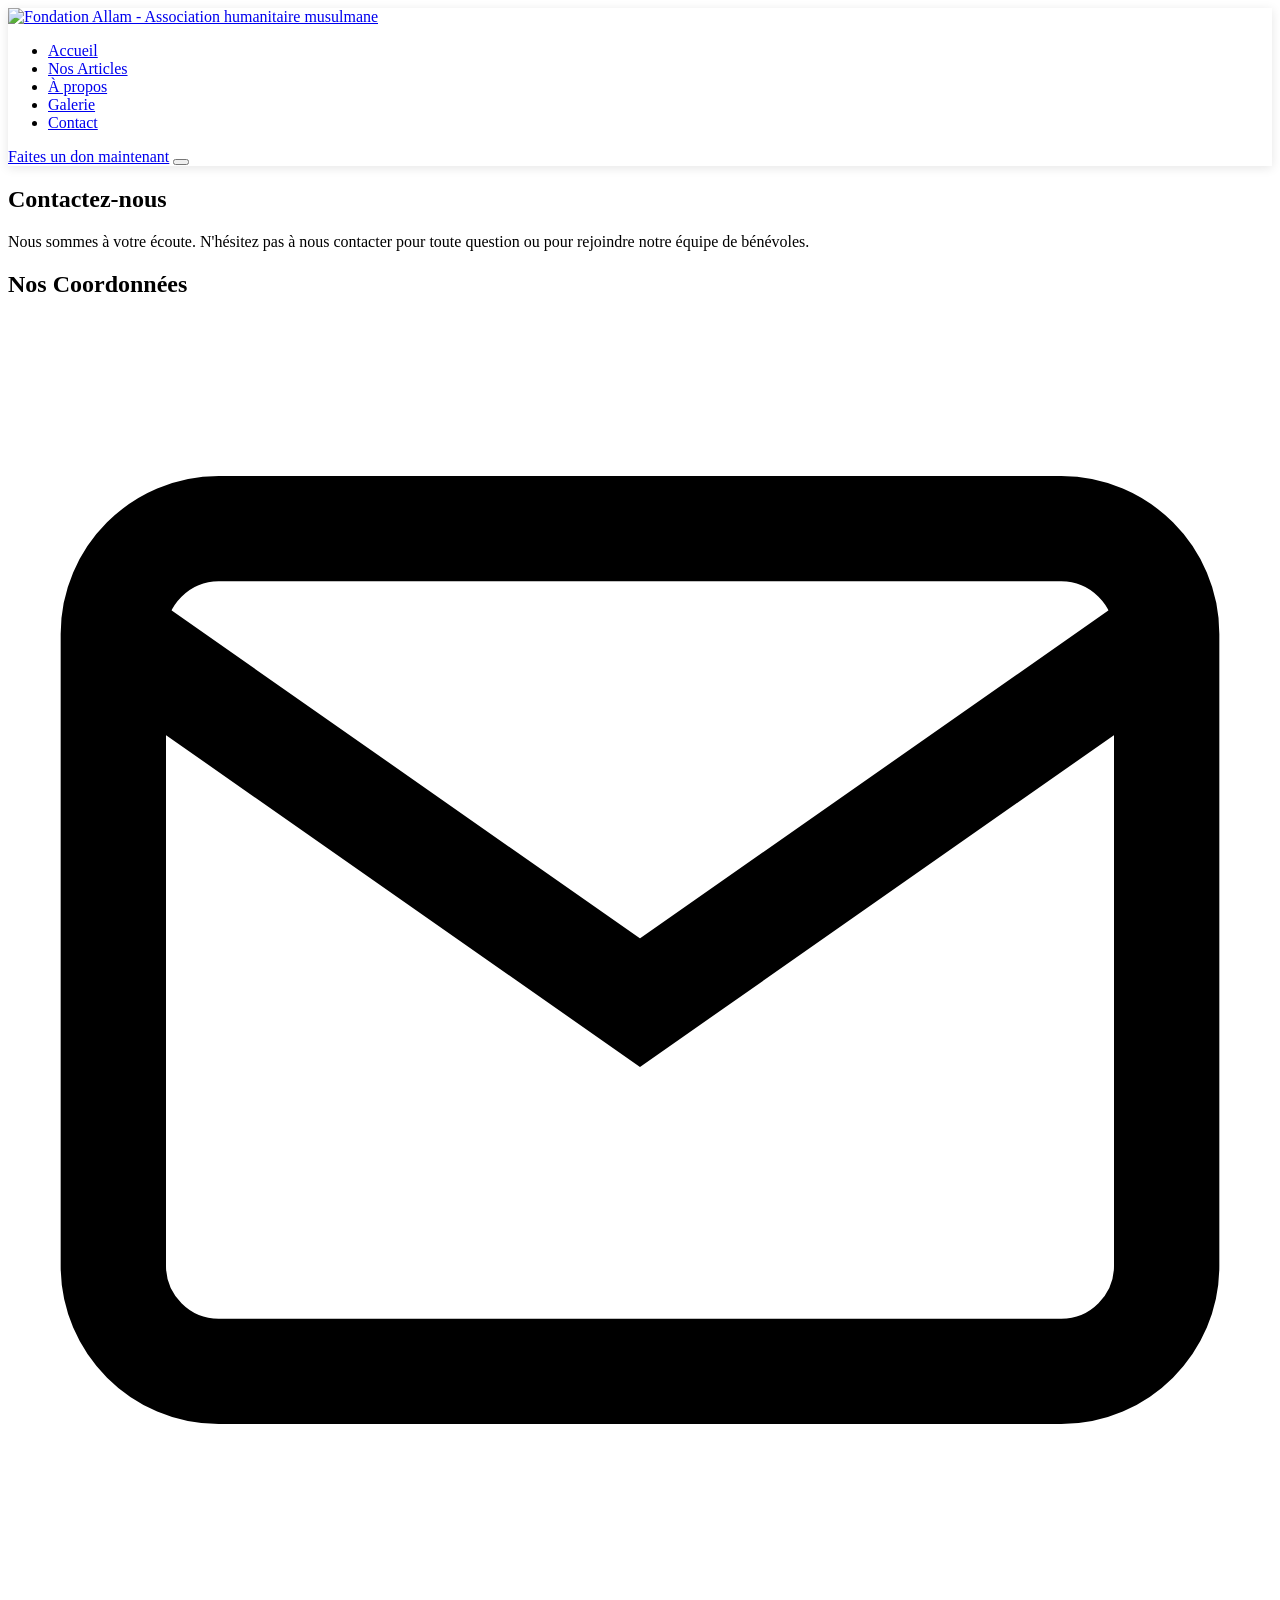
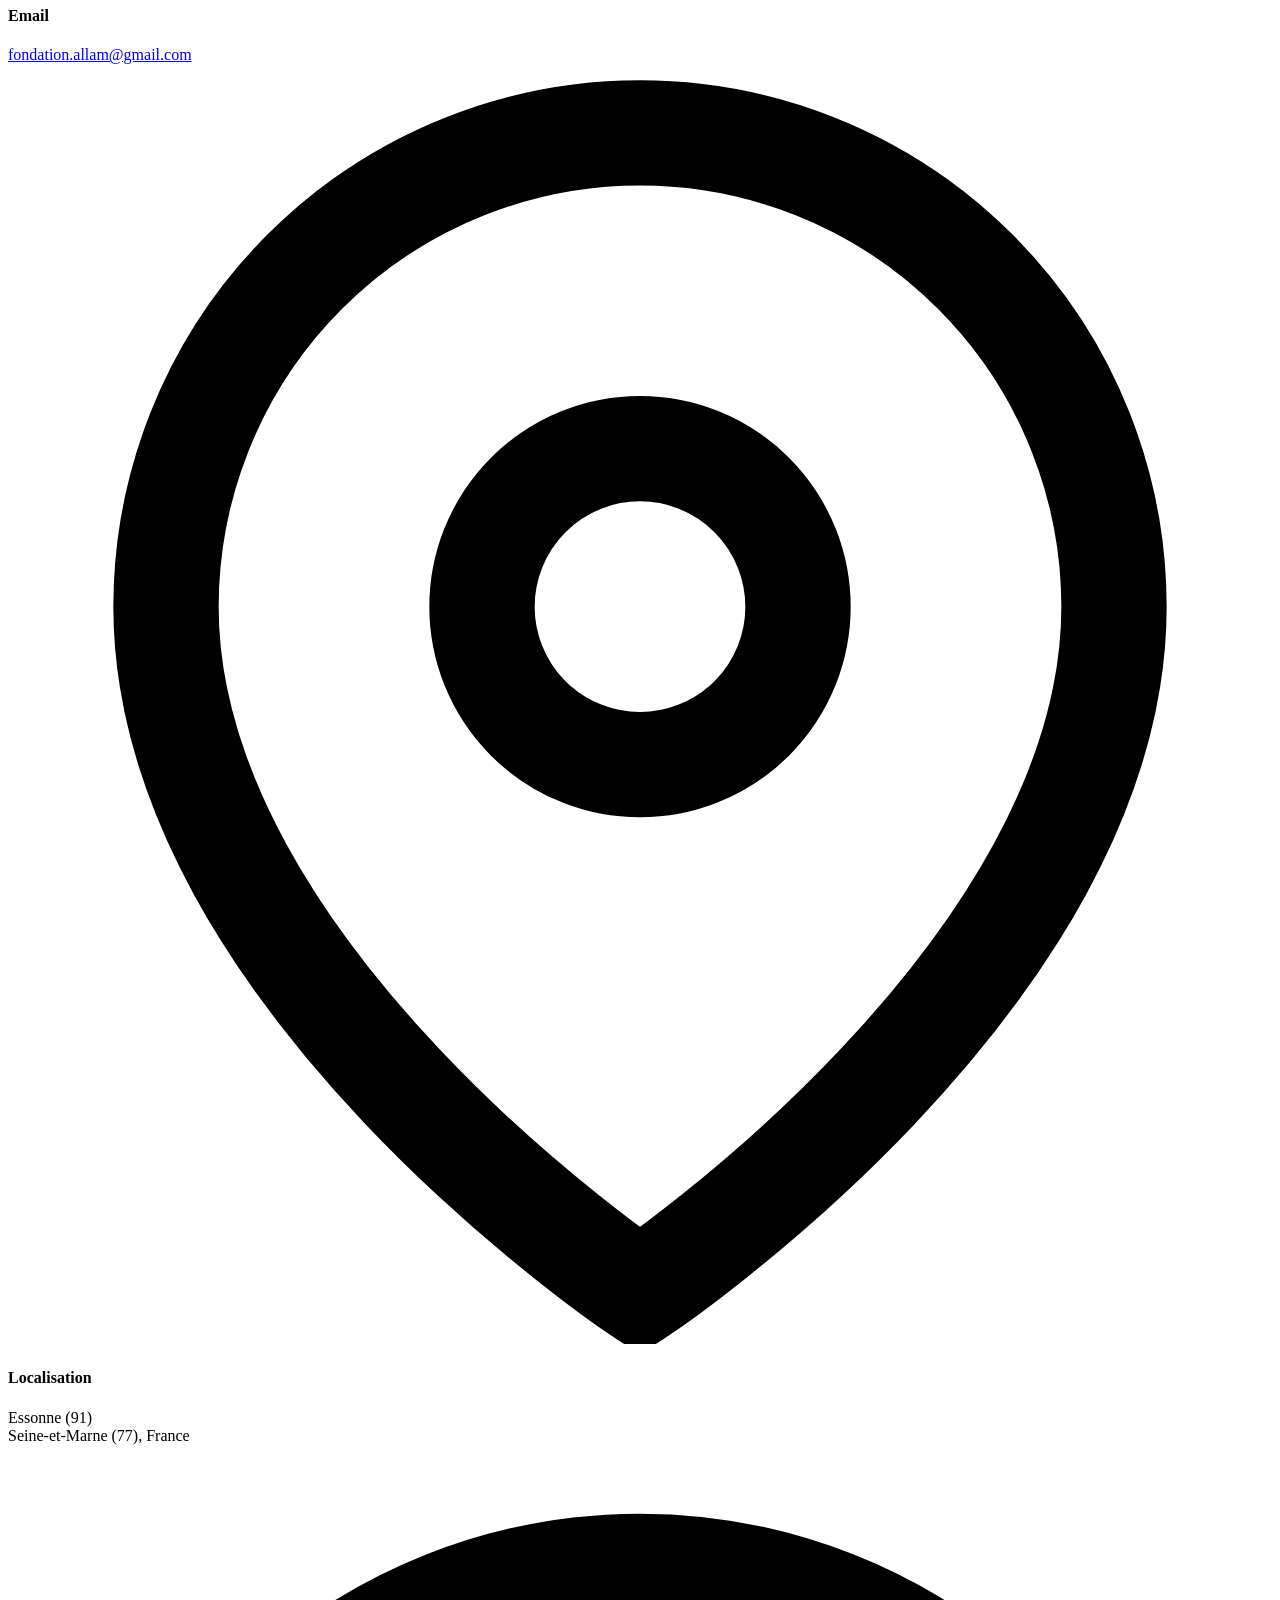
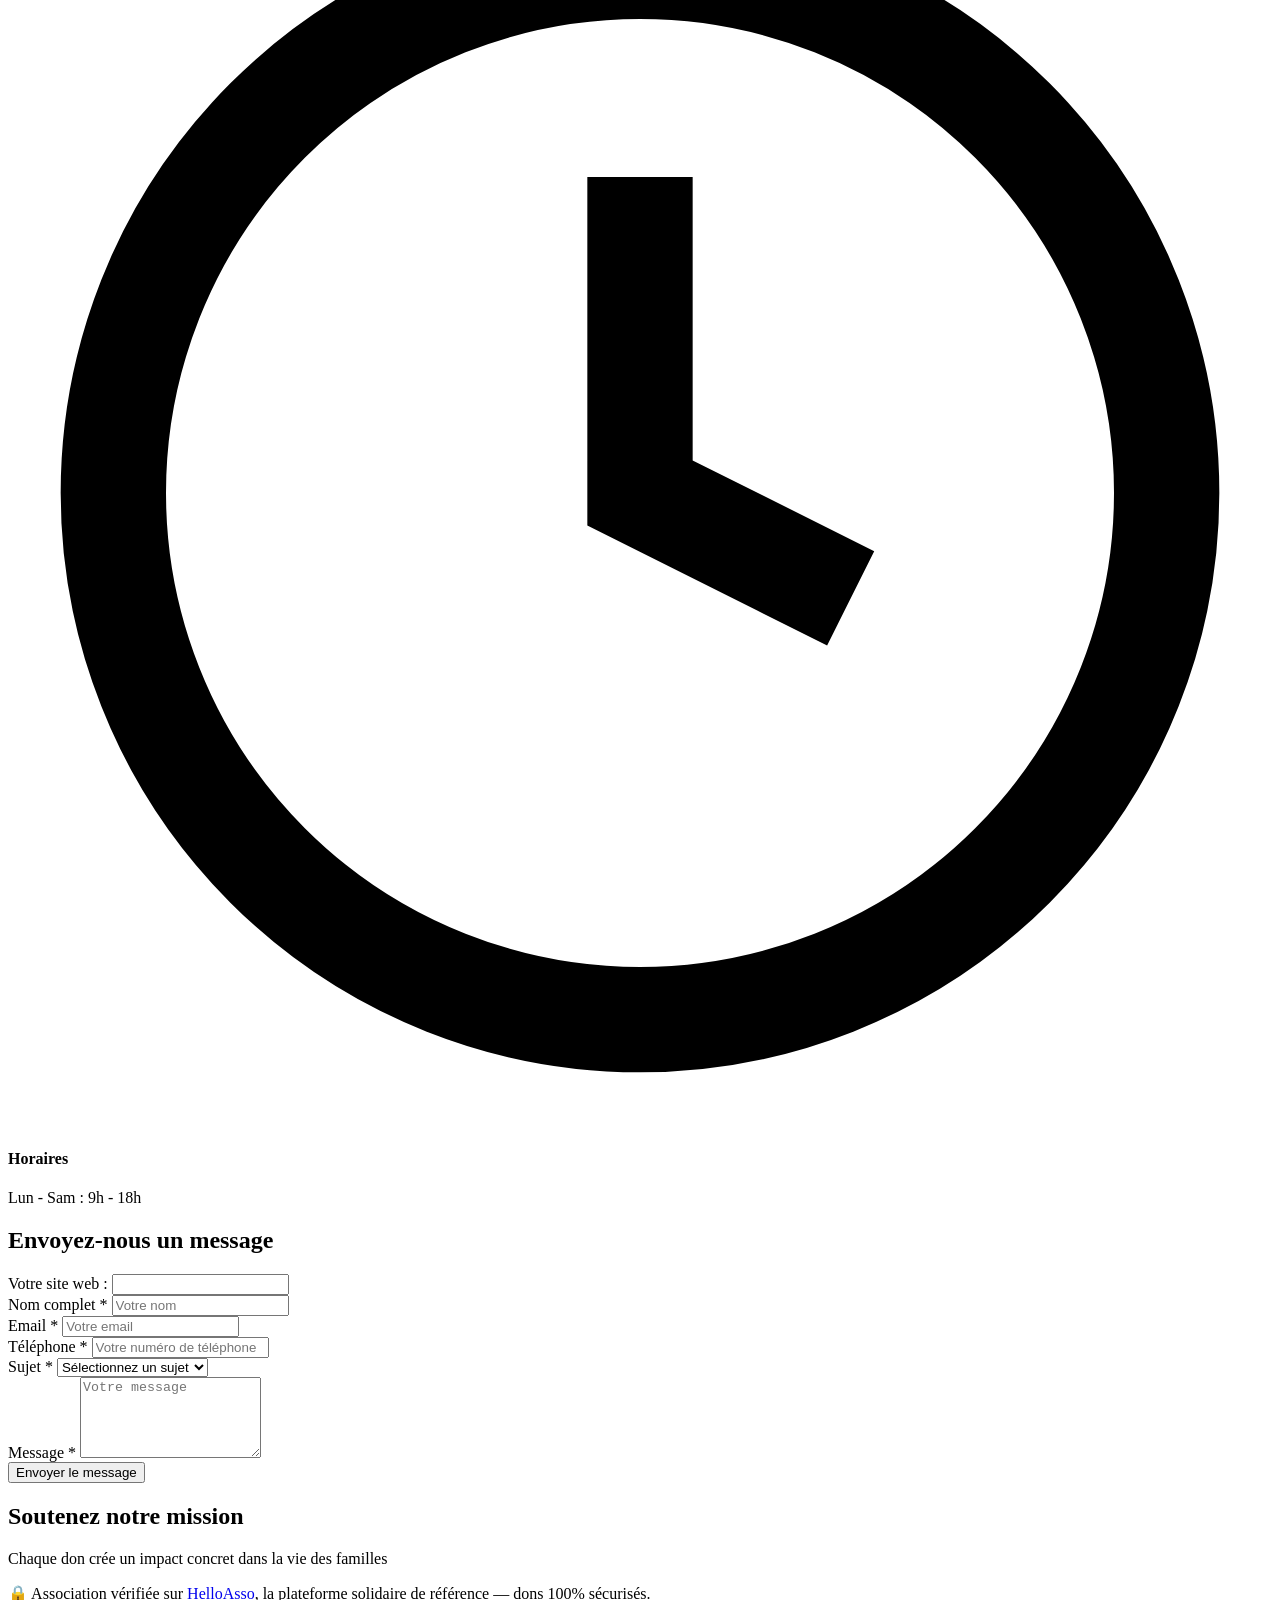
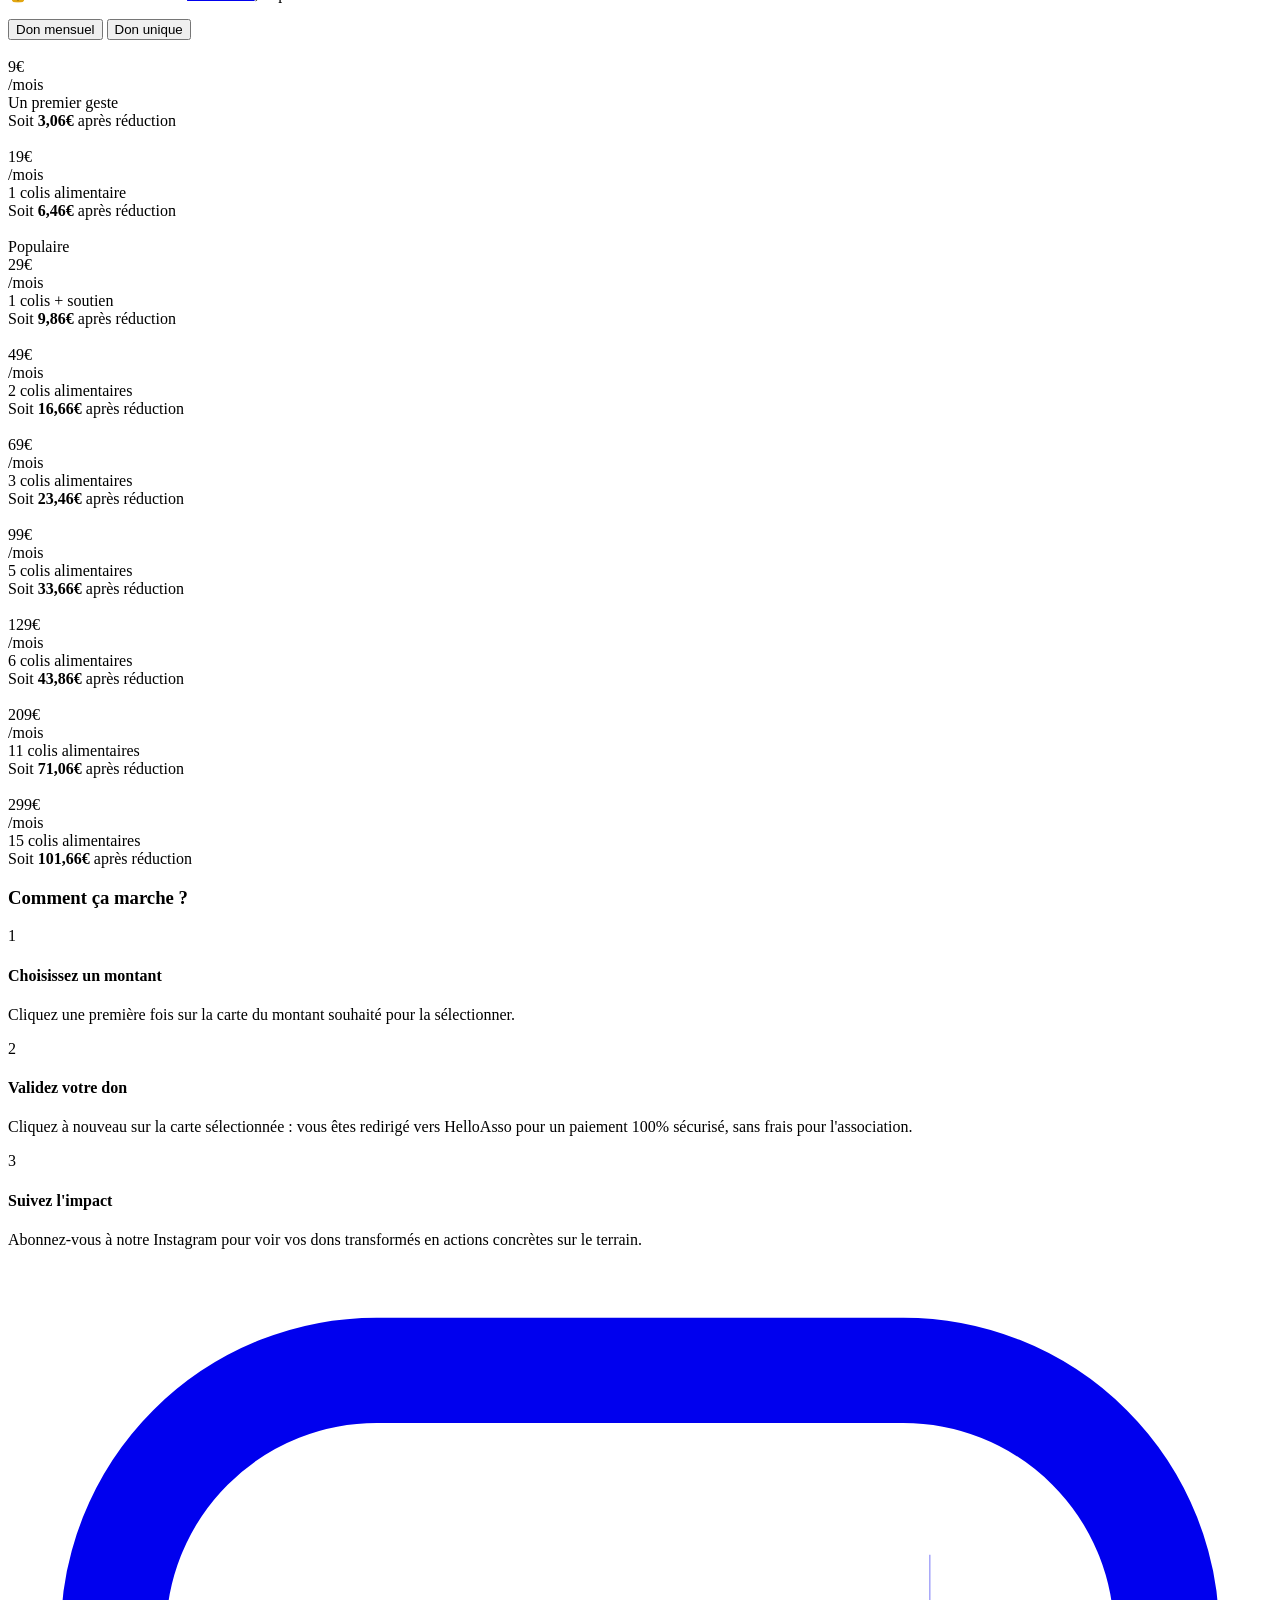
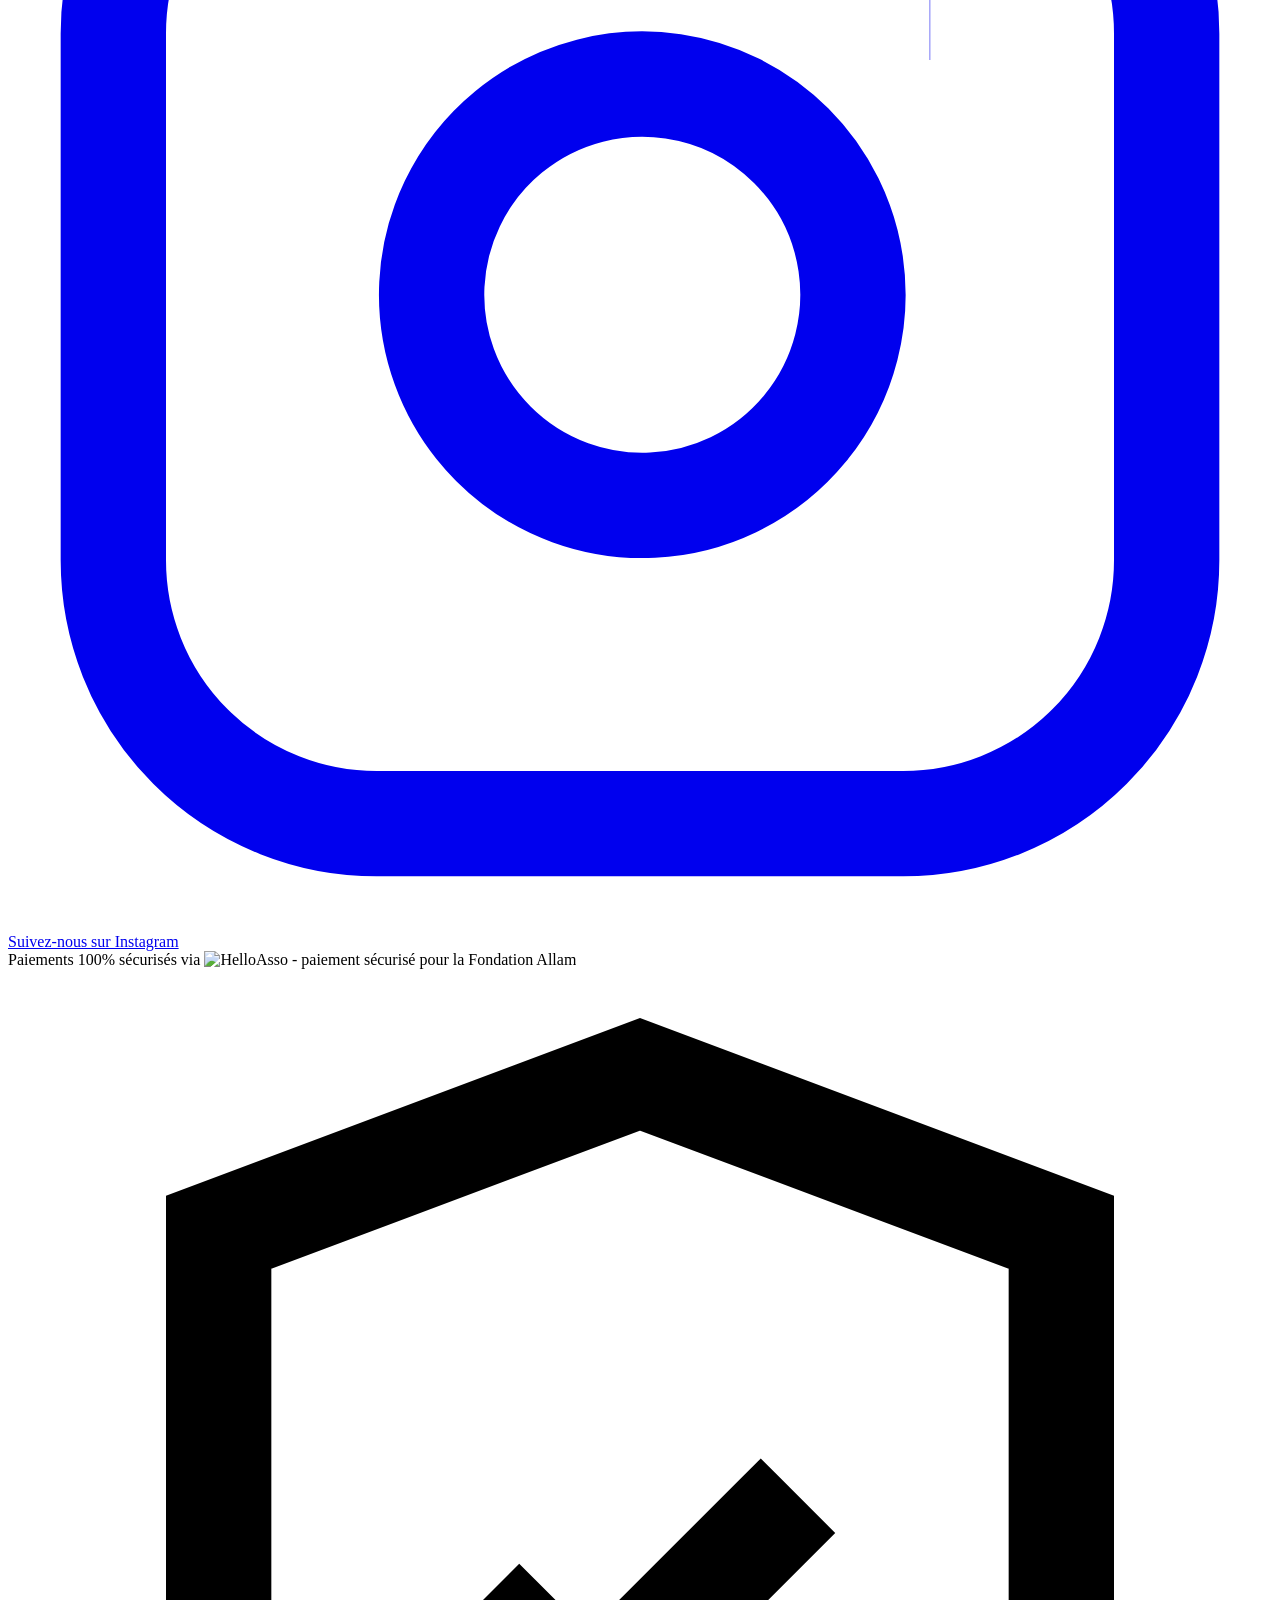
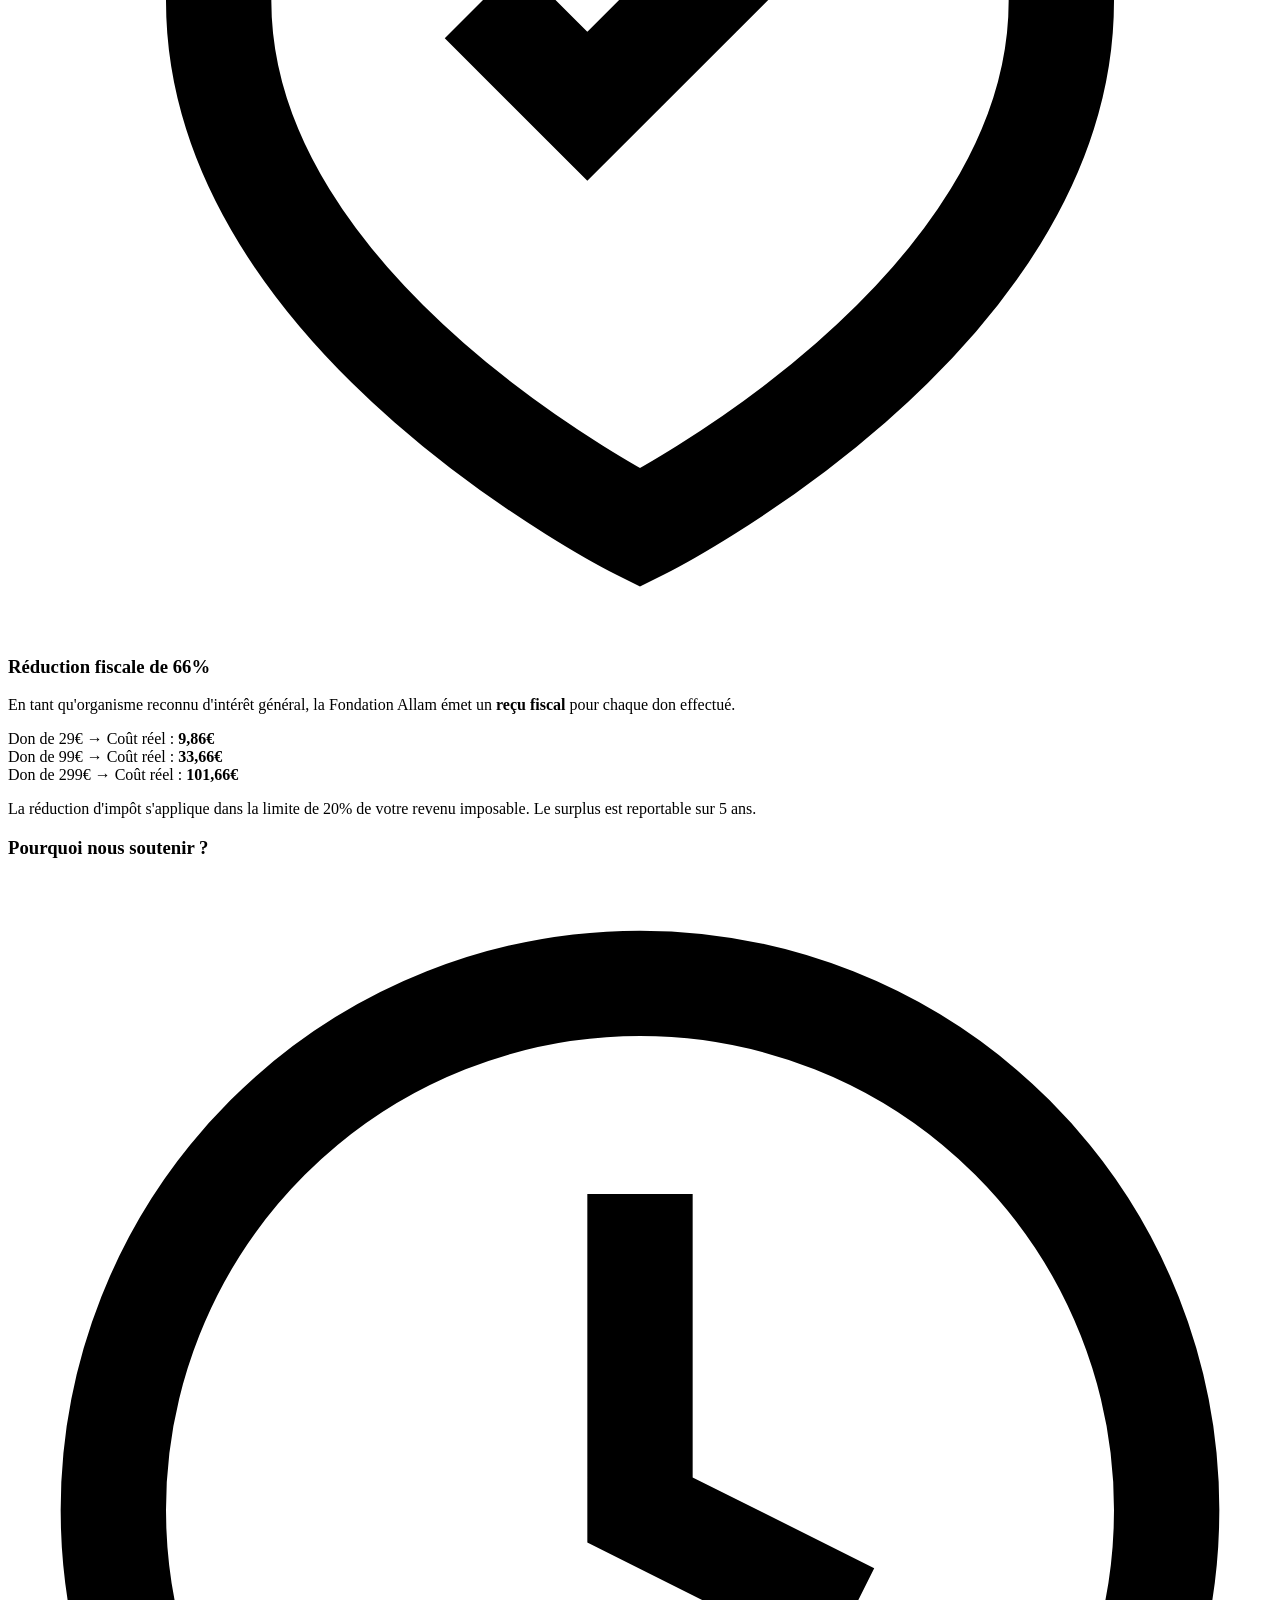
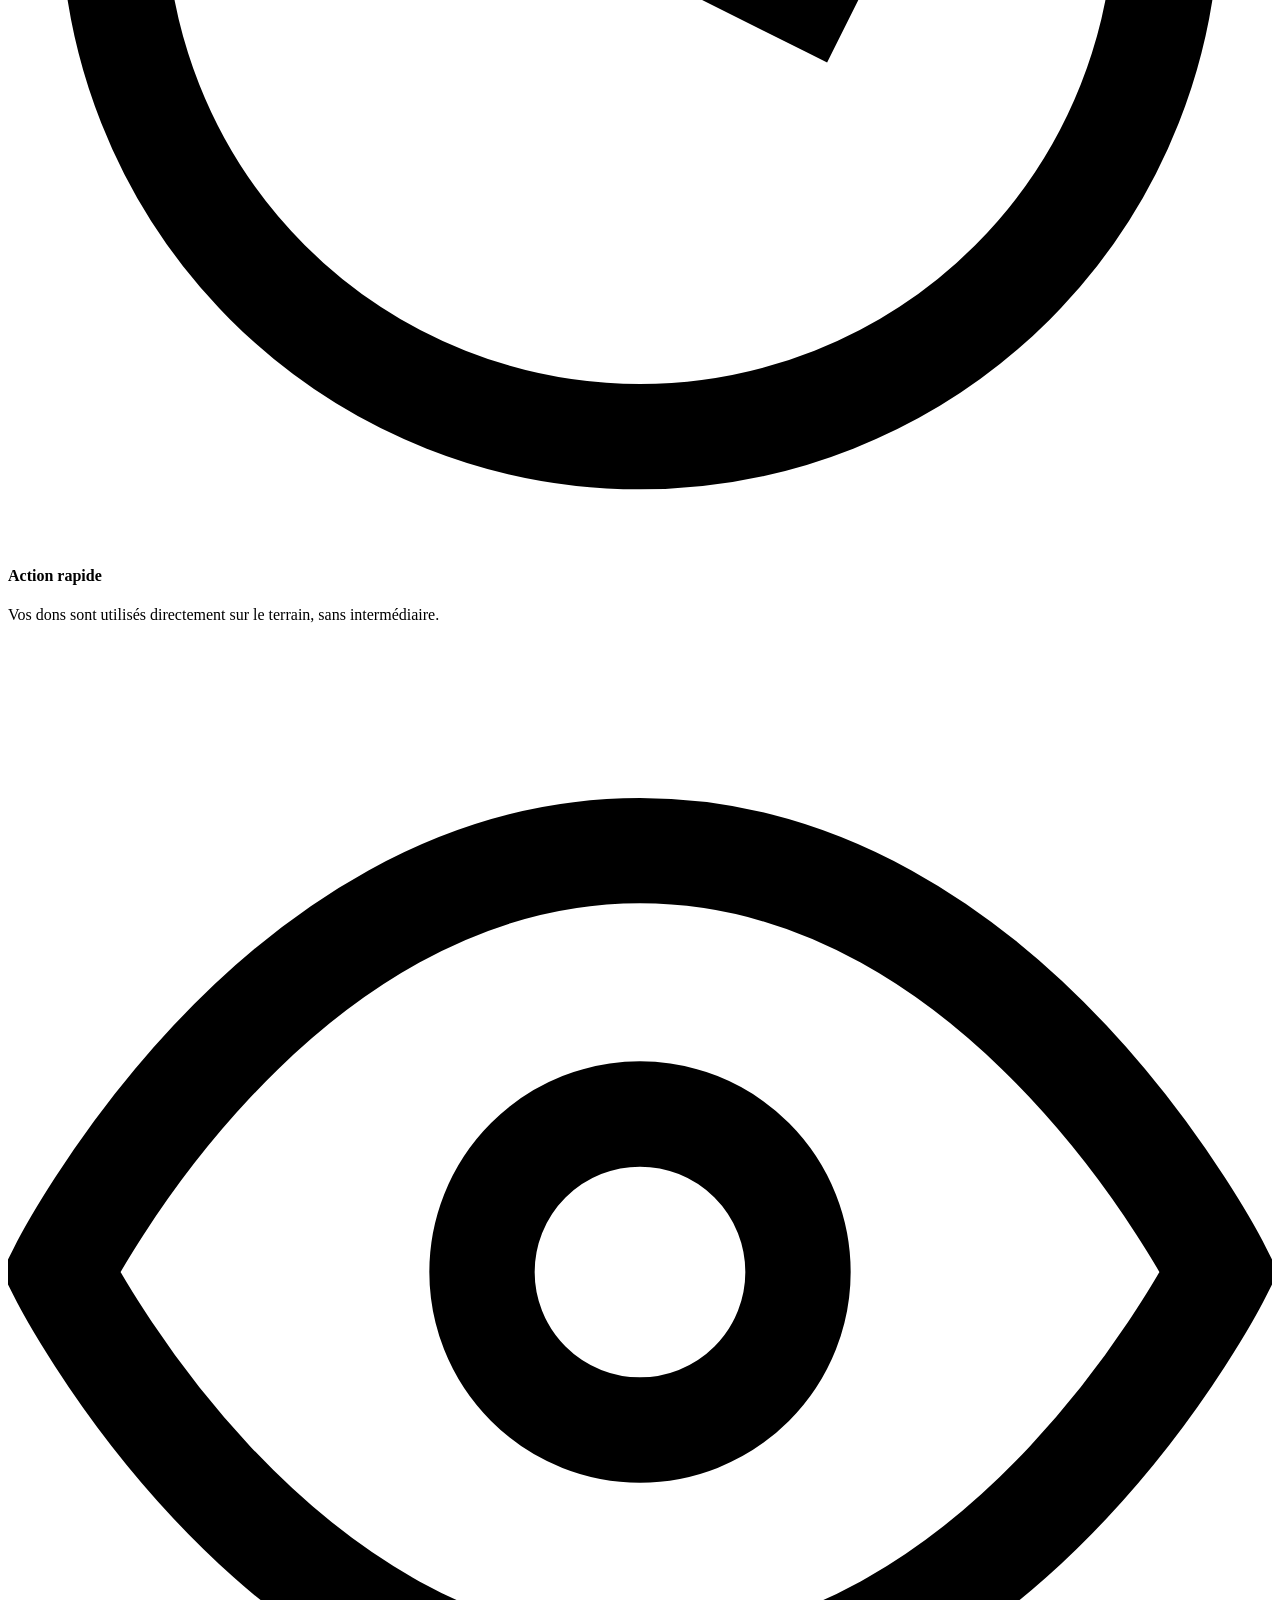
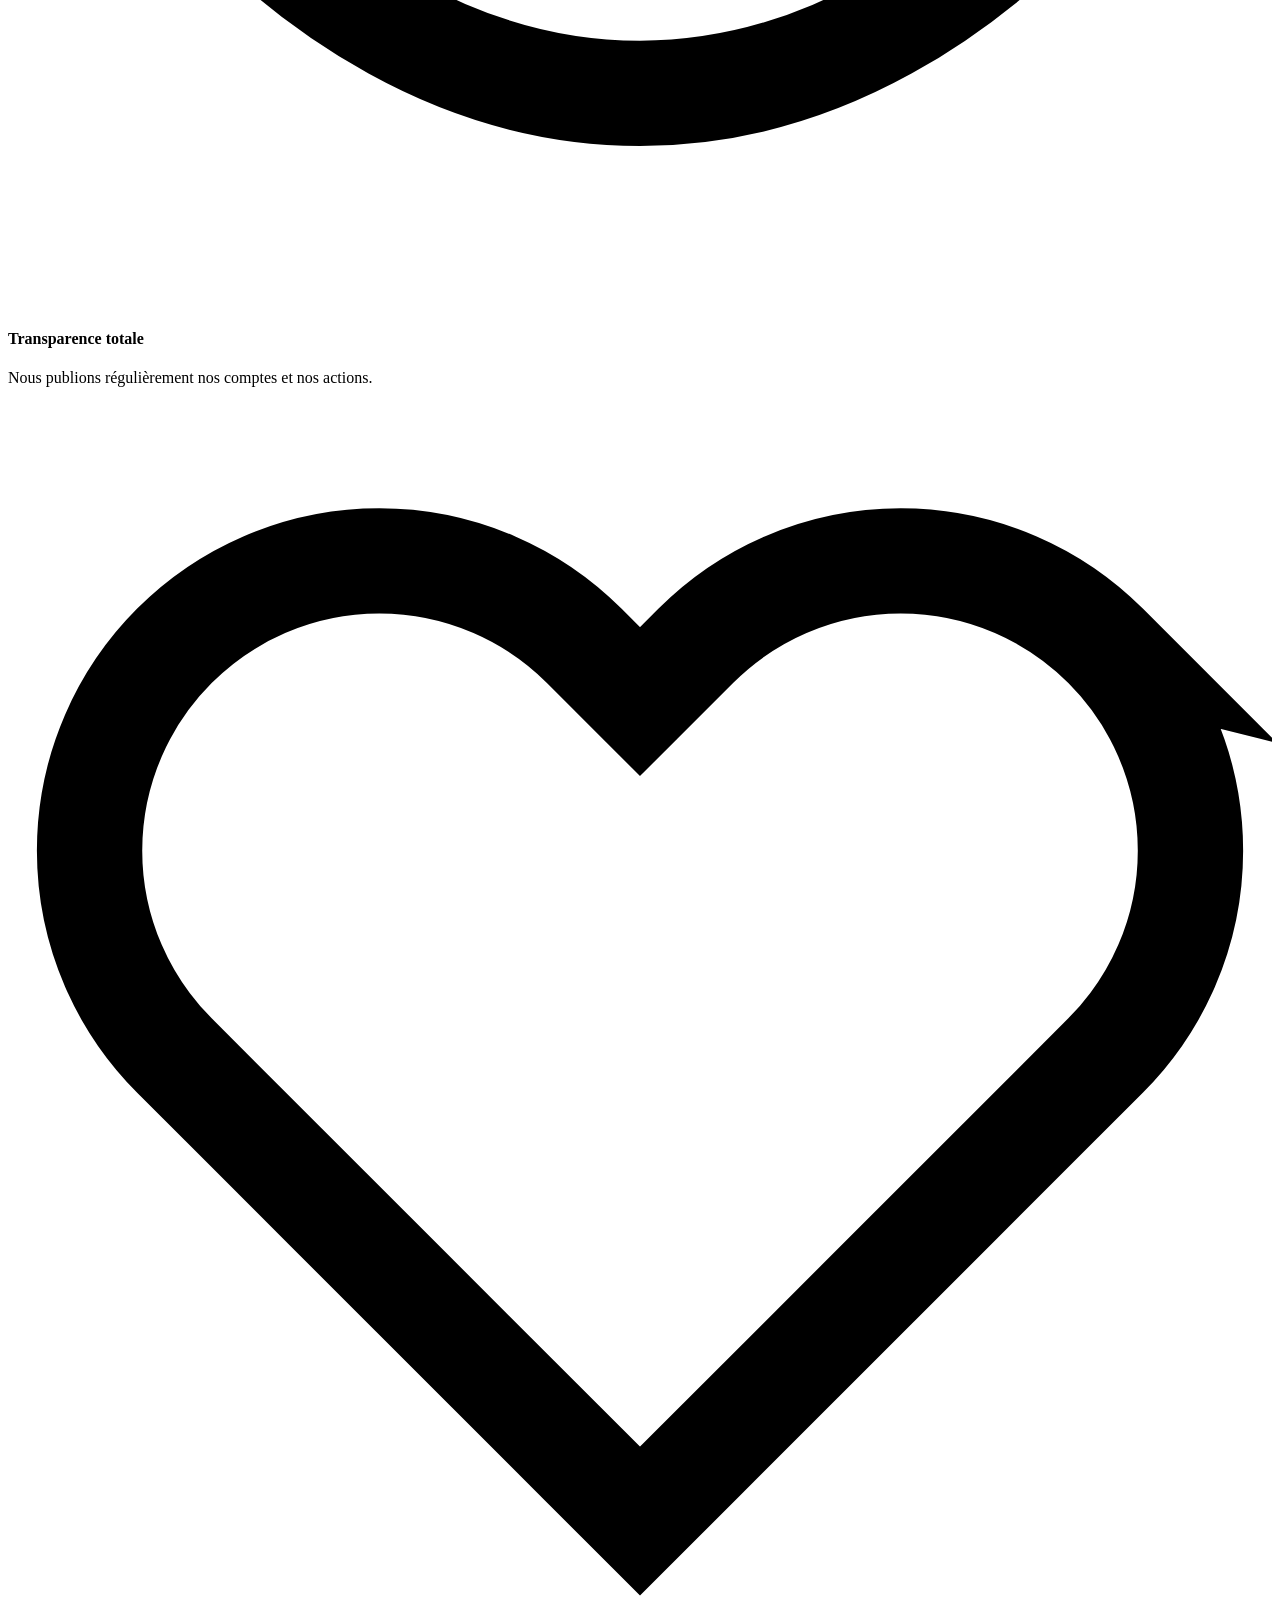
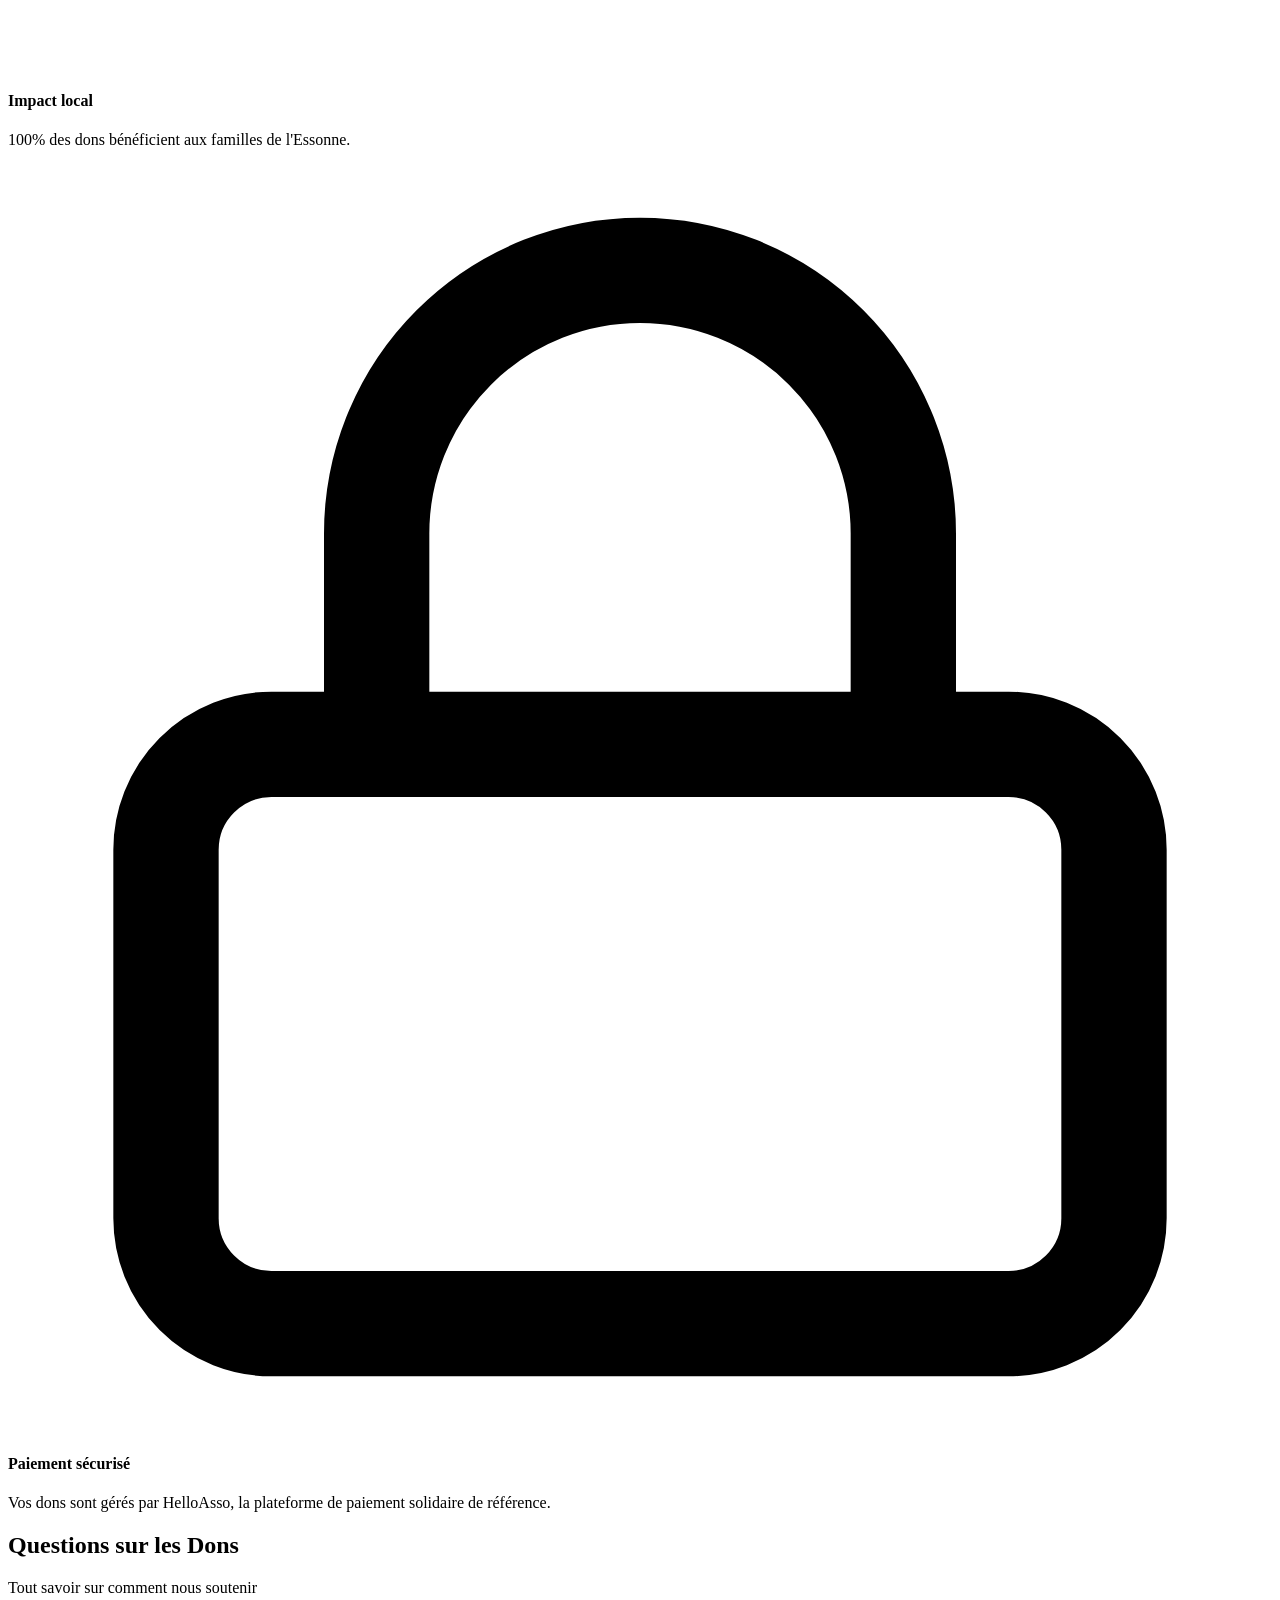
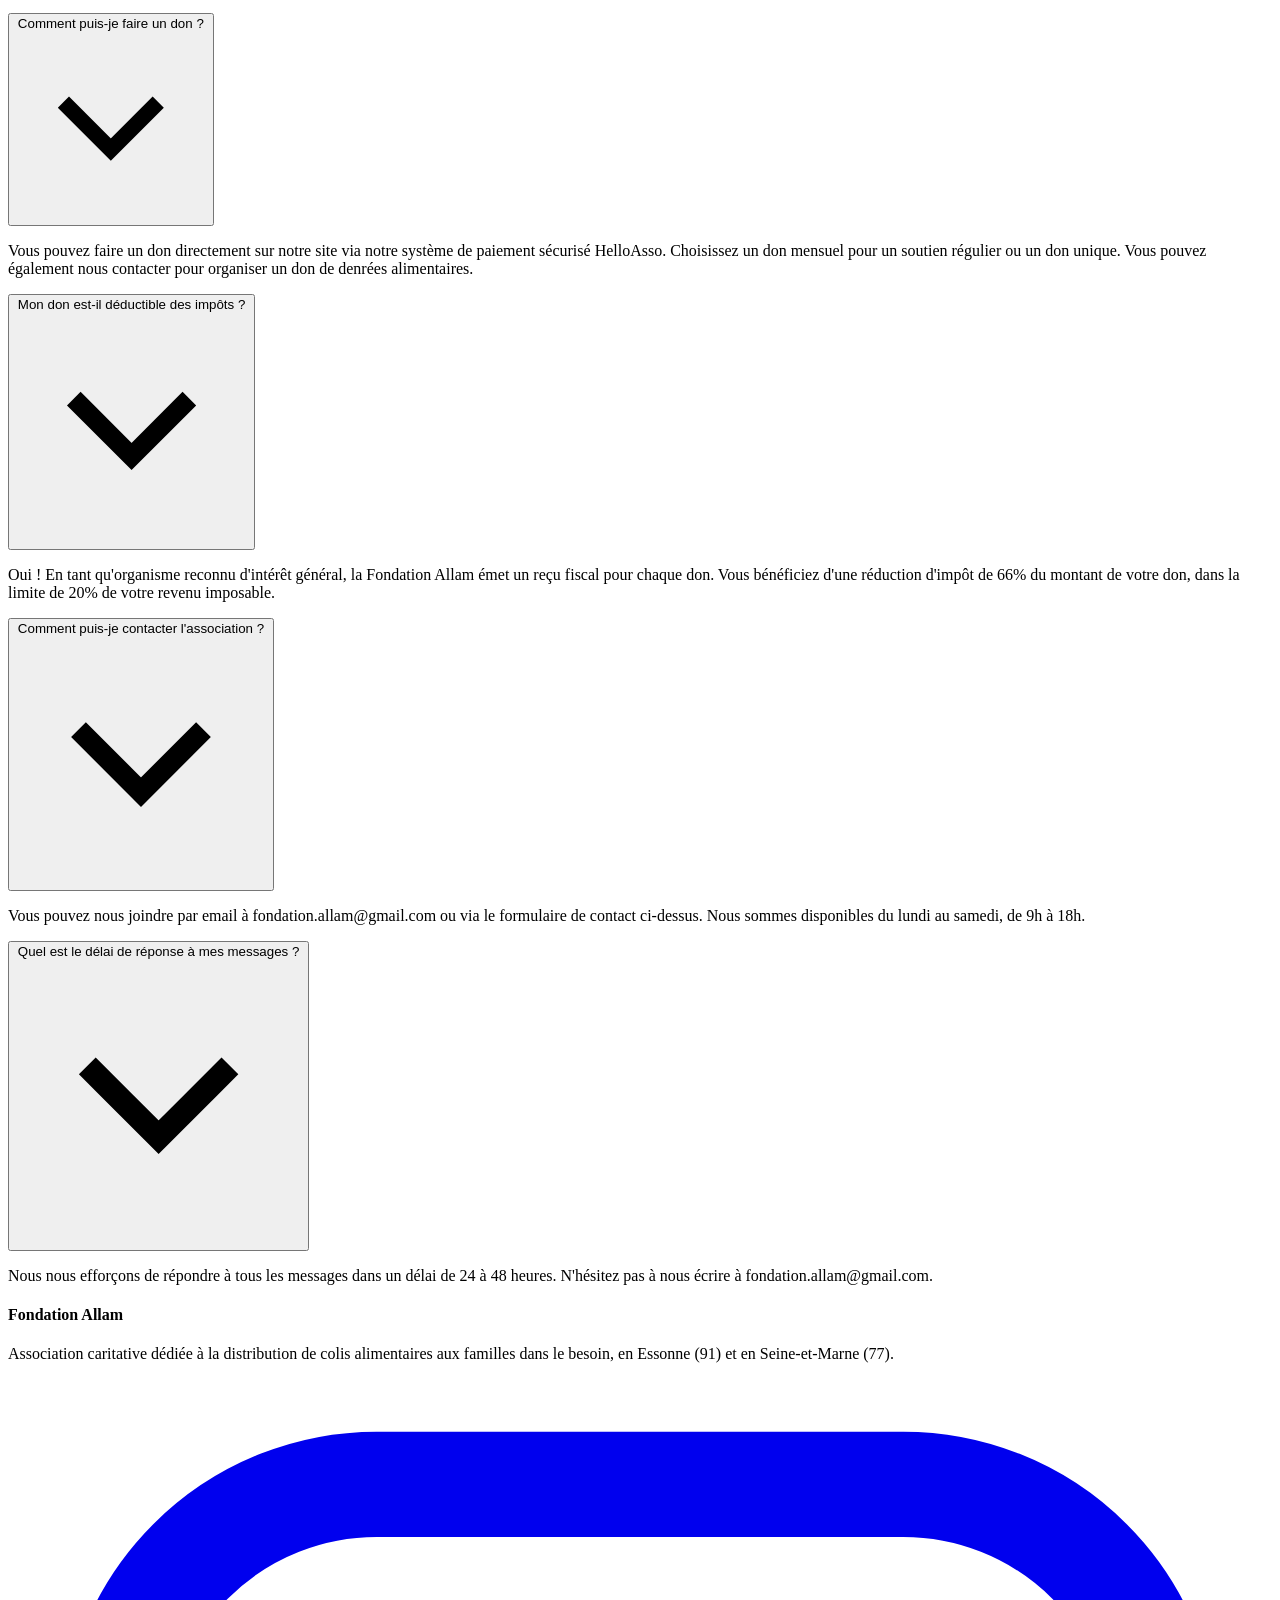
==== contact-don-alimentaire.html @ 7e1ec174 "Nos Articles: grille d'articles solidaires + formulaire de reservation - Page Entraide transformee e" ====
<!DOCTYPE html>
<html lang="fr-FR">
<head>
<meta charset="UTF-8">
    <meta name="viewport" content="width=device-width, initial-scale=1.0">
    <link rel="canonical" href="https://fondation-allam.fr/contact-don-alimentaire.html"/>
    <meta property="og:type" content="website">
    <meta property="og:url" content="https://fondation-allam.fr/contact-don-alimentaire.html">
    <meta property="og:title" content="Contact &amp; Don - Fondation Allam">
    <meta property="og:description" content="Contactez la Fondation Allam ou faites un don pour soutenir nos actions de distribution alimentaire en Essonne.">
    <meta property="og:image" content="https://fondation-allam.fr/colis_alimentaire_91.webp">
    <link rel="icon" href="favicon.ico" sizes="any">
    <link rel="icon" type="image/png" sizes="32x32" href="favicon-32x32.png">
    <link rel="icon" type="image/png" sizes="96x96" href="favicon-96x96.png">
    <link rel="apple-touch-icon" sizes="96x96" href="favicon-96x96.png">
    <meta name="msapplication-TileColor" content="#ffffff">

    <title>Contact & Don - Fondation Allam</title>
<meta name='robots' content='max-image-preview:large' />
<meta name="description" content="Contactez la Fondation Allam ou faites un don pour soutenir nos actions de distribution alimentaire en Essonne.">
<link rel='dns-prefetch' href='//fonts.googleapis.com' />
<link href='https://fonts.gstatic.com' crossorigin='anonymous' rel='preconnect' />


<script type="application/ld+json">{"@context":"https://schema.org","@type":"NGO","name":"Fondation Allam","url":"https://fondation-allam.fr/","logo":"https://fondation-allam.fr/fondation-allam.png","description":"Association caritative dédiée à la distribution de colis alimentaires aux familles dans le besoin en Essonne.","email":"fondation.allam@gmail.com","address":{"@type":"PostalAddress","addressRegion":"Île-de-France","postalCode":"91, 77","addressCountry":"FR"},"sameAs":[]}</script>
<link rel='stylesheet' id='fondation-allam-fonts-css' href='https://fonts.googleapis.com/css2?family=Allura&family=Onest:wght@300;400;500;600;700;800&family=Playfair+Display:ital,wght@1,500&display=swap' media='all' />
<link rel='stylesheet' id='fondation-allam-style-css' href='style.css' media='all' />
</head>
<body>
<header class="header">
    <div class="container">
        <a href="index.html" class="logo" title="Fondation Allam - ONG humanitaire fiable">
            <img loading="lazy" src="fondation_allam.png" alt="Fondation Allam - Association humanitaire musulmane" title="Fondation Allam" class="logo-img">
        </a>
        <nav class="nav" id="nav">
            <ul class="nav-list">
                <li><a href="index.html" class="nav-link" title="Accueil - Association musulmane humanitaire">Accueil</a></li>
                <li><a href="don-gratuit.html" class="nav-link" title="Entraide solidaire">Nos Articles</a></li>
                <li><a href="ong-musulmane-fiable.html" class="nav-link" title="À propos de notre ONG musulmane fiable">À propos</a></li>
                <li><a href="distribution-colis-alimentaire.html" class="nav-link" title="Galerie distributions colis alimentaires">Galerie</a></li>
                <li><a href="contact-don-alimentaire.html" class="nav-link active" title="Contact association humanitaire musulmane">Contact</a></li>
            </ul>
        </nav>
        <a href="index.html#don" class="btn btn-primary header-cta" title="Faire un don alimentaire - Don nourriture">Faites un don maintenant</a>
        <button class="mobile-menu-btn" id="mobileMenuBtn" aria-label="Menu">
            <span></span>
            <span></span>
            <span></span>
        </button>
    </div>
</header>

<section class="page-hero">
    <div class="container">
        <h1 class="page-title">Contactez-nous</h1>
        <p class="page-description">Nous sommes à votre écoute. N'hésitez pas à nous contacter pour toute question ou pour rejoindre notre équipe de bénévoles.</p>
    </div>
</section>

<section class="contact-page">
    <div class="container">
        <div class="contact-page-grid">
            <div class="contact-info-card">
                <h2>Nos Coordonnées</h2>
                <div class="contact-info-list">
                    <div class="contact-info-item">
                        <div class="contact-info-icon">
                            <svg viewBox="0 0 24 24" fill="none" stroke="currentColor" stroke-width="2">
                                <path d="M4 4h16c1.1 0 2 .9 2 2v12c0 1.1-.9 2-2 2H4c-1.1 0-2-.9-2-2V6c0-1.1.9-2 2-2z"></path>
                                <polyline points="22,6 12,13 2,6"></polyline>
                            </svg>
                        </div>
                        <div>
                            <h4>Email</h4>
                            <p><a href="mailto:fondation.allam@gmail.com">fondation.allam@gmail.com</a></p>
                        </div>
                    </div>
                    <div class="contact-info-item">
                        <div class="contact-info-icon">
                            <svg viewBox="0 0 24 24" fill="none" stroke="currentColor" stroke-width="2">
                                <path d="M21 10c0 7-9 13-9 13s-9-6-9-13a9 9 0 0 1 18 0z"></path>
                                <circle cx="12" cy="10" r="3"></circle>
                            </svg>
                        </div>
                        <div>
                            <h4>Localisation</h4>
                            <p>Essonne (91)<br>Seine-et-Marne (77), France</p>
                        </div>
                    </div>
                    <div class="contact-info-item">
                        <div class="contact-info-icon">
                            <svg viewBox="0 0 24 24" fill="none" stroke="currentColor" stroke-width="2">
                                <circle cx="12" cy="12" r="10"></circle>
                                <polyline points="12 6 12 12 16 14"></polyline>
                            </svg>
                        </div>
                        <div>
                            <h4>Horaires</h4>
                            <p>Lun - Sam : 9h - 18h</p>
                        </div>
                    </div>
                </div>
            </div>

            <div class="contact-form-card">
                <h2>Envoyez-nous un message</h2>
                <form class="contact-form" id="contactForm" onsubmit="return submitToWebPrime(event)">
                    <div class="hp-wrap">
                        <label for="website">Votre site web :</label>
                        <input type="text" id="website" name="_honey" autocomplete="off">
                    </div>
                    <input type="hidden" name="_captcha" value="false">
                    <div class="form-row">
                        <div class="form-group">
                            <label for="name">Nom complet *</label>
                            <input type="text" id="name" name="nom" placeholder="Votre nom" required>
                        </div>
                        <div class="form-group">
                            <label for="email">Email *</label>
                            <input type="email" id="email" name="email" placeholder="Votre email" required>
                        </div>
                    </div>
                    <div class="form-group">
                        <label for="phone">Téléphone *</label>
                        <input type="tel" id="phone" name="tel" placeholder="Votre numéro de téléphone" pattern="^((\+33|0)[1679])[0-9]{8}$" maxlength="12" required>
                    </div>
                    <div class="form-group">
                        <label for="subject">Sujet *</label>
                        <select id="subject" name="services" required>
                            <option value="">Sélectionnez un sujet</option>
                            <option value="DON">Question sur les dons</option>
                            <option value="AIDE">Demande d'aide</option>
                            <option value="PARTENARIAT">Partenariat</option>
                            <option value="AUTRE">Autre</option>
                        </select>
                    </div>
                    <div class="form-group">
                        <label for="message">Message *</label>
                        <textarea id="message" name="commentaires" placeholder="Votre message" rows="5" required></textarea>
                    </div>
                    <button type="submit" class="btn btn-primary btn-large">Envoyer le message</button>
                </form>
            </div>
        </div>
    </div>
</section>

<section class="donation" id="don">
    <div class="container">
        <div class="donation-header">
            <h2 class="section-title">Soutenez notre mission</h2>
            <p class="section-subtitle">Chaque don crée un impact concret dans la vie des familles</p>
            <p class="helloasso-trust">🔒 Association vérifiée sur <a href="https://www.helloasso.com/associations/fondation-allam" target="_blank" rel="noopener">HelloAsso</a>, la plateforme solidaire de référence — dons 100% sécurisés.</p>
        </div>

        <div class="donation-type-toggle">
            <button class="donation-type-btn active" data-type="monthly">Don mensuel</button>
            <button class="donation-type-btn" data-type="once">Don unique</button>
        </div>

        <div class="donation-amounts nine-cards monthly">
            <div class="amount-card" data-amount="9"><img class="card-ha-ico" src="icone-hello.png" alt="" aria-hidden="true"><div class="amount-value">9<span>€</span></div><div class="amount-period">/mois</div><div class="amount-impact">Un premier geste</div><div class="amount-after-tax">Soit <strong>3,06€</strong> après réduction</div></div><div class="amount-card" data-amount="19"><img class="card-ha-ico" src="icone-hello.png" alt="" aria-hidden="true"><div class="amount-value">19<span>€</span></div><div class="amount-period">/mois</div><div class="amount-impact">1 colis alimentaire</div><div class="amount-after-tax">Soit <strong>6,46€</strong> après réduction</div></div><div class="amount-card popular" data-amount="29"><img class="card-ha-ico" src="icone-hello.png" alt="" aria-hidden="true"><div class="popular-badge">Populaire</div><div class="amount-value">29<span>€</span></div><div class="amount-period">/mois</div><div class="amount-impact">1 colis + soutien</div><div class="amount-after-tax">Soit <strong>9,86€</strong> après réduction</div></div><div class="amount-card" data-amount="49"><img class="card-ha-ico" src="icone-hello.png" alt="" aria-hidden="true"><div class="amount-value">49<span>€</span></div><div class="amount-period">/mois</div><div class="amount-impact">2 colis alimentaires</div><div class="amount-after-tax">Soit <strong>16,66€</strong> après réduction</div></div><div class="amount-card" data-amount="69"><img class="card-ha-ico" src="icone-hello.png" alt="" aria-hidden="true"><div class="amount-value">69<span>€</span></div><div class="amount-period">/mois</div><div class="amount-impact">3 colis alimentaires</div><div class="amount-after-tax">Soit <strong>23,46€</strong> après réduction</div></div><div class="amount-card" data-amount="99"><img class="card-ha-ico" src="icone-hello.png" alt="" aria-hidden="true"><div class="amount-value">99<span>€</span></div><div class="amount-period">/mois</div><div class="amount-impact">5 colis alimentaires</div><div class="amount-after-tax">Soit <strong>33,66€</strong> après réduction</div></div><div class="amount-card" data-amount="129"><img class="card-ha-ico" src="icone-hello.png" alt="" aria-hidden="true"><div class="amount-value">129<span>€</span></div><div class="amount-period">/mois</div><div class="amount-impact">6 colis alimentaires</div><div class="amount-after-tax">Soit <strong>43,86€</strong> après réduction</div></div><div class="amount-card" data-amount="209"><img class="card-ha-ico" src="icone-hello.png" alt="" aria-hidden="true"><div class="amount-value">209<span>€</span></div><div class="amount-period">/mois</div><div class="amount-impact">11 colis alimentaires</div><div class="amount-after-tax">Soit <strong>71,06€</strong> après réduction</div></div><div class="amount-card" data-amount="299"><img class="card-ha-ico" src="icone-hello.png" alt="" aria-hidden="true"><div class="amount-value">299<span>€</span></div><div class="amount-period">/mois</div><div class="amount-impact">15 colis alimentaires</div><div class="amount-after-tax">Soit <strong>101,66€</strong> après réduction</div></div>        </div>

        <div class="donation-amounts once donation-free" style="display:none">
            <div class="free-donation-card">
                <div class="free-donation-icon">
                    <svg viewBox="0 0 24 24" fill="none" stroke="currentColor" stroke-width="2" aria-hidden="true"><path d="M20.84 4.61a5.5 5.5 0 0 0-7.78 0L12 5.67l-1.06-1.06a5.5 5.5 0 0 0-7.78 7.78l1.06 1.06L12 21.23l7.78-7.78 1.06-1.06a5.5 5.5 0 0 0 0-7.78z"></path></svg>
                </div>
                <h3>Choisissez librement votre montant</h3>
                <p>Faites un don ponctuel du montant de votre choix. Chaque euro compte et part directement sur le terrain, sans frais pour l'association.</p>
                <a href="https://www.helloasso.com/associations/fondation-allam/adhesions/dons-ponctuels" class="btn btn-primary btn-large btn-with-ha" id="freeDonateBtn" target="_blank" rel="noopener"><img src="icone-hello.png" class="btn-ha-ico" alt="" aria-hidden="true">Faire un don libre</a>
            </div>
        </div>

        <div class="how-it-works">
            <h3>Comment ça marche&nbsp;?</h3>
            <div class="how-steps">
                <div class="how-step">
                    <div class="how-step-num">1</div>
                    <h4>Choisissez un montant</h4>
                    <p>Cliquez une première fois sur la carte du montant souhaité pour la sélectionner.</p>
                </div>
                <div class="how-step">
                    <div class="how-step-num">2</div>
                    <h4>Validez votre don</h4>
                    <p>Cliquez à nouveau sur la carte sélectionnée : vous êtes redirigé vers HelloAsso pour un paiement 100% sécurisé, sans frais pour l'association.</p>
                </div>
                <div class="how-step">
                    <div class="how-step-num">3</div>
                    <h4>Suivez l'impact</h4>
                    <p>Abonnez-vous à notre Instagram pour voir vos dons transformés en actions concrètes sur le terrain.</p>
                </div>
            </div>
            <a href="https://www.instagram.com/fondation.allam?igsh=MTRocjRneWFseTM1cg%3D%3D&utm_source=qr" class="btn btn-primary btn-large how-insta-btn" target="_blank" rel="noopener">
                <svg viewBox="0 0 24 24" fill="none" stroke="currentColor" stroke-width="2" aria-hidden="true">
                    <rect x="2" y="2" width="20" height="20" rx="5" ry="5"></rect>
                    <path d="M16 11.37A4 4 0 1 1 12.63 8 4 4 0 0 1 16 11.37z"></path>
                    <line x1="17.5" y1="6.5" x2="17.51" y2="6.5"></line>
                </svg>
                Suivez-nous sur Instagram
            </a>
            <div class="helloasso-secure">
                <span>Paiements 100% sécurisés via</span>
                <img loading="lazy" src="helloasso.png" alt="HelloAsso - paiement sécurisé pour la Fondation Allam" width="150" height="79">
            </div>
        </div>

        <div class="tax-benefits">
            <div class="tax-benefits-header">
                <svg viewBox="0 0 24 24" fill="none" stroke="currentColor" stroke-width="2">
                    <path d="M12 22s8-4 8-10V5l-8-3-8 3v7c0 6 8 10 8 10z"></path>
                    <polyline points="9 12 11 14 15 10"></polyline>
                </svg>
                <h3>Réduction fiscale de 66%</h3>
            </div>
            <p>En tant qu'organisme reconnu d'intérêt général, la Fondation Allam émet un <strong>reçu fiscal</strong> pour chaque don effectué.</p>
            <div class="tax-examples">
                <div class="tax-example">
                    <span class="tax-don">Don de 29€</span>
                    <span class="tax-arrow">&rarr;</span>
                    <span class="tax-result">Coût réel : <strong>9,86€</strong></span>
                </div>
                <div class="tax-example">
                    <span class="tax-don">Don de 99€</span>
                    <span class="tax-arrow">&rarr;</span>
                    <span class="tax-result">Coût réel : <strong>33,66€</strong></span>
                </div>
                <div class="tax-example">
                    <span class="tax-don">Don de 299€</span>
                    <span class="tax-arrow">&rarr;</span>
                    <span class="tax-result">Coût réel : <strong>101,66€</strong></span>
                </div>
            </div>
            <p class="tax-note">La réduction d'impôt s'applique dans la limite de 20% de votre revenu imposable. Le surplus est reportable sur 5 ans.</p>
        </div>

        <div class="why-donate">
            <h3>Pourquoi nous soutenir ?</h3>
            <div class="why-donate-grid">
                <div class="why-item">
                    <div class="why-icon">
                        <svg viewBox="0 0 24 24" fill="none" stroke="currentColor" stroke-width="2">
                            <circle cx="12" cy="12" r="10"></circle>
                            <polyline points="12 6 12 12 16 14"></polyline>
                        </svg>
                    </div>
                    <h4>Action rapide</h4>
                    <p>Vos dons sont utilisés directement sur le terrain, sans intermédiaire.</p>
                </div>
                <div class="why-item">
                    <div class="why-icon">
                        <svg viewBox="0 0 24 24" fill="none" stroke="currentColor" stroke-width="2">
                            <path d="M1 12s4-8 11-8 11 8 11 8-4 8-11 8-11-8-11-8z"></path>
                            <circle cx="12" cy="12" r="3"></circle>
                        </svg>
                    </div>
                    <h4>Transparence totale</h4>
                    <p>Nous publions régulièrement nos comptes et nos actions.</p>
                </div>
                <div class="why-item">
                    <div class="why-icon">
                        <svg viewBox="0 0 24 24" fill="none" stroke="currentColor" stroke-width="2">
                            <path d="M20.84 4.61a5.5 5.5 0 0 0-7.78 0L12 5.67l-1.06-1.06a5.5 5.5 0 0 0-7.78 7.78l1.06 1.06L12 21.23l7.78-7.78 1.06-1.06a5.5 5.5 0 0 0 0-7.78z"></path>
                        </svg>
                    </div>
                    <h4>Impact local</h4>
                    <p>100% des dons bénéficient aux familles de l'Essonne.</p>
                </div>
                <div class="why-item">
                    <div class="why-icon">
                        <svg viewBox="0 0 24 24" fill="none" stroke="currentColor" stroke-width="2">
                            <rect x="3" y="11" width="18" height="11" rx="2" ry="2"></rect>
                            <path d="M7 11V7a5 5 0 0 1 10 0v4"></path>
                        </svg>
                    </div>
                    <h4>Paiement sécurisé</h4>
                    <p>Vos dons sont gérés par HelloAsso, la plateforme de paiement solidaire de référence.</p>
                </div>
            </div>
        </div>
    </div>
</section>

<section class="faq" id="faq">
    <div class="container">
        <h2 class="section-title">Questions sur les Dons</h2>
        <p class="section-subtitle">Tout savoir sur comment nous soutenir</p>
        <div class="faq-list">
                            <div class="faq-item">
                    <button class="faq-question">
                        <span>Comment puis-je faire un don ?</span>
                        <svg class="faq-icon" viewBox="0 0 24 24" fill="none" stroke="currentColor" stroke-width="2">
                            <polyline points="6 9 12 15 18 9"></polyline>
                        </svg>
                    </button>
                    <div class="faq-answer">
                        <p>Vous pouvez faire un don directement sur notre site via notre système de paiement sécurisé HelloAsso. Choisissez un don mensuel pour un soutien régulier ou un don unique. Vous pouvez également nous contacter pour organiser un don de denrées alimentaires.</p>
                    </div>
                </div>
                            <div class="faq-item">
                    <button class="faq-question">
                        <span>Mon don est-il déductible des impôts ?</span>
                        <svg class="faq-icon" viewBox="0 0 24 24" fill="none" stroke="currentColor" stroke-width="2">
                            <polyline points="6 9 12 15 18 9"></polyline>
                        </svg>
                    </button>
                    <div class="faq-answer">
                        <p>Oui ! En tant qu&#039;organisme reconnu d&#039;intérêt général, la Fondation Allam émet un reçu fiscal pour chaque don. Vous bénéficiez d&#039;une réduction d&#039;impôt de 66% du montant de votre don, dans la limite de 20% de votre revenu imposable.</p>
                    </div>
                </div>
                            <div class="faq-item">
                    <button class="faq-question">
                        <span>Comment puis-je contacter l&#039;association ?</span>
                        <svg class="faq-icon" viewBox="0 0 24 24" fill="none" stroke="currentColor" stroke-width="2">
                            <polyline points="6 9 12 15 18 9"></polyline>
                        </svg>
                    </button>
                    <div class="faq-answer">
                        <p>Vous pouvez nous joindre par email à fondation.allam@gmail.com ou via le formulaire de contact ci-dessus. Nous sommes disponibles du lundi au samedi, de 9h à 18h.</p>
                    </div>
                </div>
                            <div class="faq-item">
                    <button class="faq-question">
                        <span>Quel est le délai de réponse à mes messages ?</span>
                        <svg class="faq-icon" viewBox="0 0 24 24" fill="none" stroke="currentColor" stroke-width="2">
                            <polyline points="6 9 12 15 18 9"></polyline>
                        </svg>
                    </button>
                    <div class="faq-answer">
                        <p>Nous nous efforçons de répondre à tous les messages dans un délai de 24 à 48 heures. N&#039;hésitez pas à nous écrire à fondation.allam@gmail.com.</p>
                    </div>
                </div>
                    </div>
    </div>
</section>

<footer class="footer">
    <div class="container">
        <div class="footer-grid">
            <div class="footer-about">
                <h4 class="footer-about-title">Fondation Allam</h4>
                <p>Association caritative dédiée à la distribution de colis alimentaires aux familles dans le besoin, en Essonne (91) et en Seine-et-Marne (77).</p>
                <div class="footer-social">
                    <a href="https://www.instagram.com/fondation.allam?igsh=MTRocjRneWFseTM1cg%3D%3D&utm_source=qr" class="footer-social-link" target="_blank" rel="noopener" aria-label="Instagram">
                        <svg viewBox="0 0 24 24" fill="none" stroke="currentColor" stroke-width="2"><rect x="2" y="2" width="20" height="20" rx="5" ry="5"></rect><path d="M16 11.37A4 4 0 1 1 12.63 8 4 4 0 0 1 16 11.37z"></path><line x1="17.5" y1="6.5" x2="17.51" y2="6.5"></line></svg>
                    </a>
                    <a href="mailto:fondation.allam@gmail.com" class="footer-social-link" aria-label="Nous écrire">
                        <svg viewBox="0 0 24 24" fill="none" stroke="currentColor" stroke-width="2"><path d="M4 4h16c1.1 0 2 .9 2 2v12c0 1.1-.9 2-2 2H4c-1.1 0-2-.9-2-2V6c0-1.1.9-2 2-2z"></path><polyline points="22,6 12,13 2,6"></polyline></svg>
                    </a>
                </div>
                <p class="footer-legal">Association loi 1901&nbsp;&middot;&nbsp;RNA&nbsp;W913016559&nbsp;&middot;&nbsp;SIRET&nbsp;105&nbsp;671&nbsp;465&nbsp;00018</p>
            </div>

            <div class="footer-links">
                <h4>Navigation</h4>
                <ul>
                    <li><a href="index.html" title="Accueil association musulmane">Accueil</a></li>
                    <li><a href="ong-musulmane-fiable.html" title="À propos association humanitaire musulmane">À propos</a></li>
                    <li><a href="distribution-colis-alimentaire.html" title="Galerie colis alimentaire distribution">Galerie</a></li>
                    <li><a href="don-gratuit.html" title="Entraide solidaire">Nos Articles</a></li>
                    <li><a href="contact-don-alimentaire.html" title="Contact don alimentaire">Contact</a></li>
                </ul>
            </div>

            <div class="footer-links">
                <h4>Liens utiles</h4>
                <ul>
                    <li><a href="index.html#don">Faire un don</a></li>
                    <li><a href="https://www.helloasso.com/associations/fondation-allam" target="_blank" rel="noopener" title="Soutenir la Fondation Allam sur HelloAsso">Faire un don sur HelloAsso</a></li>
                    <li><a href="mentions-legales.html">Mentions légales</a></li>
                    <li><a href="politique-de-paiement.html">Politique de paiement</a></li>
                </ul>
            </div>

            <div class="footer-contact">
                <h4>Contact</h4>
                <ul class="footer-contact-list">
                    <li>
                        <svg viewBox="0 0 24 24" fill="none" stroke="currentColor" stroke-width="2"><path d="M4 4h16c1.1 0 2 .9 2 2v12c0 1.1-.9 2-2 2H4c-1.1 0-2-.9-2-2V6c0-1.1.9-2 2-2z"></path><polyline points="22,6 12,13 2,6"></polyline></svg>
                        <span><a href="mailto:fondation.allam@gmail.com">fondation.allam@gmail.com</a></span>
                    </li>
<li>
                        <svg viewBox="0 0 24 24" fill="none" stroke="currentColor" stroke-width="2"><path d="M21 10c0 7-9 13-9 13s-9-6-9-13a9 9 0 0 1 18 0z"></path><circle cx="12" cy="10" r="3"></circle></svg>
                        <span>14 place des Terrasses de l'Agora,<br>91000 Évry-Courcouronnes</span>
                    </li>
                </ul>
                <a href="index.html#don" class="footer-don-btn">Faire un don</a>
            </div>
        </div>

        <div class="footer-bottom">
            <p>&copy; 2026 Fondation Allam. Tous droits réservés.</p>
            <p>Site réalisé par <a href="https://webprime.fr" target="_blank" rel="noopener">WebPrime</a></p>
        </div>
    </div>
</footer>

<script>
window.FondationAllamConfig = {
    donRedirectMode: "helloasso",
    helloassoMonthly: "https://www.helloasso.com/associations/fondation-allam/adhesions/dons-mensuel",
    helloassoOnce: "https://www.helloasso.com/associations/fondation-allam/adhesions/dons-ponctuels",
    googleSheetId: "1TOq8ni8kG1_5IfdfG-MNHLuCBNeUZkmdhC4Kqsn0LTo",
    googleSheetName: "Feuille 1",
    formEndpoint: "https://formsubmit.co/ajax/fondation.allam@gmail.com",
    contactPageUrl: "contact-don-alimentaire.html"
};
</script>
<script src="script.js"></script>
    <nav class="bottom-nav">
        <a href="https://www.instagram.com/fondation.allam?igsh=MTRocjRneWFseTM1cg%3D%3D&utm_source=qr" target="_blank" rel="noopener" class="bottom-nav-item" title="Instagram Fondation Allam">
            <span class="bottom-nav-icon"><svg viewBox="0 0 24 24"><rect x="2" y="2" width="20" height="20" rx="5"/><circle cx="12" cy="12" r="4"/><line x1="17.5" y1="6.5" x2="17.51" y2="6.5"/></svg></span>
            <span class="bottom-nav-label">Instagram</span>
        </a>
        <a href="contact-don-alimentaire.html" class="bottom-nav-item" title="Contact">
            <span class="bottom-nav-icon"><svg viewBox="0 0 24 24"><rect x="3" y="5" width="18" height="14" rx="2"/><path d="M3 7l9 6 9-6"/></svg></span>
            <span class="bottom-nav-label">Contact</span>
        </a>
        <a href="don-gratuit.html" class="bottom-nav-item" title="Entraide">
            <span class="bottom-nav-icon"><svg viewBox="0 0 24 24"><circle cx="9" cy="7" r="3"/><path d="M2 21v-1.5A4.5 4.5 0 0 1 6.5 15h5a4.5 4.5 0 0 1 4.5 4.5V21"/><path d="M16 3.5a3.5 3.5 0 0 1 0 7"/><path d="M22 21v-1.5a4.5 4.5 0 0 0-3-4.24"/></svg></span>
            <span class="bottom-nav-label">Nos Articles</span>
        </a>
        <a href="https://www.helloasso.com/associations/fondation-allam" target="_blank" rel="noopener" class="bottom-nav-item bottom-nav-don" title="Faire un don sur HelloAsso">
            <span class="bottom-nav-icon"><svg viewBox="0 0 24 24"><path d="M12 21c-3-2.5-7-5.5-7-10a3.5 3.5 0 0 1 7-1 3.5 3.5 0 0 1 7 1c0 4.5-4 7.5-7 10z"/></svg></span>
            <span class="bottom-nav-label">Don</span>
        </a>
    </nav>
</body>
</html>
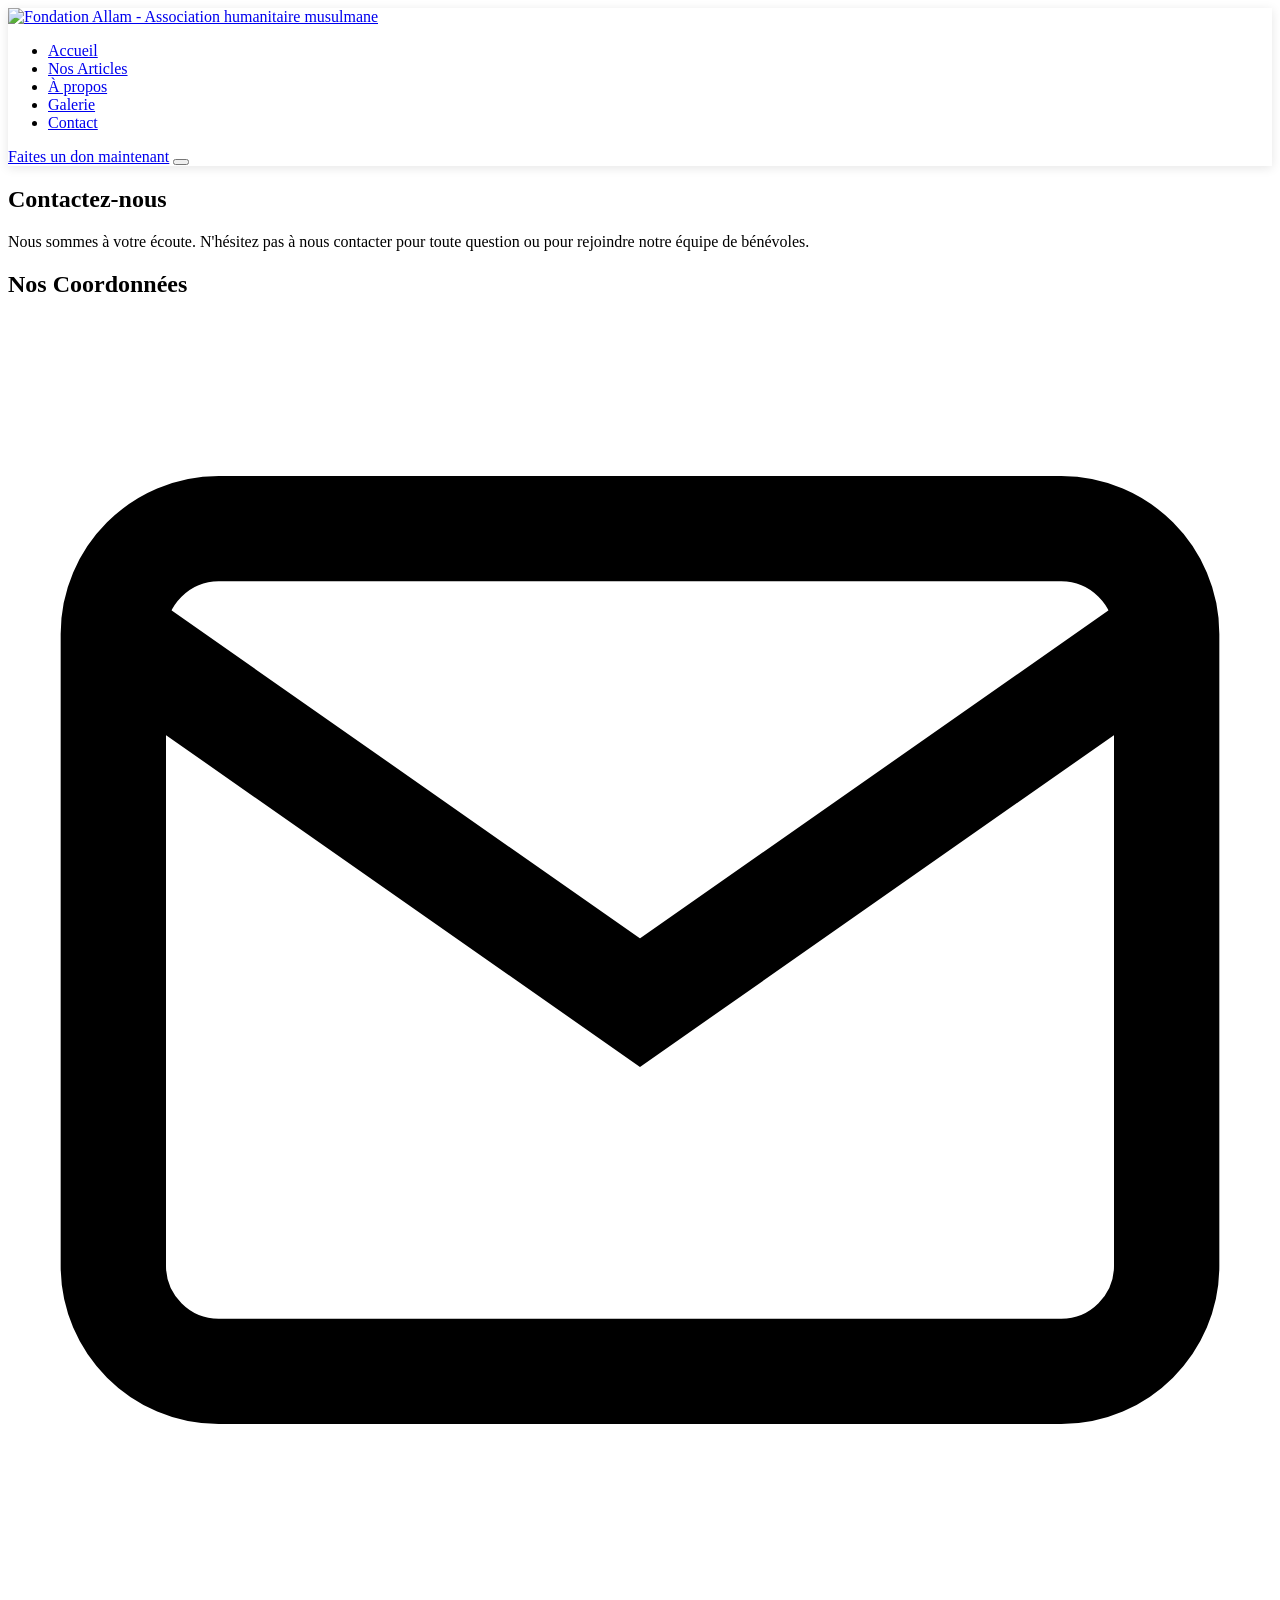
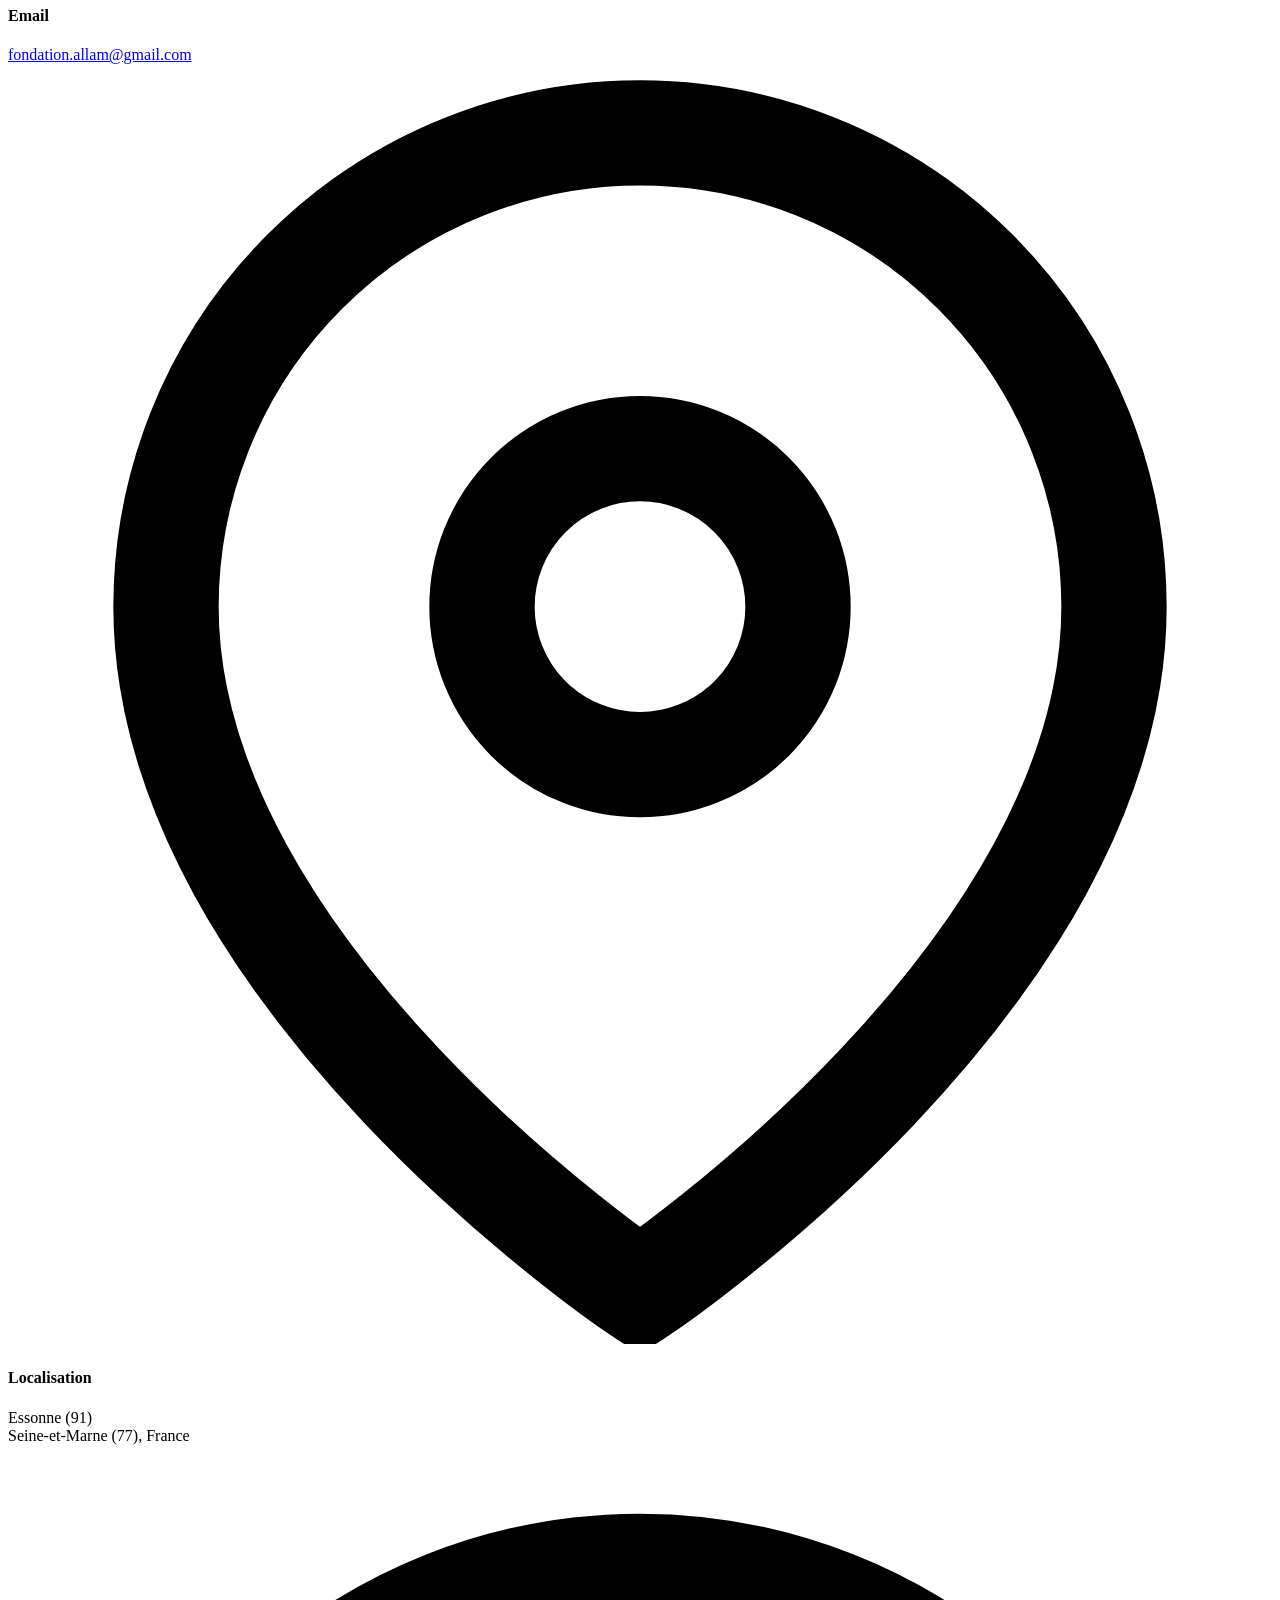
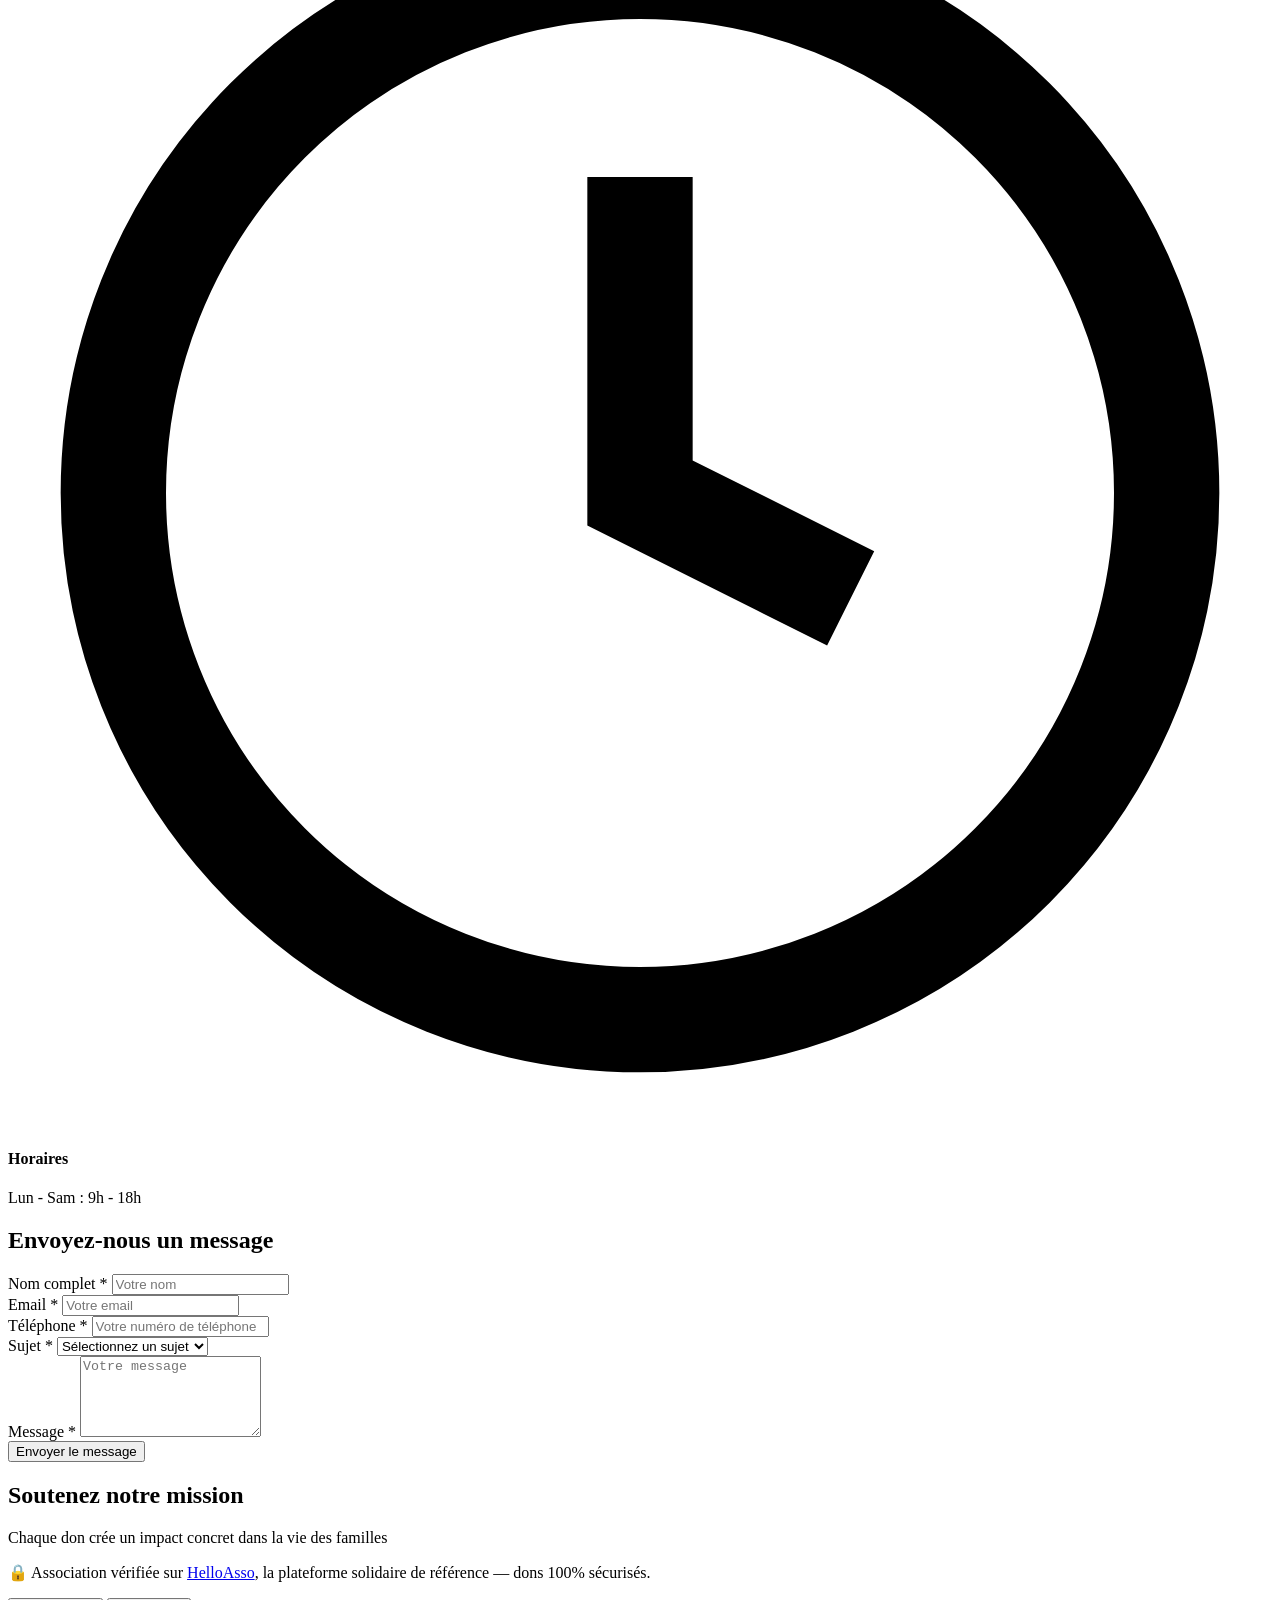
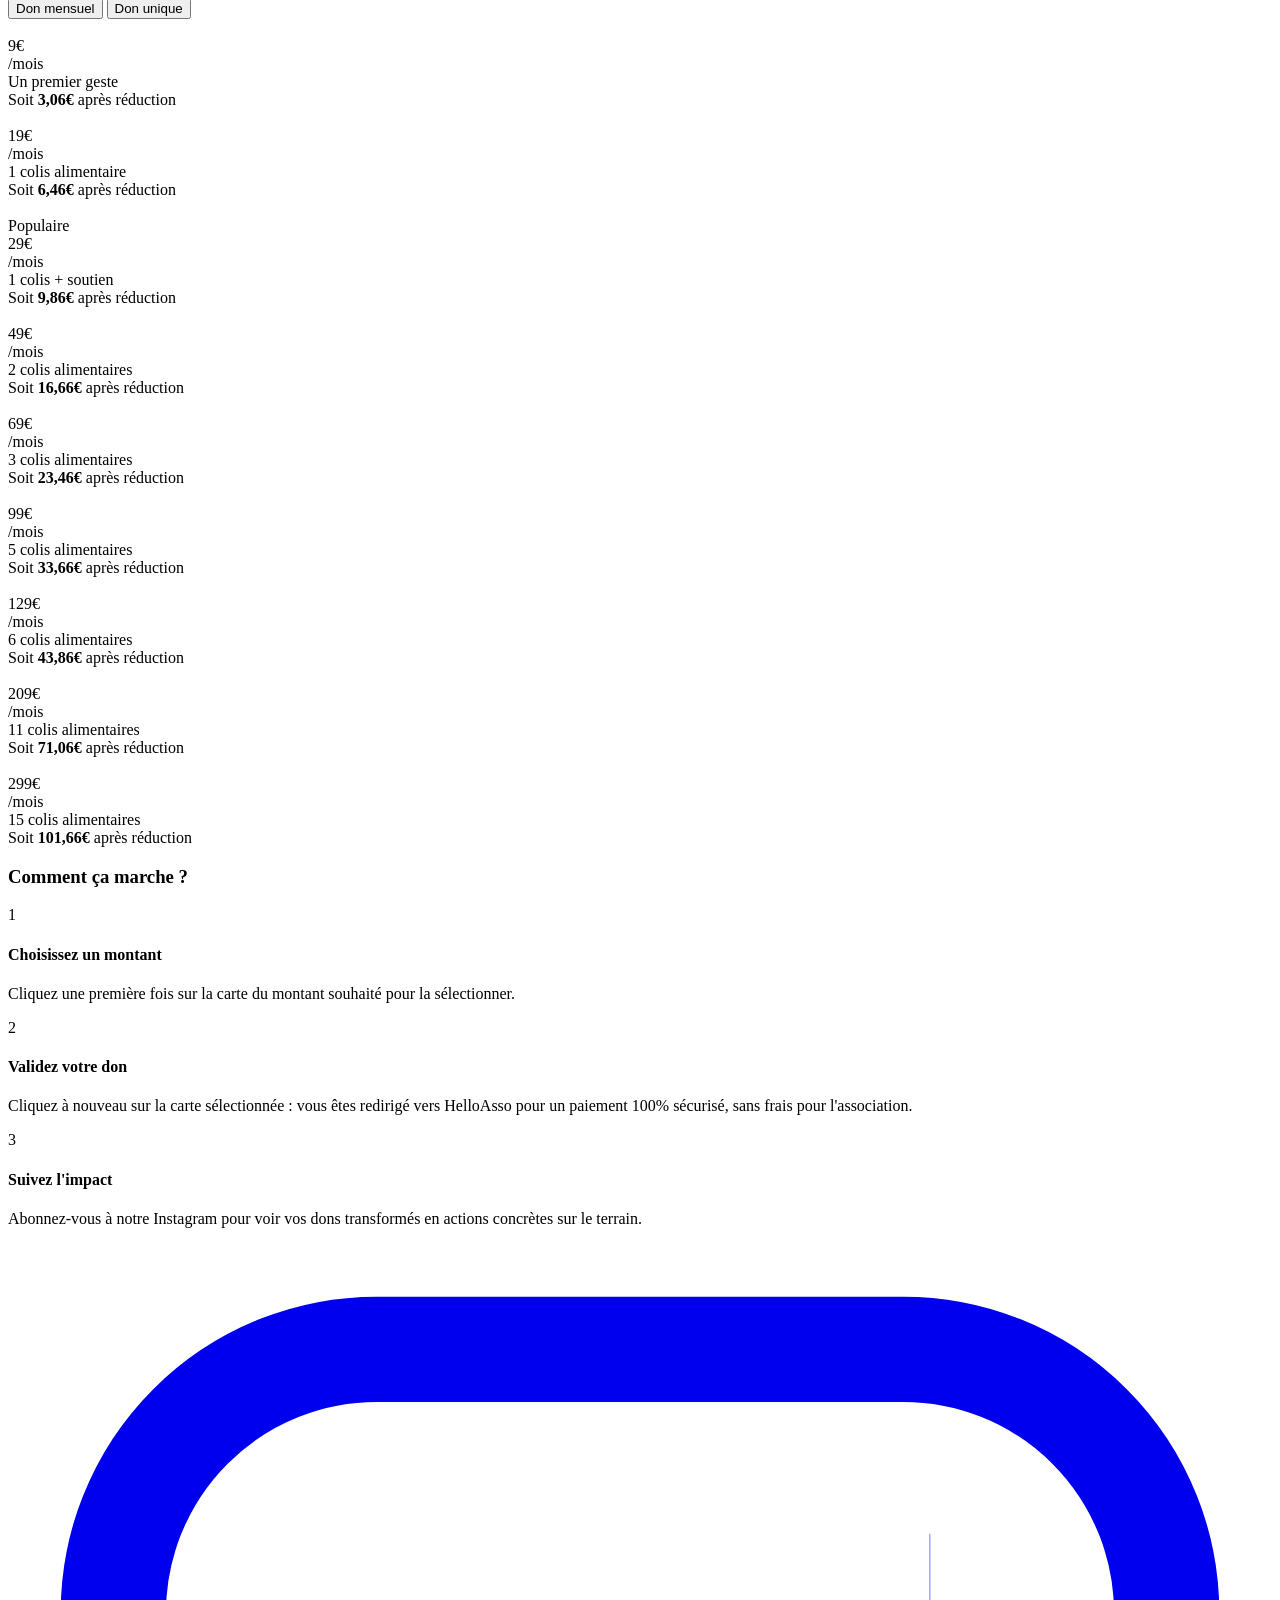
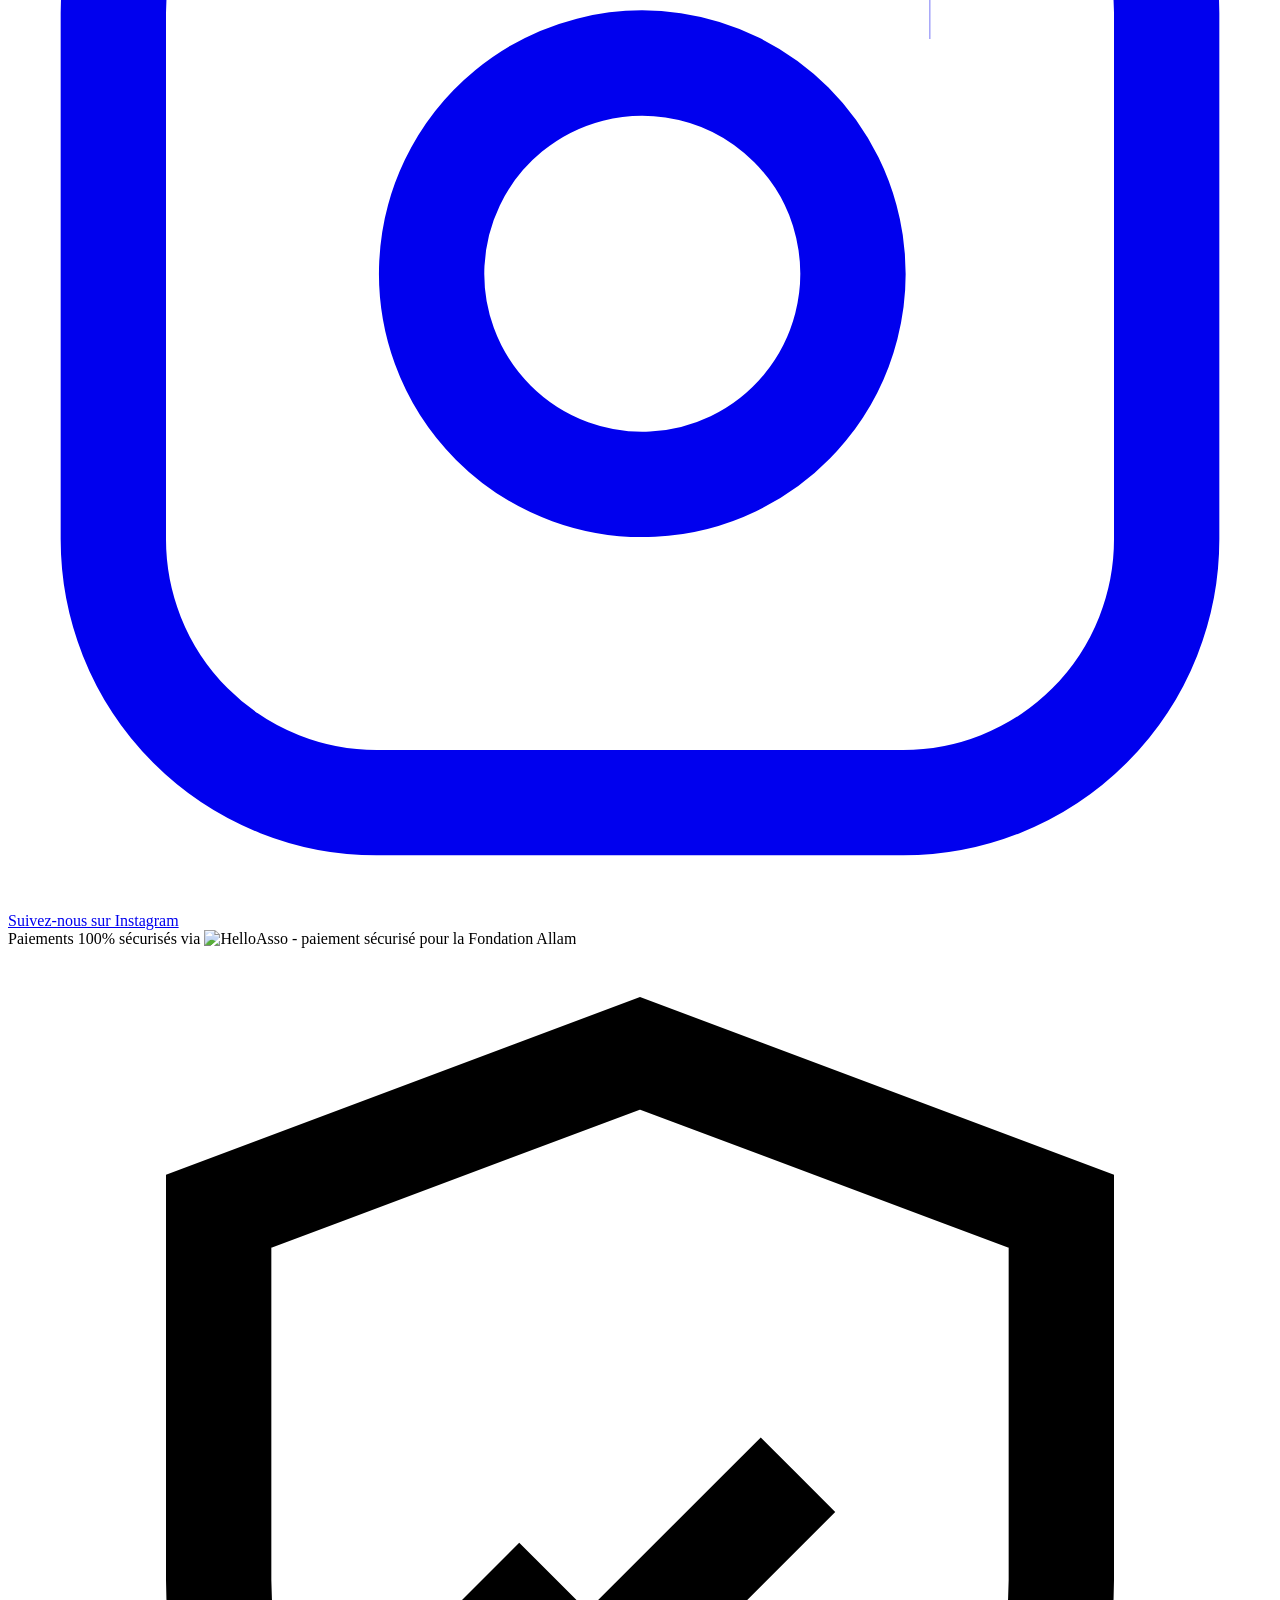
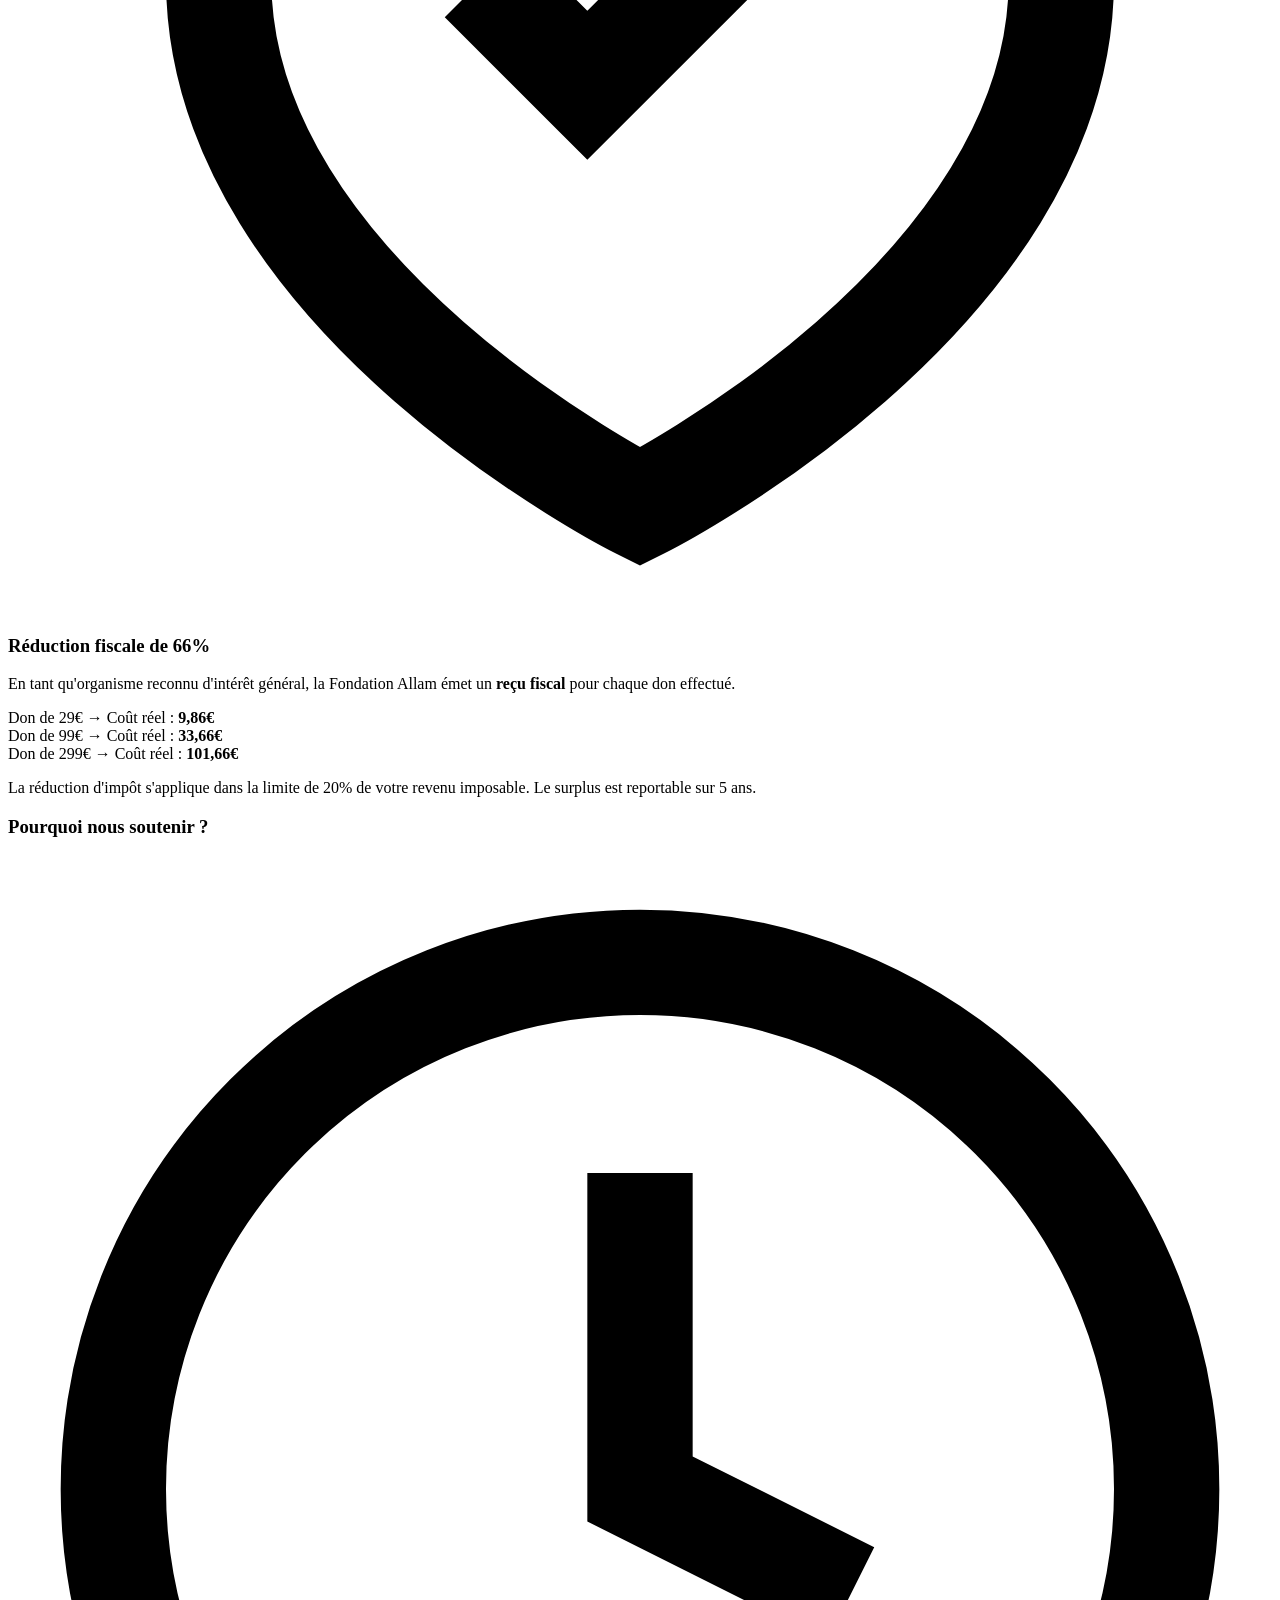
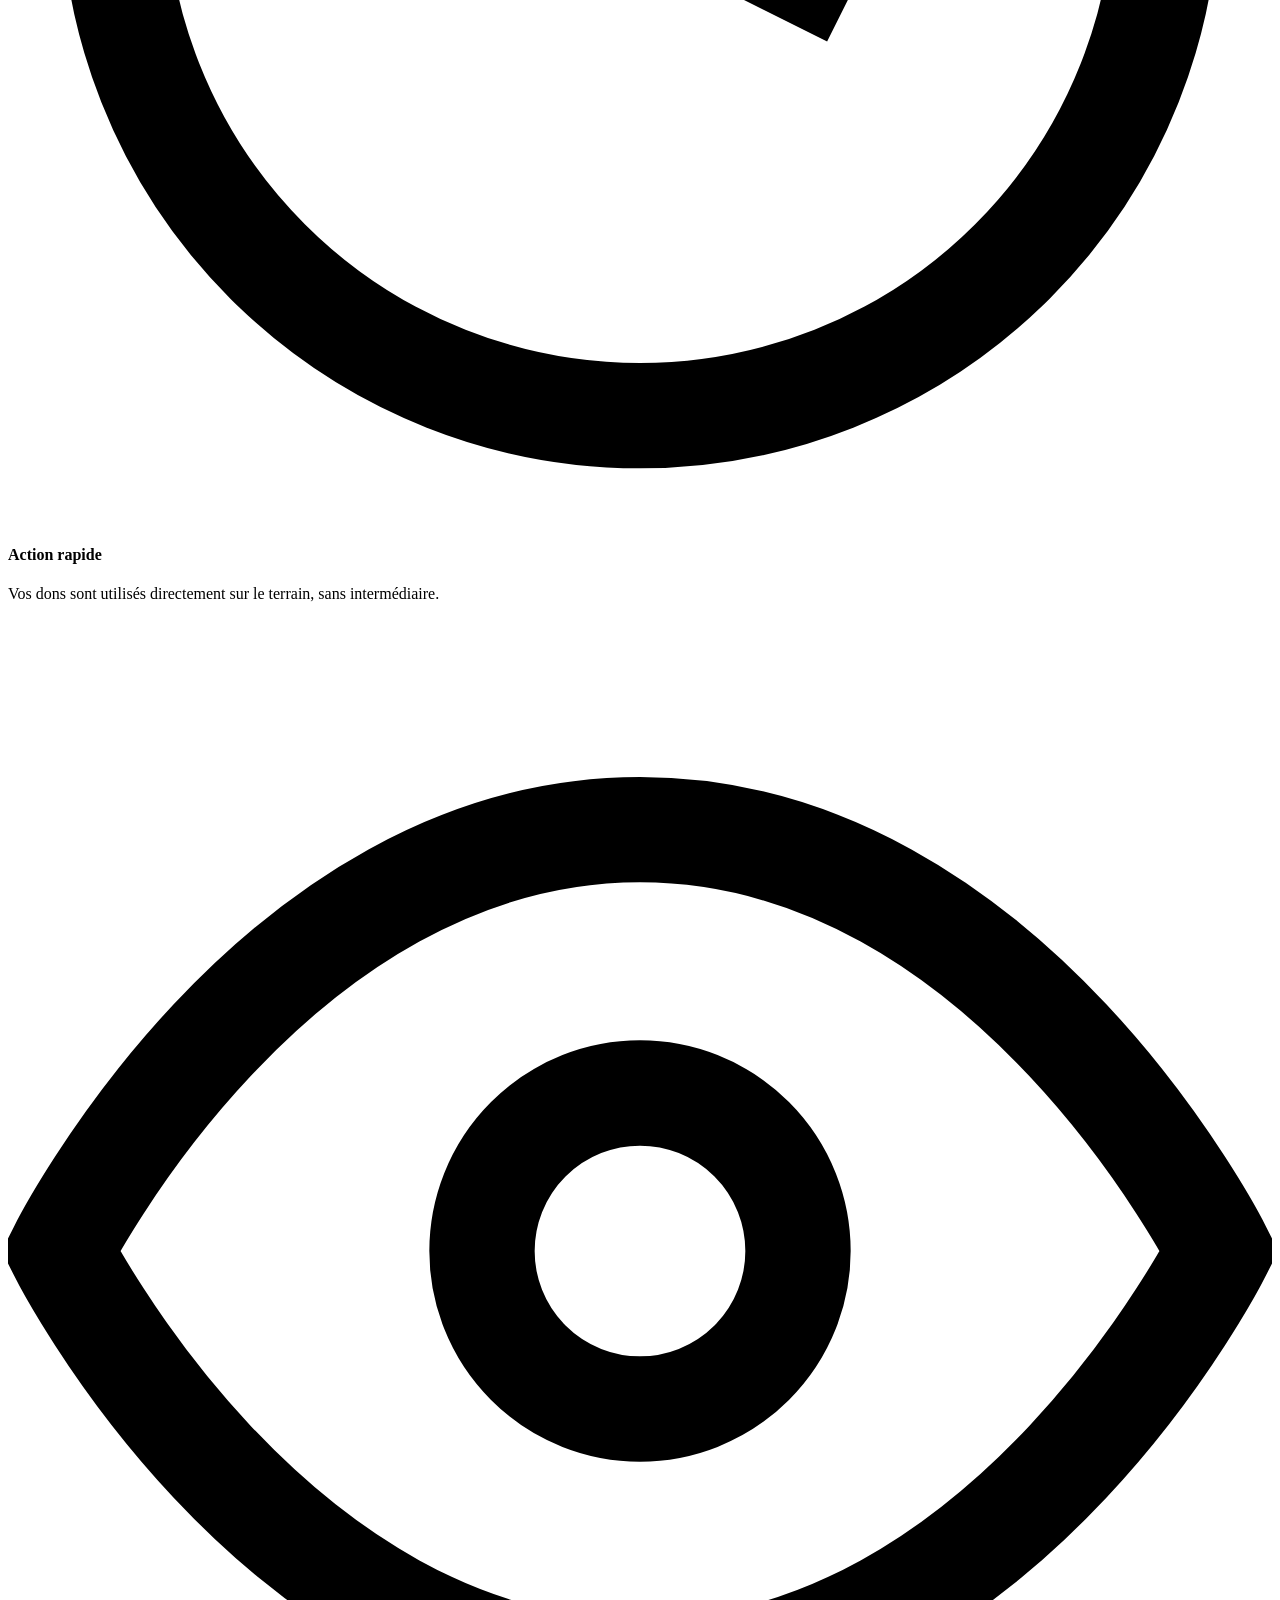
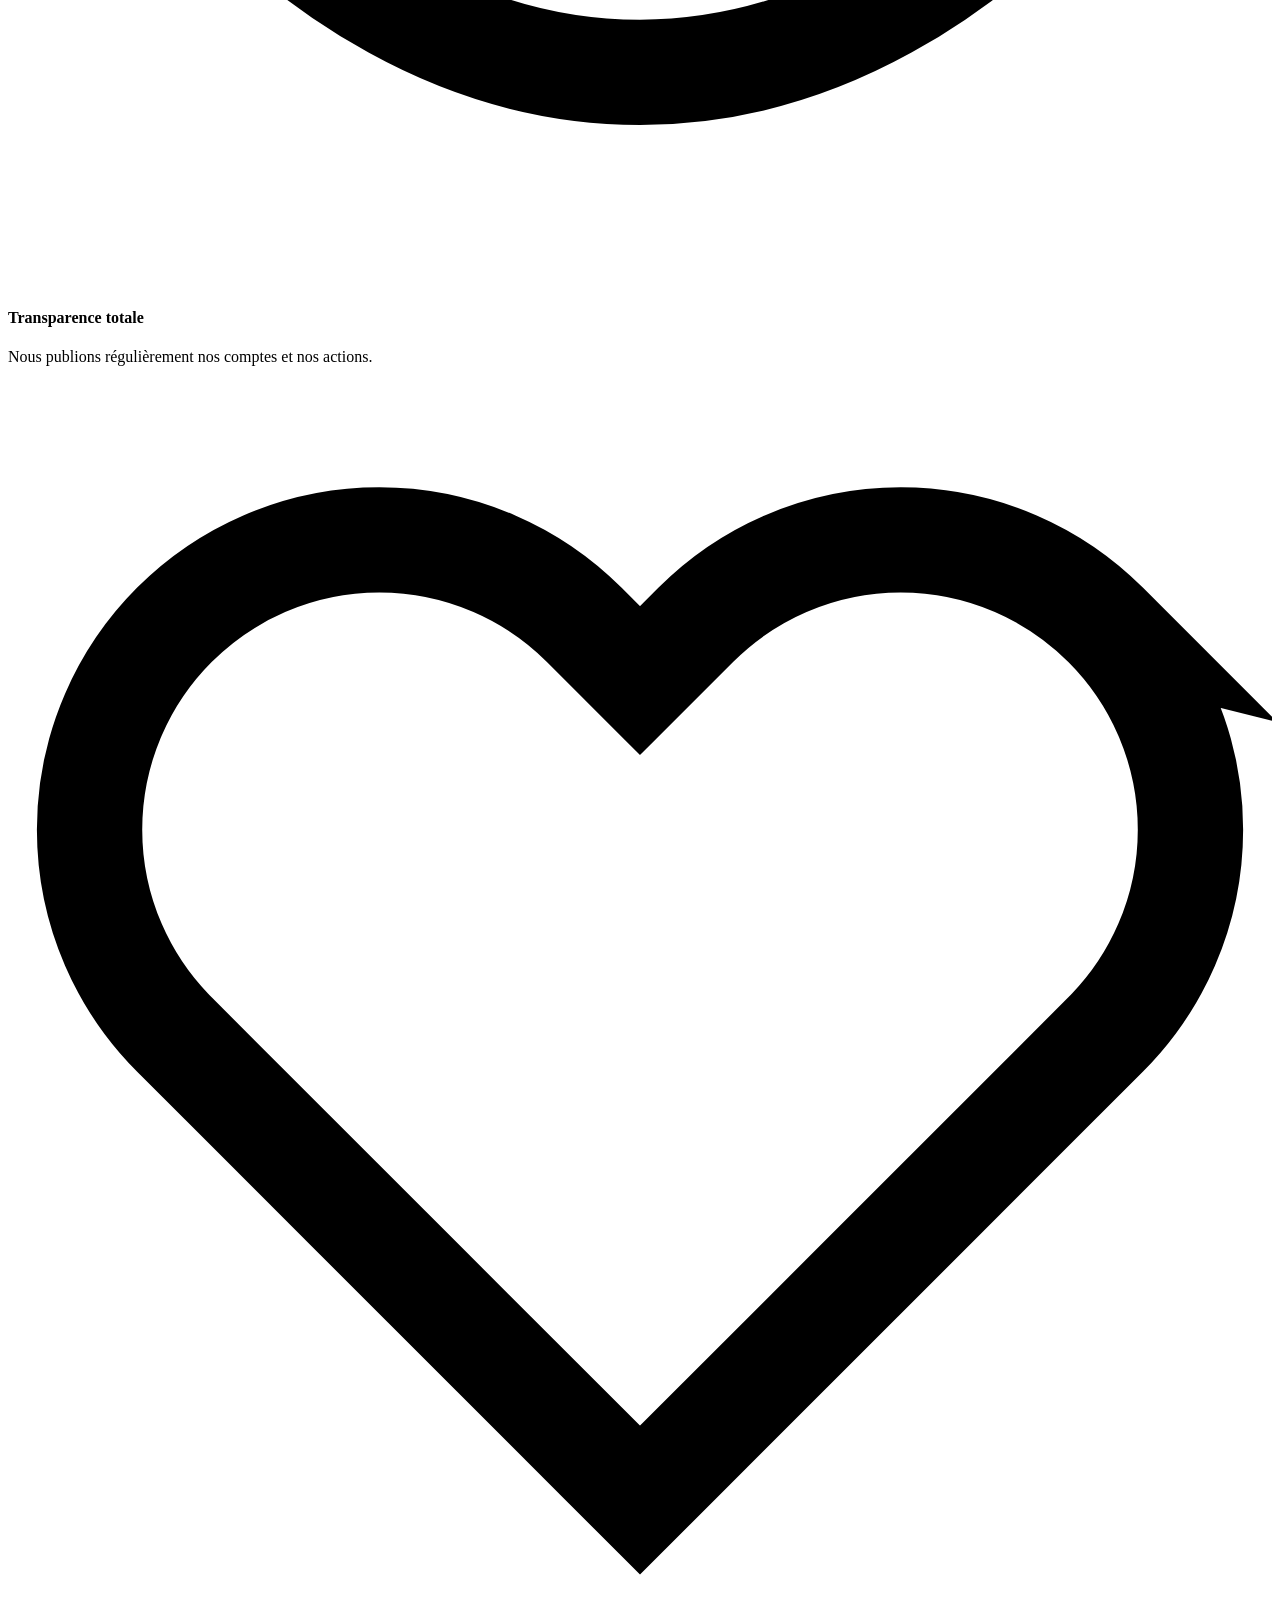
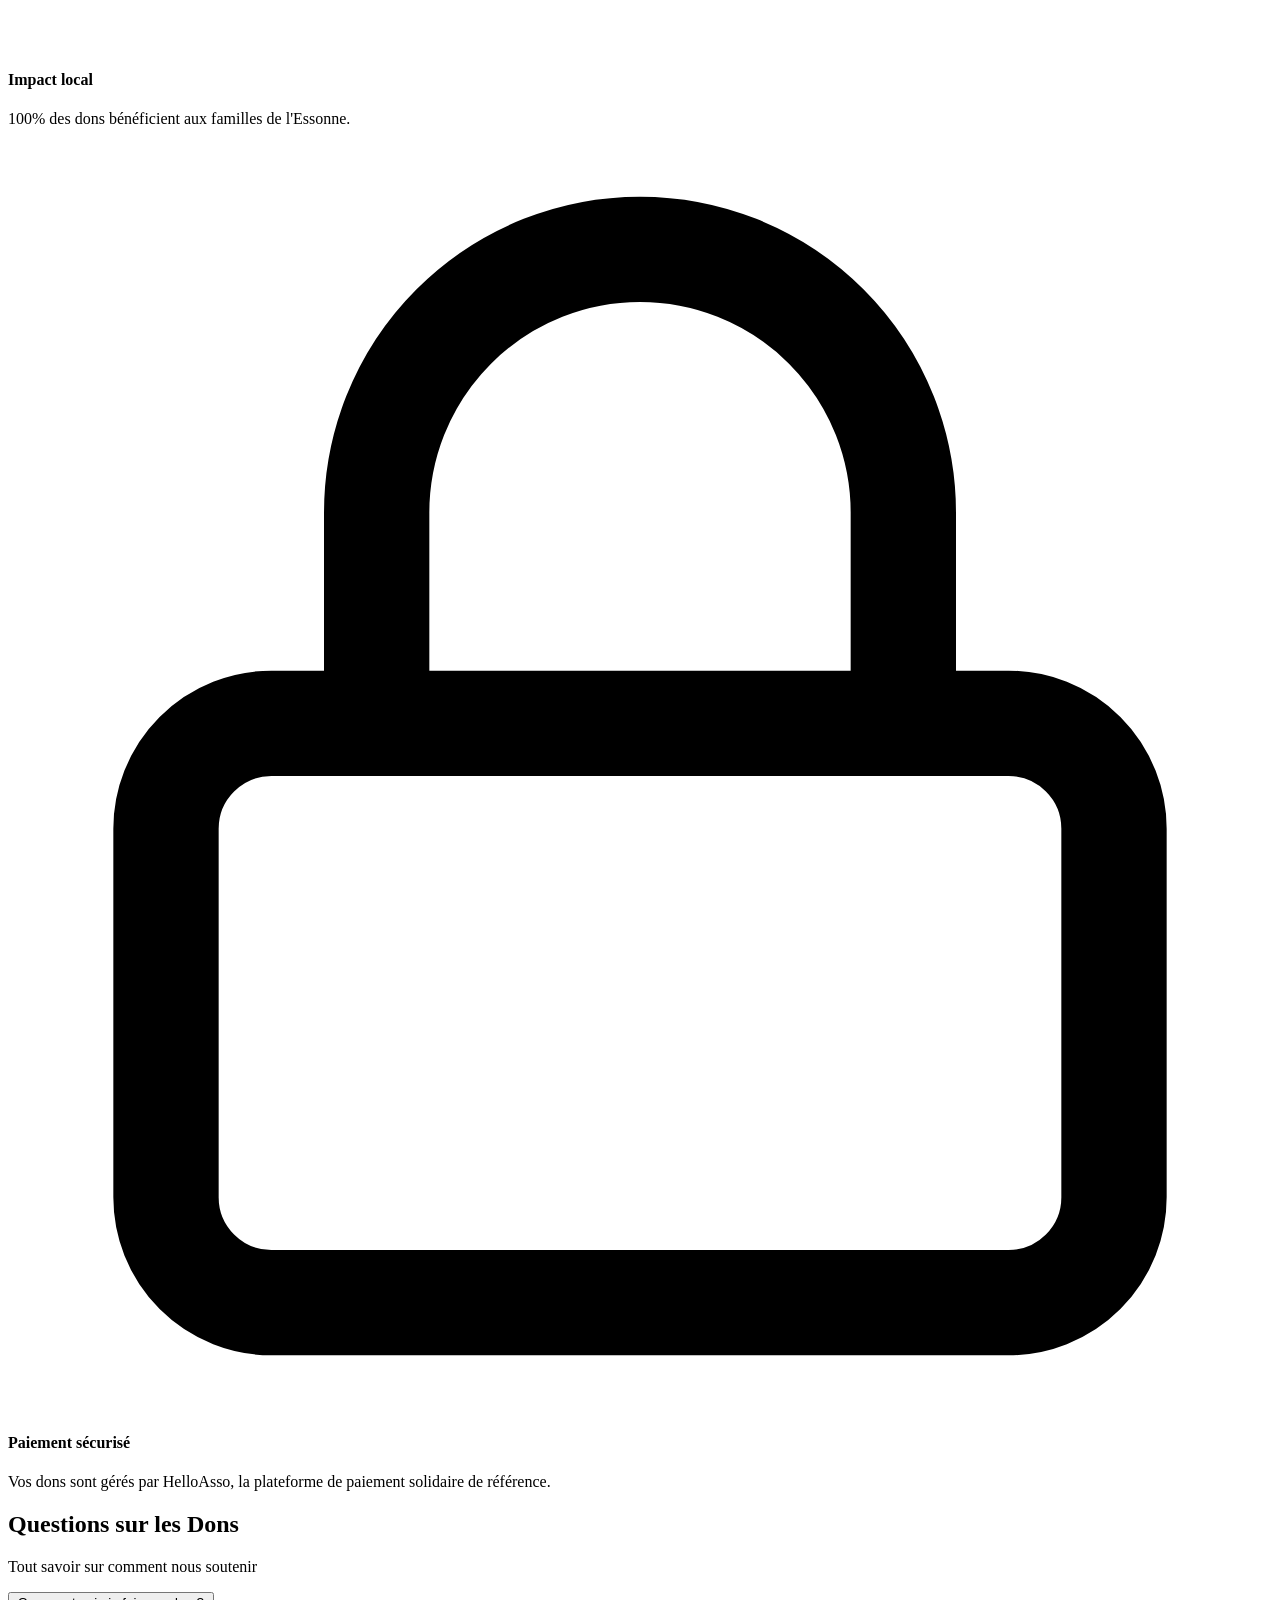
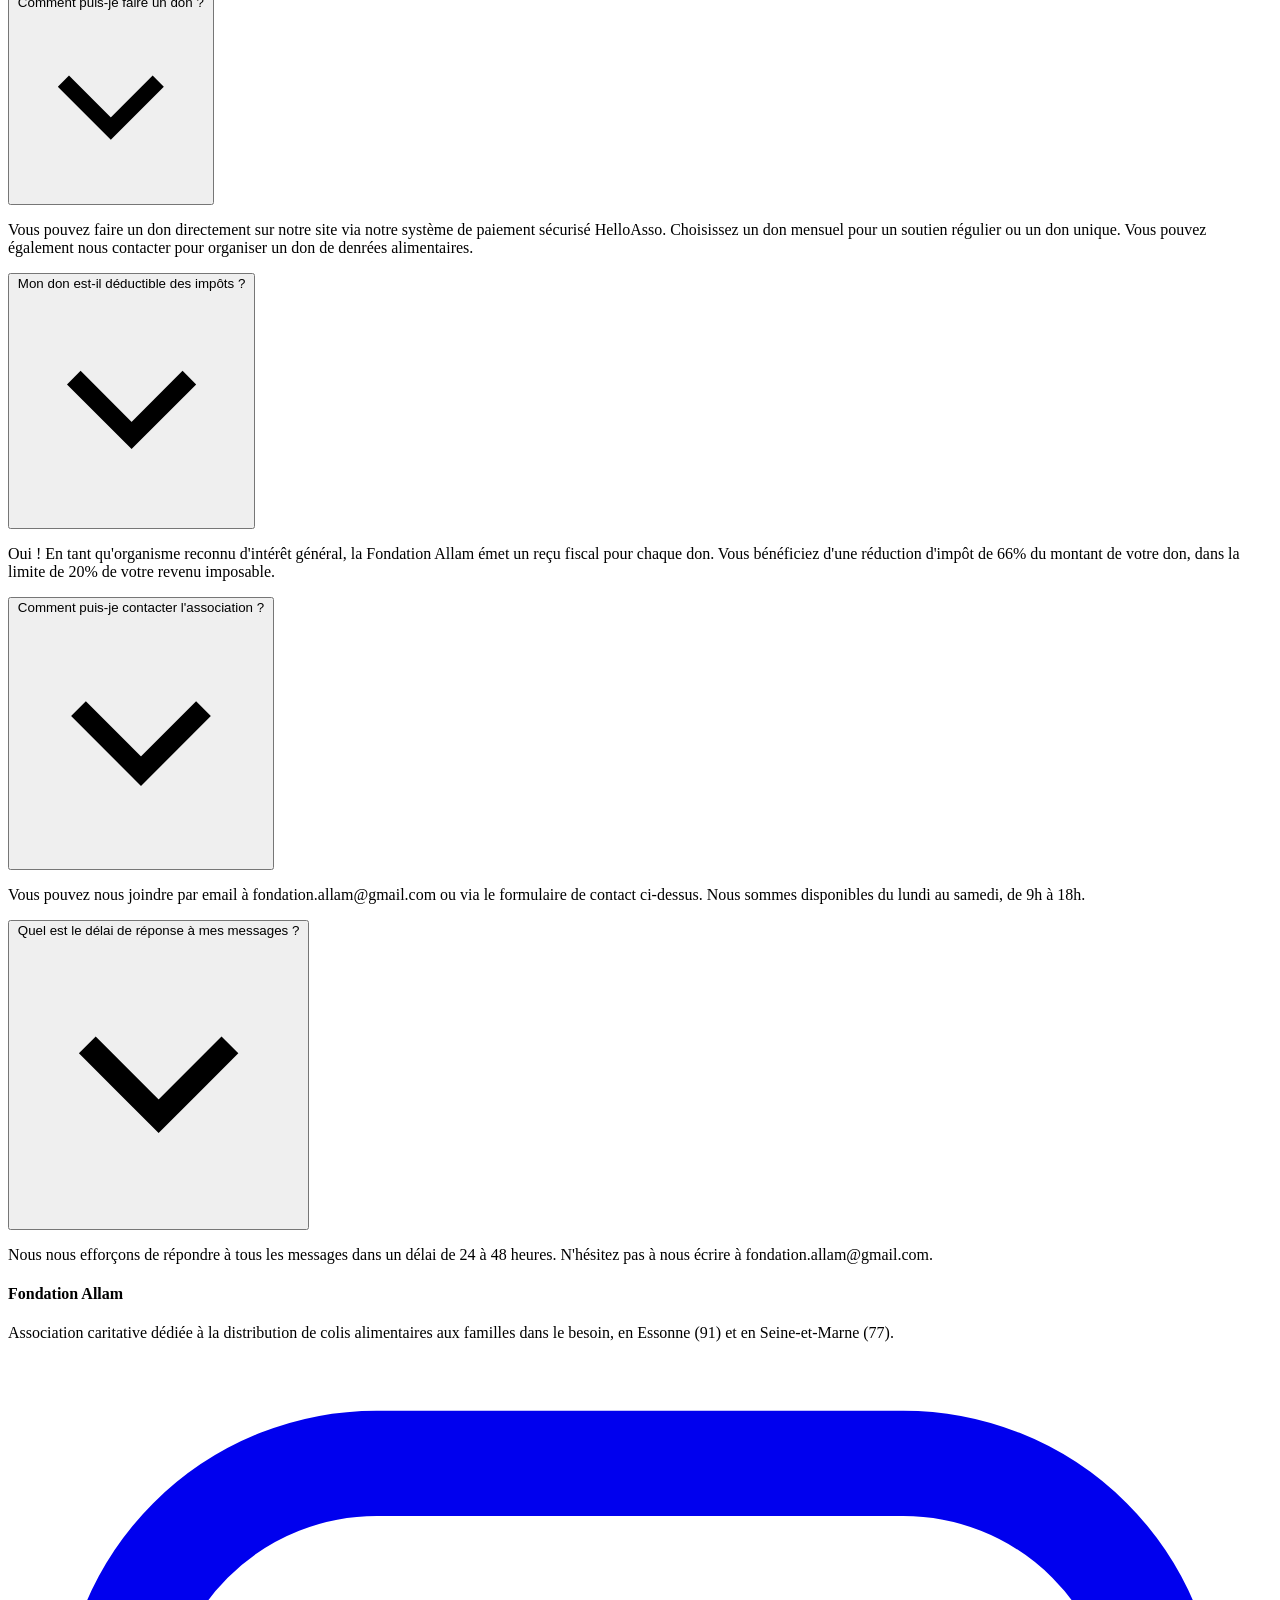
==== commit b6154ed6: "Formulaires: retrait du honeypot _honey (nettoie l'email) — botcheck conserve Co-Authored-By: Claude" ====
--- a/contact-don-alimentaire.html
+++ b/contact-don-alimentaire.html
@@ -105,11 +105,7 @@
             <div class="contact-form-card">
                 <h2>Envoyez-nous un message</h2>
                 <form class="contact-form" id="contactForm" onsubmit="return submitToWebPrime(event)">
-                    <div class="hp-wrap">
-                        <label for="website">Votre site web :</label>
-                        <input type="text" id="website" name="_honey" autocomplete="off">
-                    </div>
-                    <input type="hidden" name="_captcha" value="false">
+                    <input type="checkbox" name="botcheck" style="display:none" tabindex="-1" aria-hidden="true">
                     <div class="form-row">
                         <div class="form-group">
                             <label for="name">Nom complet *</label>
@@ -402,7 +398,8 @@
     helloassoOnce: "https://www.helloasso.com/associations/fondation-allam/adhesions/dons-ponctuels",
     googleSheetId: "1TOq8ni8kG1_5IfdfG-MNHLuCBNeUZkmdhC4Kqsn0LTo",
     googleSheetName: "Feuille 1",
-    formEndpoint: "https://formsubmit.co/ajax/fondation.allam@gmail.com",
+    formEndpoint: "https://api.web3forms.com/submit",
+    web3formsKey: "f53c6dfb-89b3-4fea-9601-bfff8949db79",
     contactPageUrl: "contact-don-alimentaire.html"
 };
 </script>
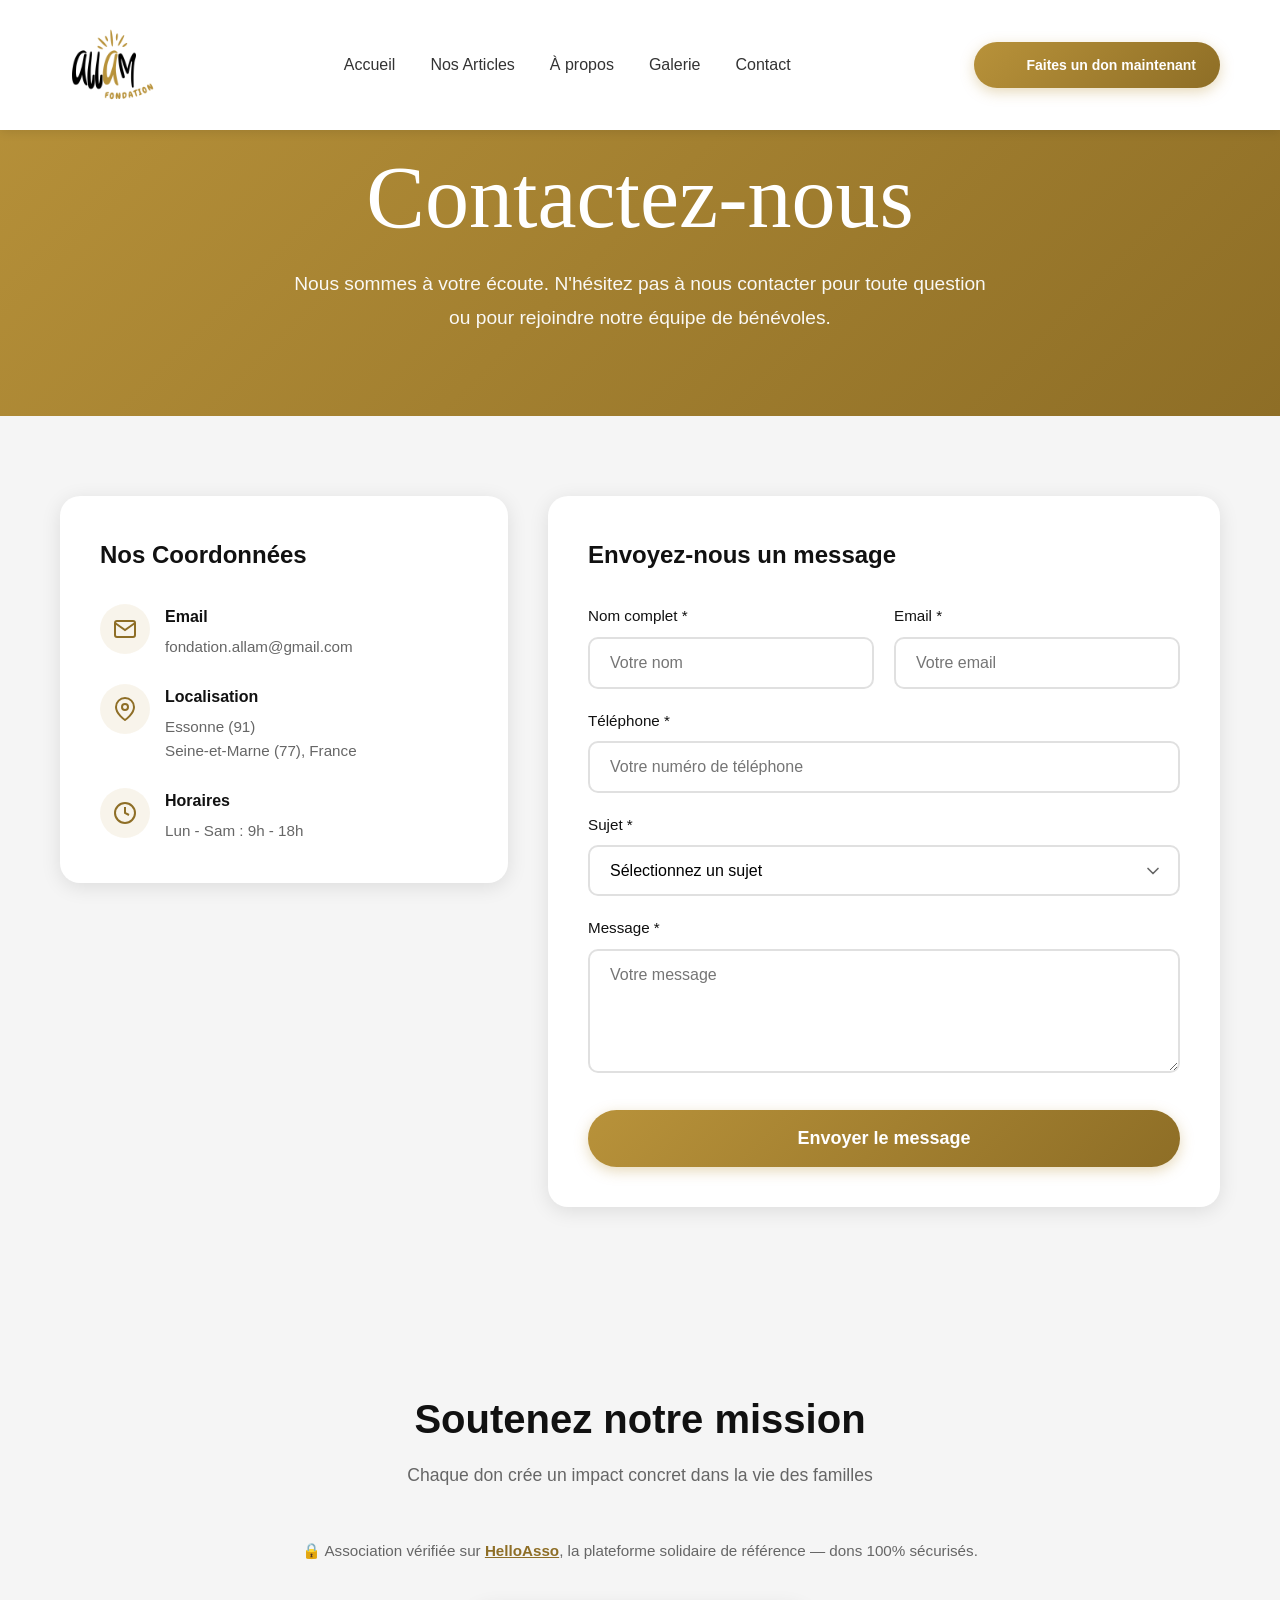
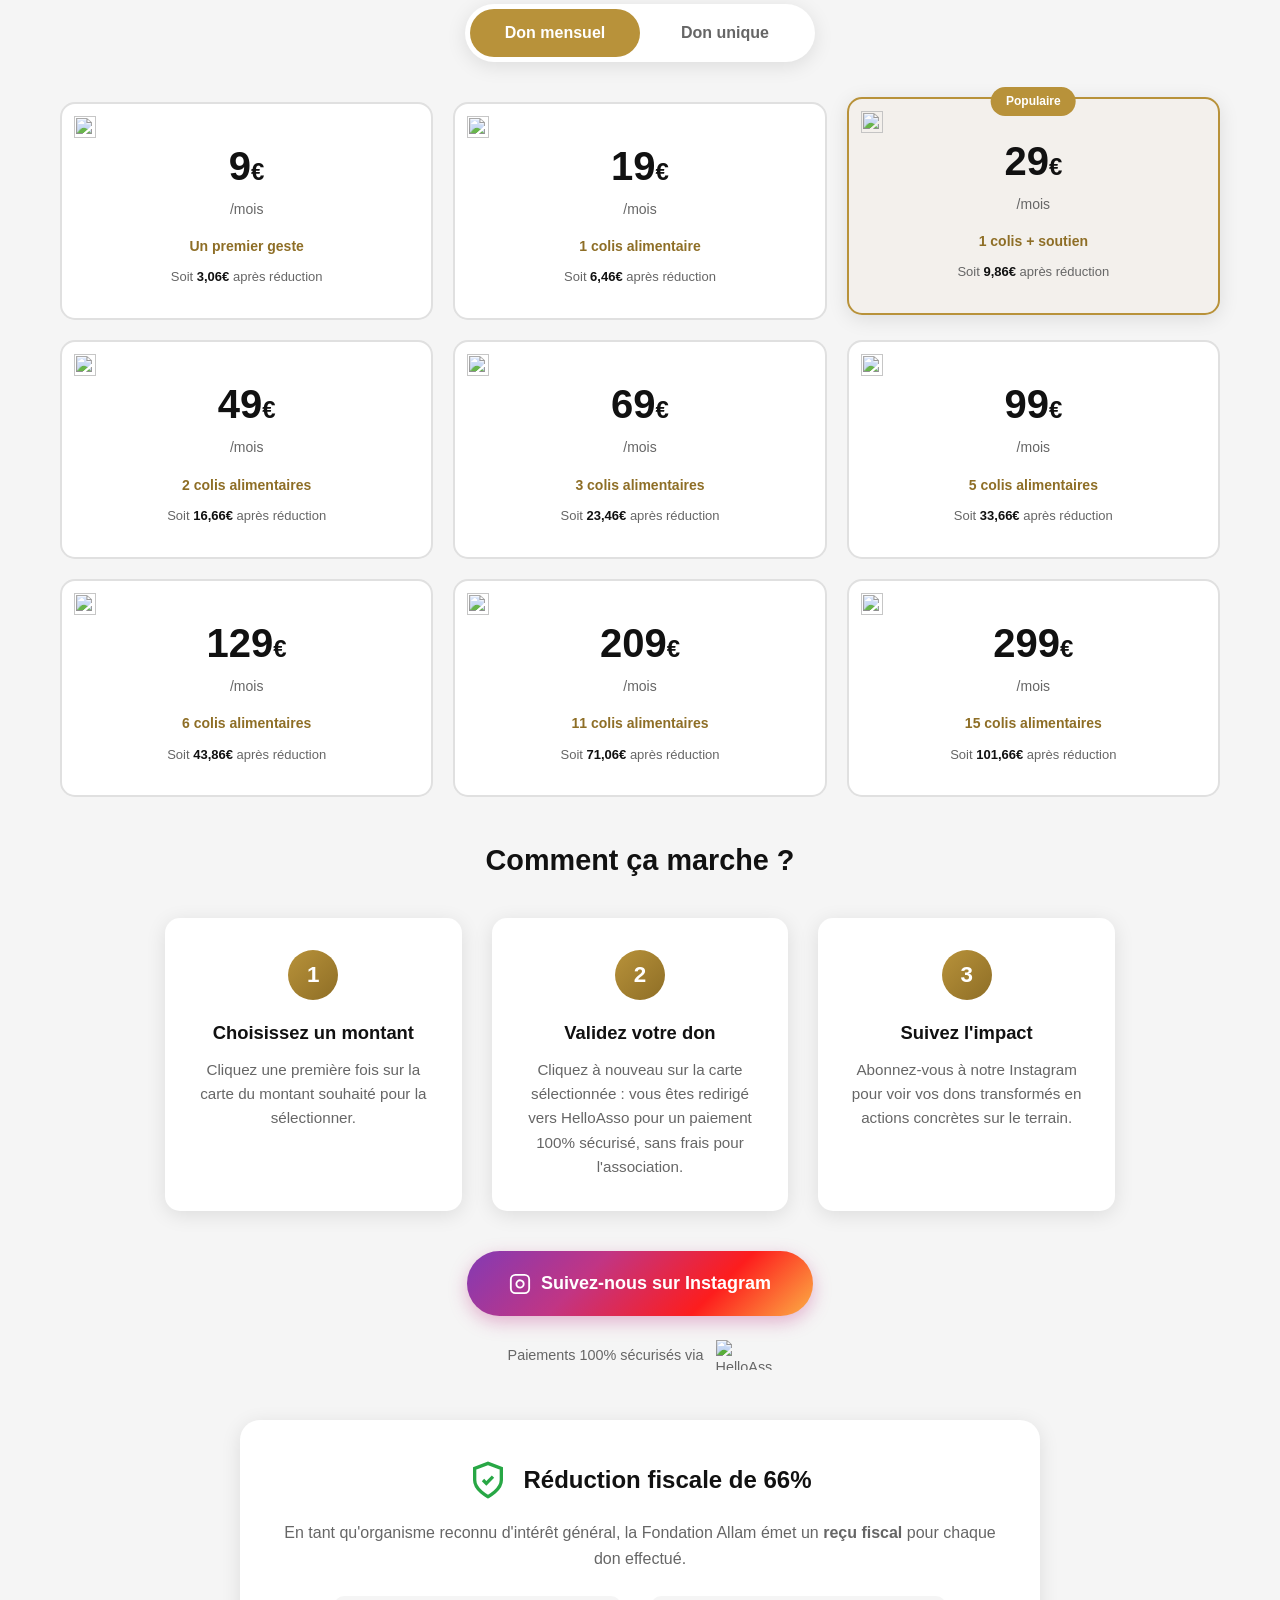
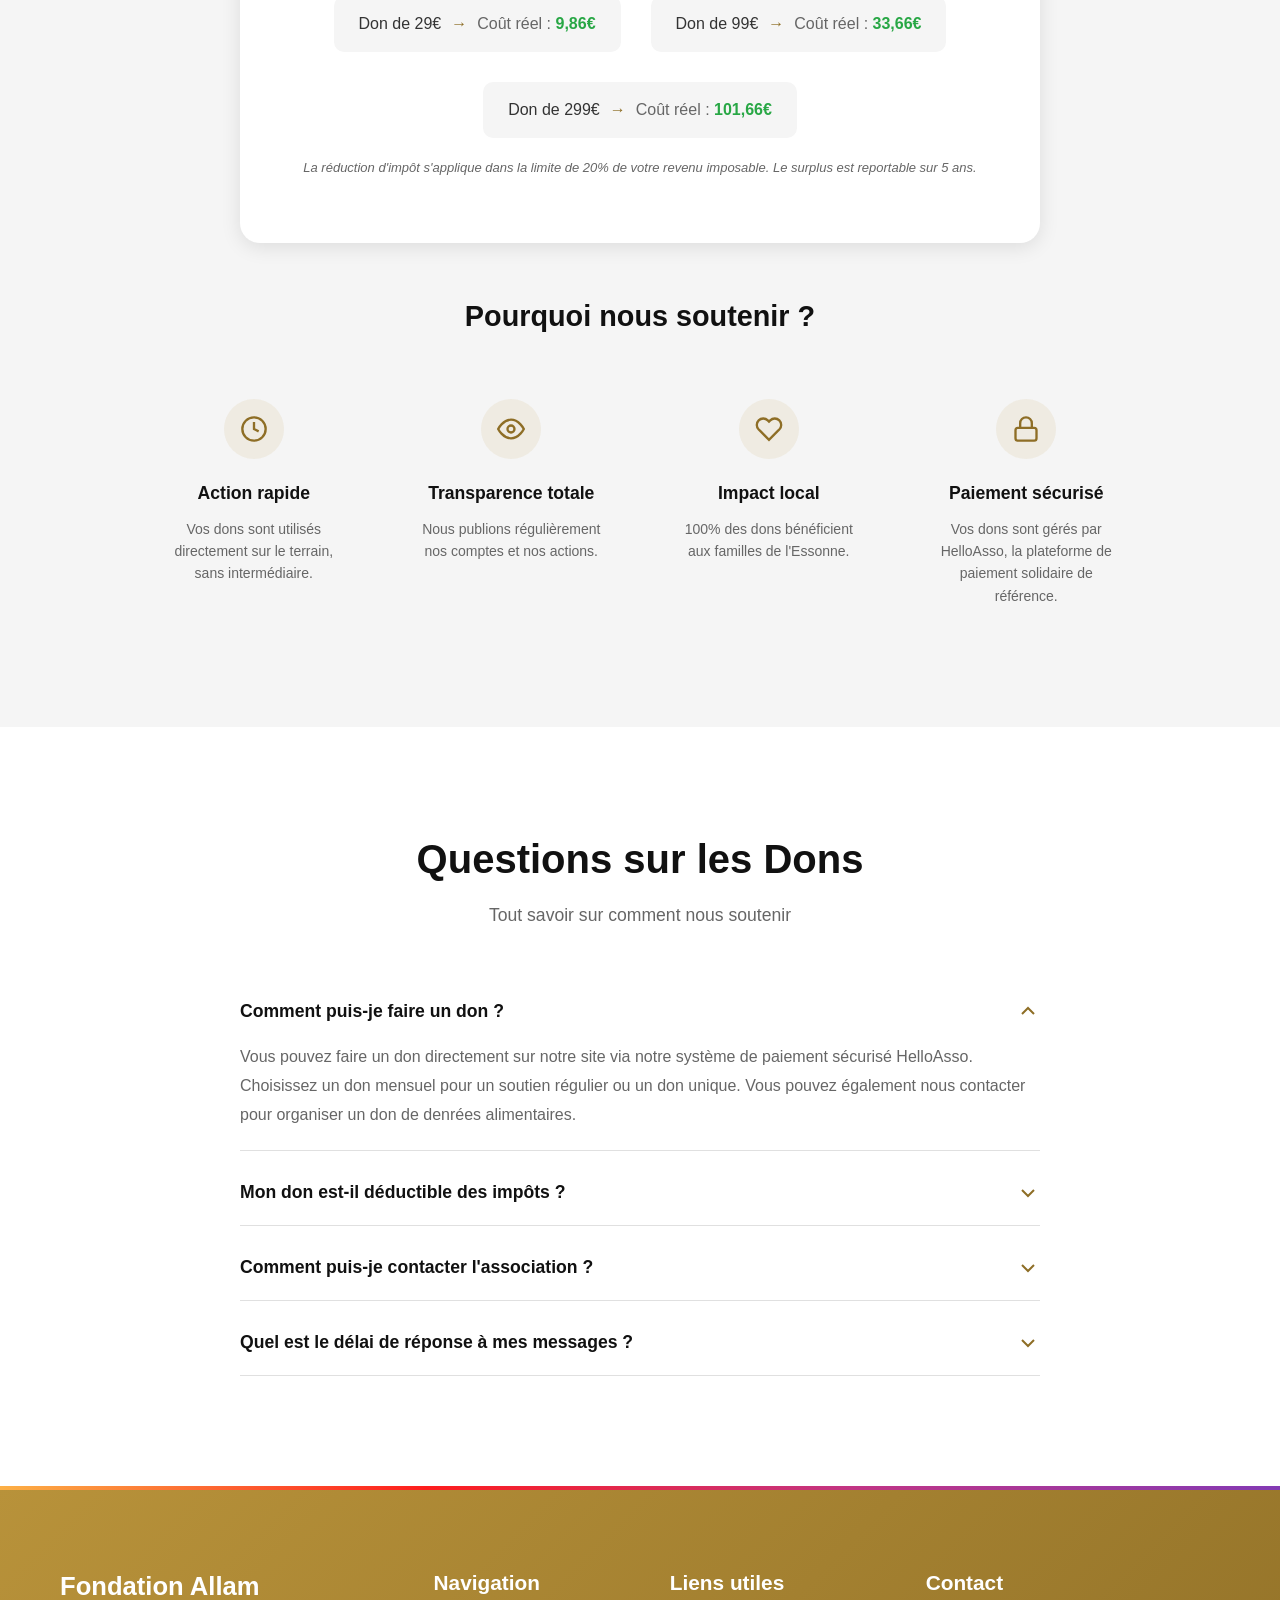
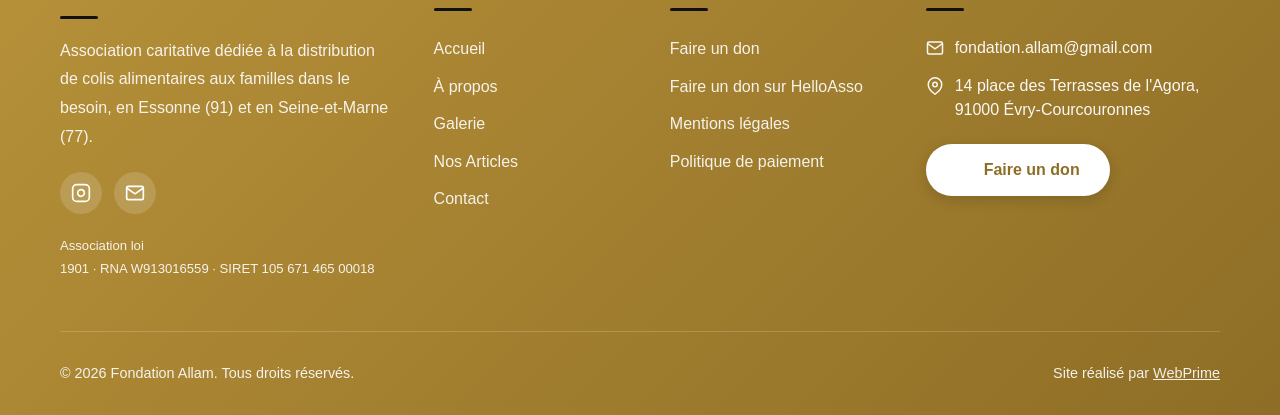
==== commit 3bfc57a4: "Formulaires : n'accepter que les numeros francais (01/06/07/09, +33) Les champs telephone acceptaien" ====
--- a/contact-don-alimentaire.html
+++ b/contact-don-alimentaire.html
@@ -118,7 +118,7 @@
                     </div>
                     <div class="form-group">
                         <label for="phone">Téléphone *</label>
-                        <input type="tel" id="phone" name="tel" placeholder="Votre numéro de téléphone" pattern="^((\+33|0)[1679])[0-9]{8}$" maxlength="12" required>
+                        <input type="tel" id="phone" name="tel" placeholder="Votre numéro de téléphone" required pattern="(?:(?:\+|00)33[ .\-]?|0)[1679](?:[ .\-]?\d{2}){4}" maxlength="20" inputmode="tel" title="Numéro français uniquement : 06 12 34 56 78 ou +33 6 12 34 56 78">
                     </div>
                     <div class="form-group">
                         <label for="subject">Sujet *</label>
--- a/style.css
+++ b/style.css
@@ -0,0 +1,3411 @@
+/*
+Theme Name: Fondation Allam
+Theme URI: https://fondation-allam.fr/
+Author: WebPrime
+Author URI: https://webprime.fr/
+Description: Theme custom pour la Fondation Allam - Association caritative en Essonne. Reprise pixel-perfect du site HTML original avec integration WordPress, Paid Member Subscriptions et Stripe.
+Version: 1.0.0
+Requires at least: 6.0
+Requires PHP: 7.4
+License: GNU General Public License v2 or later
+License URI: http://www.gnu.org/licenses/gpl-2.0.html
+Text Domain: fondation-allam
+Tags: charity, ngo, non-profit, food-bank, association
+*/
+:root {
+    --primary-color: #b8923a;
+    --primary-dark: #8e6e26;
+    --secondary-color: #111111;
+    --text-color: #333333;
+    --text-light: #666666;
+    --white: #ffffff;
+    --gray-light: #f5f5f5;
+    --gray-border: #e0e0e0;
+    --transition: all 0.3s ease;
+    --shadow: 0 4px 20px rgba(0, 0, 0, 0.1);
+    --shadow-hover: 0 8px 30px rgba(0, 0, 0, 0.15);
+}
+
+* {
+    margin: 0;
+    padding: 0;
+    box-sizing: border-box;
+}
+
+html {
+    scroll-behavior: smooth;
+}
+
+body {
+    font-family: 'Onest', -apple-system, BlinkMacSystemFont, 'Segoe UI', sans-serif;
+    font-size: 16px;
+    line-height: 1.6;
+    color: var(--text-color);
+    background-color: var(--white);
+}
+
+a {
+    text-decoration: none;
+    color: inherit;
+    transition: var(--transition);
+}
+
+ul {
+    list-style: none;
+}
+
+img {
+    max-width: 100%;
+    height: auto;
+    display: block;
+}
+
+.container {
+    max-width: 1200px;
+    margin: 0 auto;
+    padding: 0 20px;
+}
+
+.btn {
+    display: inline-block;
+    padding: 14px 32px;
+    font-size: 16px;
+    font-weight: 600;
+    border-radius: 50px;
+    cursor: pointer;
+    transition: var(--transition);
+    border: none;
+    text-align: center;
+}
+
+.btn-primary {
+    background-color: var(--primary-color);
+    color: var(--white);
+}
+
+.btn-primary:hover {
+    background-color: var(--primary-dark);
+    transform: translateY(-2px);
+    box-shadow: var(--shadow);
+}
+
+.btn-secondary {
+    background-color: transparent;
+    color: var(--primary-color);
+    border: 2px solid var(--primary-color);
+}
+
+.btn-secondary:hover {
+    background-color: var(--primary-color);
+    color: var(--white);
+    transform: translateY(-2px);
+}
+
+.btn-large {
+    padding: 18px 42px;
+    font-size: 18px;
+}
+
+.section-title {
+    font-size: 2.5rem;
+    font-weight: 700;
+    color: var(--secondary-color);
+    margin-bottom: 10px;
+    text-align: center;
+}
+
+.section-subtitle {
+    font-size: 1.1rem;
+    color: var(--text-light);
+    text-align: center;
+    margin-bottom: 50px;
+}
+
+.header {
+    position: fixed;
+    top: 0;
+    left: 0;
+    right: 0;
+    background-color: var(--white);
+    z-index: 1000;
+    padding: 15px 0;
+    box-shadow: 0 2px 10px rgba(0, 0, 0, 0.1);
+}
+
+.header .container {
+    display: flex;
+    align-items: center;
+    justify-content: space-between;
+}
+
+.logo {
+    display: flex;
+    align-items: center;
+}
+
+.logo-img {
+    height: 100px;
+    width: auto;
+}
+
+.logo-text {
+    color: var(--secondary-color);
+}
+
+.logo-91 {
+    color: var(--primary-color);
+}
+
+.nav-list {
+    display: flex;
+    gap: 35px;
+}
+
+.nav-link {
+    font-weight: 500;
+    color: var(--text-color);
+    position: relative;
+}
+
+.nav-link::after {
+    content: '';
+    position: absolute;
+    bottom: -5px;
+    left: 0;
+    width: 0;
+    height: 2px;
+    background-color: var(--primary-color);
+    transition: var(--transition);
+}
+
+.nav-link:hover::after,
+.nav-link.active::after {
+    width: 100%;
+}
+
+.nav-link:hover,
+.nav-link.active {
+    color: var(--primary-color);
+}
+
+.header-cta {
+    padding: 12px 24px;
+    font-size: 14px;
+}
+
+.mobile-menu-btn {
+    display: none;
+    flex-direction: column;
+    gap: 5px;
+    background: none;
+    border: none;
+    cursor: pointer;
+    padding: 5px;
+}
+
+.mobile-menu-btn span {
+    width: 25px;
+    height: 3px;
+    background-color: var(--secondary-color);
+    border-radius: 2px;
+    transition: var(--transition);
+}
+
+.hero {
+    position: relative;
+    height: 100vh;
+    min-height: 600px;
+    display: flex;
+    align-items: center;
+    justify-content: center;
+    overflow: hidden;
+    margin-top: 115px;
+}
+
+.hero-image {
+    position: absolute;
+    top: 0;
+    left: 0;
+    width: 100%;
+    height: 100%;
+    object-fit: cover;
+}
+
+.hero-overlay {
+    position: absolute;
+    top: 0;
+    left: 0;
+    width: 100%;
+    height: 100%;
+    background: linear-gradient(135deg, rgba(0, 0, 0, 0.6) 0%, rgba(0, 0, 0, 0.3) 100%);
+    z-index: 1;
+}
+
+.hero-content {
+    position: relative;
+    z-index: 2;
+    text-align: center;
+    color: var(--white);
+    max-width: 800px;
+    padding: 0 20px;
+}
+
+.hero-quote {
+    font-family: 'Playfair Display', Georgia, serif;
+    font-size: 1.6rem;
+    font-weight: 500;
+    line-height: 1.5;
+    margin-bottom: 20px;
+    font-style: italic;
+    text-shadow: 2px 2px 10px rgba(0, 0, 0, 0.3);
+    opacity: 0.9;
+}
+
+.hero-title {
+    font-family: 'Allura', cursive;
+    font-size: 6rem;
+    font-weight: 400;
+    line-height: 1;
+    color: #e8c878;
+    margin-bottom: 20px;
+    text-shadow: 2px 2px 20px rgba(0, 0, 0, 0.5);
+}
+
+.hero-description {
+    font-size: 1.2rem;
+    line-height: 1.8;
+    margin-bottom: 30px;
+    max-width: 700px;
+    margin-left: auto;
+    margin-right: auto;
+    opacity: 0.95;
+}
+
+.impact {
+    padding: 60px 0;
+    background-color: var(--white);
+}
+
+.impact-grid {
+    display: flex;
+    justify-content: center;
+    gap: 80px;
+    flex-wrap: wrap;
+}
+
+.impact-card {
+    text-align: center;
+}
+
+.impact-number {
+    font-size: 4rem;
+    font-weight: 800;
+    color: var(--primary-color);
+    display: block;
+}
+
+.impact-plus {
+    font-size: 3rem;
+    font-weight: 800;
+    color: var(--primary-color);
+    margin-left: -10px;
+}
+
+.impact-label {
+    font-size: 1.2rem;
+    color: var(--text-light);
+    display: block;
+    margin-top: 5px;
+}
+
+.impact-section {
+    padding: 100px 0;
+    background-color: var(--white);
+}
+
+.impact-content {
+    display: grid;
+    grid-template-columns: 1fr 1fr;
+    gap: 60px;
+    align-items: center;
+}
+
+.impact-text .section-title {
+    text-align: left;
+    margin-bottom: 15px;
+}
+
+.section-subtitle-large {
+    font-size: 1.5rem;
+    font-weight: 600;
+    color: var(--primary-color);
+    margin-bottom: 20px;
+}
+
+.impact-text p {
+    color: var(--text-light);
+    margin-bottom: 15px;
+    line-height: 1.8;
+}
+
+.impact-stat-highlight {
+    margin: 30px 0;
+    padding: 20px;
+    background-color: var(--gray-light);
+    border-radius: 15px;
+    display: inline-block;
+}
+
+.stat-big {
+    font-size: 3.5rem;
+    font-weight: 800;
+    color: var(--primary-color);
+    display: block;
+}
+
+.stat-text {
+    font-size: 1.1rem;
+    color: var(--text-color);
+    font-weight: 500;
+}
+
+.impact-image {
+    border-radius: 20px;
+    overflow: hidden;
+    box-shadow: var(--shadow-hover);
+}
+
+.impact-image img {
+    width: 100%;
+    height: 400px;
+    object-fit: cover;
+}
+
+.services {
+    padding: 100px 0;
+    background-color: var(--gray-light);
+}
+
+.services-grid {
+    display: grid;
+    grid-template-columns: repeat(4, 1fr);
+    gap: 30px;
+}
+
+.service-card {
+    background-color: var(--white);
+    padding: 40px 30px;
+    border-radius: 15px;
+    text-align: center;
+    transition: var(--transition);
+    box-shadow: var(--shadow);
+}
+
+.service-card:hover {
+    transform: translateY(-10px);
+    box-shadow: var(--shadow-hover);
+}
+
+.service-icon {
+    width: 80px;
+    height: 80px;
+    margin: 0 auto 25px;
+    background-color: rgba(184, 146, 58, 0.1);
+    border-radius: 50%;
+    display: flex;
+    align-items: center;
+    justify-content: center;
+}
+
+.service-icon svg {
+    width: 40px;
+    height: 40px;
+    color: var(--primary-color);
+}
+
+.service-card h3 {
+    font-size: 1.4rem;
+    margin-bottom: 15px;
+    color: var(--secondary-color);
+}
+
+.service-card p {
+    color: var(--text-light);
+    line-height: 1.7;
+}
+
+.service-number {
+    width: 50px;
+    height: 50px;
+    background-color: var(--primary-color);
+    color: var(--white);
+    border-radius: 50%;
+    display: flex;
+    align-items: center;
+    justify-content: center;
+    font-size: 1.5rem;
+    font-weight: 700;
+    margin: 0 auto 20px;
+}
+
+.services-stats {
+    display: flex;
+    justify-content: center;
+    gap: 80px;
+    margin-top: 60px;
+    padding-top: 60px;
+    border-top: 1px solid var(--gray-border);
+}
+
+.services-stat {
+    text-align: center;
+    max-width: 300px;
+}
+
+.services-stat-number {
+    font-size: 4rem;
+    font-weight: 800;
+    color: var(--primary-color);
+    display: block;
+}
+
+.services-stat-label {
+    font-size: 1.3rem;
+    font-weight: 600;
+    color: var(--secondary-color);
+    display: block;
+    margin-bottom: 10px;
+}
+
+.services-stat-desc {
+    color: var(--text-light);
+    line-height: 1.6;
+}
+
+.section-cta {
+    text-align: center;
+    margin-top: 50px;
+}
+
+.about {
+    padding: 100px 0;
+}
+
+.about-grid {
+    display: grid;
+    grid-template-columns: 1fr 1fr;
+    gap: 60px;
+    align-items: center;
+}
+
+.about-content .section-title {
+    text-align: left;
+}
+
+.about-content p {
+    margin-bottom: 20px;
+    color: var(--text-light);
+    line-height: 1.8;
+}
+
+.about-content .btn {
+    margin-top: 20px;
+}
+
+.about-buttons {
+    display: flex;
+    gap: 15px;
+    margin-top: 25px;
+    flex-wrap: wrap;
+}
+
+.about-stats {
+    display: grid;
+    grid-template-columns: 1fr 1fr;
+    gap: 25px;
+}
+
+.stat-box {
+    background-color: var(--gray-light);
+    padding: 35px 25px;
+    border-radius: 15px;
+    text-align: center;
+    transition: var(--transition);
+}
+
+.stat-box:hover {
+    background-color: var(--primary-color);
+}
+
+.stat-box:hover .stat-number,
+.stat-box:hover .stat-label {
+    color: var(--white);
+}
+
+.stat-number {
+    font-size: 2.8rem;
+    font-weight: 800;
+    color: var(--primary-color);
+    display: block;
+    transition: var(--transition);
+}
+
+.stat-label {
+    font-size: 1rem;
+    color: var(--text-light);
+    margin-top: 5px;
+    transition: var(--transition);
+}
+
+.news {
+    padding: 100px 0;
+    background-color: var(--gray-light);
+}
+
+.news-grid {
+    display: grid;
+    grid-template-columns: repeat(3, 1fr);
+    gap: 30px;
+    margin-bottom: 50px;
+}
+
+.news-card {
+    background-color: var(--white);
+    border-radius: 15px;
+    overflow: hidden;
+    box-shadow: var(--shadow);
+    transition: var(--transition);
+}
+
+.news-card:hover {
+    transform: translateY(-5px);
+    box-shadow: var(--shadow-hover);
+}
+
+.news-image {
+    height: 200px;
+    overflow: hidden;
+}
+
+.news-image img {
+    width: 100%;
+    height: 100%;
+    object-fit: cover;
+    transition: var(--transition);
+}
+
+.news-card:hover .news-image img {
+    transform: scale(1.1);
+}
+
+.news-content {
+    padding: 25px;
+}
+
+.news-meta {
+    display: flex;
+    gap: 15px;
+    font-size: 0.85rem;
+    color: var(--text-light);
+    margin-bottom: 15px;
+    flex-wrap: wrap;
+}
+
+.news-content h3 {
+    font-size: 1.2rem;
+    margin-bottom: 15px;
+    color: var(--secondary-color);
+    line-height: 1.4;
+}
+
+.news-content p {
+    color: var(--text-light);
+    margin-bottom: 15px;
+    font-size: 0.95rem;
+}
+
+.news-link {
+    color: var(--primary-color);
+    font-weight: 600;
+    display: inline-flex;
+    align-items: center;
+    gap: 5px;
+}
+
+.news-link:hover {
+    gap: 10px;
+}
+
+.news-cta {
+    text-align: center;
+}
+
+.cta-banner {
+    padding: 80px 0;
+    background: linear-gradient(135deg, var(--primary-color) 0%, var(--primary-dark) 100%);
+    color: var(--white);
+}
+
+.cta-content {
+    text-align: center;
+    max-width: 700px;
+    margin: 0 auto;
+}
+
+.cta-content h2 {
+    font-size: 2.5rem;
+    margin-bottom: 20px;
+}
+
+.cta-content p {
+    font-size: 1.1rem;
+    opacity: 0.95;
+    margin-bottom: 30px;
+    line-height: 1.8;
+}
+
+.cta-banner .btn-primary {
+    background-color: var(--white);
+    color: var(--primary-color);
+}
+
+.cta-banner .btn-primary:hover {
+    background-color: var(--secondary-color);
+    color: var(--white);
+}
+
+.faq {
+    padding: 100px 0;
+}
+
+.faq-list {
+    max-width: 800px;
+    margin: 0 auto;
+}
+
+.faq-item {
+    border-bottom: 1px solid var(--gray-border);
+    margin-bottom: 10px;
+}
+
+.faq-question {
+    width: 100%;
+    display: flex;
+    justify-content: space-between;
+    align-items: center;
+    padding: 20px 0;
+    background: none;
+    border: none;
+    cursor: pointer;
+    font-size: 1.1rem;
+    font-weight: 600;
+    color: var(--secondary-color);
+    text-align: left;
+    font-family: inherit;
+}
+
+.faq-icon {
+    width: 24px;
+    height: 24px;
+    color: var(--primary-color);
+    transition: var(--transition);
+    flex-shrink: 0;
+}
+
+.faq-item.active .faq-icon {
+    transform: rotate(180deg);
+}
+
+.faq-answer {
+    max-height: 0;
+    overflow: hidden;
+    transition: max-height 0.3s ease;
+}
+
+.faq-item.active .faq-answer {
+    max-height: 300px;
+}
+
+.faq-answer p {
+    padding-bottom: 20px;
+    color: var(--text-light);
+    line-height: 1.8;
+}
+
+.donation {
+    padding: 100px 0;
+    background-color: var(--gray-light);
+}
+
+.donation-header {
+    text-align: center;
+    margin-bottom: 40px;
+}
+
+.donation-header .section-title {
+    color: var(--secondary-color);
+}
+
+.donation-type-toggle {
+    display: flex;
+    justify-content: center;
+    gap: 0;
+    margin-bottom: 40px;
+    background-color: var(--white);
+    border-radius: 50px;
+    padding: 5px;
+    max-width: 350px;
+    margin-left: auto;
+    margin-right: auto;
+    box-shadow: var(--shadow);
+}
+
+.donation-type-btn {
+    flex: 1;
+    padding: 15px 30px;
+    border: none;
+    background: transparent;
+    font-size: 16px;
+    font-weight: 600;
+    cursor: pointer;
+    border-radius: 50px;
+    transition: var(--transition);
+    font-family: inherit;
+    color: var(--text-light);
+}
+
+.donation-type-btn.active {
+    background-color: var(--primary-color);
+    color: var(--white);
+}
+
+.donation-type-btn:hover:not(.active) {
+    color: var(--primary-color);
+}
+
+.donation-amounts {
+    display: grid;
+    grid-template-columns: repeat(4, 1fr);
+    gap: 20px;
+    margin-bottom: 30px;
+}
+
+.donation-amounts.three-cards {
+    grid-template-columns: repeat(3, 1fr);
+    max-width: 900px;
+    margin-left: auto;
+    margin-right: auto;
+}
+
+.amount-card {
+    background-color: var(--white);
+    border: 2px solid var(--gray-border);
+    border-radius: 15px;
+    padding: 30px 20px;
+    text-align: center;
+    cursor: pointer;
+    transition: var(--transition);
+    position: relative;
+}
+
+.amount-card:hover,
+.amount-card.selected {
+    border-color: var(--primary-color);
+    transform: translateY(-5px);
+    box-shadow: var(--shadow);
+}
+
+.amount-card.selected {
+    background-color: rgba(184, 146, 58, 0.05);
+}
+
+.amount-card.popular {
+    border-color: var(--primary-color);
+}
+
+.popular-badge {
+    position: absolute;
+    top: -12px;
+    left: 50%;
+    transform: translateX(-50%);
+    background-color: var(--primary-color);
+    color: var(--white);
+    padding: 5px 15px;
+    border-radius: 20px;
+    font-size: 12px;
+    font-weight: 600;
+}
+
+.amount-value {
+    font-size: 2.5rem;
+    font-weight: 800;
+    color: var(--secondary-color);
+}
+
+.amount-value span {
+    font-size: 1.5rem;
+}
+
+.amount-period {
+    color: var(--text-light);
+    font-size: 14px;
+    margin-bottom: 15px;
+}
+
+.amount-impact {
+    color: var(--primary-color);
+    font-weight: 600;
+    font-size: 14px;
+    margin-bottom: 10px;
+}
+
+.amount-after-tax {
+    font-size: 13px;
+    color: var(--text-light);
+}
+
+.amount-after-tax strong {
+    color: var(--secondary-color);
+}
+
+.custom-amount {
+    text-align: center;
+    margin-bottom: 30px;
+}
+
+.custom-amount label {
+    display: block;
+    margin-bottom: 15px;
+    color: var(--text-light);
+}
+
+.custom-amount-input {
+    display: inline-flex;
+    align-items: center;
+    background-color: var(--white);
+    border: 2px solid var(--gray-border);
+    border-radius: 50px;
+    padding: 5px 20px;
+    transition: var(--transition);
+}
+
+.custom-amount-input:focus-within {
+    border-color: var(--primary-color);
+}
+
+.custom-amount-input input {
+    border: none;
+    outline: none;
+    font-size: 18px;
+    font-weight: 600;
+    width: 150px;
+    text-align: center;
+    font-family: inherit;
+}
+
+.custom-amount-input .currency {
+    font-size: 18px;
+    font-weight: 600;
+    color: var(--text-light);
+}
+
+.donation-submit {
+    text-align: center;
+    margin-bottom: 50px;
+}
+
+.tax-benefits {
+    background-color: var(--white);
+    border-radius: 20px;
+    padding: 40px;
+    max-width: 800px;
+    margin: 0 auto 50px;
+    box-shadow: var(--shadow);
+}
+
+.tax-benefits-header {
+    display: flex;
+    align-items: center;
+    justify-content: center;
+    gap: 15px;
+    margin-bottom: 20px;
+}
+
+.tax-benefits-header svg {
+    width: 40px;
+    height: 40px;
+    color: #28a745;
+}
+
+.tax-benefits-header h3 {
+    font-size: 1.5rem;
+    color: var(--secondary-color);
+}
+
+.tax-benefits > p {
+    text-align: center;
+    color: var(--text-light);
+    margin-bottom: 25px;
+}
+
+.tax-examples {
+    display: flex;
+    justify-content: center;
+    gap: 30px;
+    flex-wrap: wrap;
+    margin-bottom: 20px;
+}
+
+.tax-example {
+    display: flex;
+    align-items: center;
+    gap: 10px;
+    background-color: var(--gray-light);
+    padding: 15px 25px;
+    border-radius: 10px;
+}
+
+.tax-don {
+    color: var(--text-color);
+    font-weight: 500;
+}
+
+.tax-arrow {
+    color: var(--primary-color);
+    font-weight: bold;
+}
+
+.tax-result {
+    color: var(--text-light);
+}
+
+.tax-result strong {
+    color: #28a745;
+}
+
+.tax-note {
+    text-align: center;
+    font-size: 13px;
+    color: var(--text-light);
+    font-style: italic;
+}
+
+.why-donate {
+    max-width: 1000px;
+    margin: 0 auto;
+}
+
+.why-donate h3 {
+    text-align: center;
+    font-size: 1.8rem;
+    margin-bottom: 40px;
+    color: var(--secondary-color);
+}
+
+.why-donate-grid {
+    display: grid;
+    grid-template-columns: repeat(4, 1fr);
+    gap: 30px;
+}
+
+.why-item {
+    text-align: center;
+    padding: 20px;
+}
+
+.why-icon {
+    width: 60px;
+    height: 60px;
+    margin: 0 auto 20px;
+    background-color: rgba(184, 146, 58, 0.1);
+    border-radius: 50%;
+    display: flex;
+    align-items: center;
+    justify-content: center;
+}
+
+.why-icon svg {
+    width: 28px;
+    height: 28px;
+    color: var(--primary-color);
+}
+
+.why-item h4 {
+    font-size: 1.1rem;
+    margin-bottom: 10px;
+    color: var(--secondary-color);
+}
+
+.why-item p {
+    color: var(--text-light);
+    font-size: 14px;
+}
+
+.contact {
+    padding: 100px 0;
+}
+
+.contact-grid {
+    display: grid;
+    grid-template-columns: 1fr 1fr;
+    gap: 60px;
+}
+
+.contact-info {
+    display: flex;
+    flex-direction: column;
+    gap: 30px;
+}
+
+.contact-item {
+    display: flex;
+    gap: 20px;
+    align-items: flex-start;
+}
+
+.contact-icon {
+    width: 60px;
+    height: 60px;
+    background-color: rgba(184, 146, 58, 0.1);
+    border-radius: 50%;
+    display: flex;
+    align-items: center;
+    justify-content: center;
+    flex-shrink: 0;
+}
+
+.contact-icon svg {
+    width: 28px;
+    height: 28px;
+    color: var(--primary-color);
+}
+
+.contact-text h4 {
+    font-size: 1.2rem;
+    margin-bottom: 5px;
+    color: var(--secondary-color);
+}
+
+.contact-text p {
+    color: var(--text-light);
+}
+
+.contact-text a:hover {
+    color: var(--primary-color);
+}
+
+.contact-form {
+    background-color: var(--gray-light);
+    padding: 40px;
+    border-radius: 15px;
+}
+
+.form-group {
+    margin-bottom: 20px;
+}
+
+.form-group input,
+.form-group textarea {
+    width: 100%;
+    padding: 15px 20px;
+    border: 2px solid var(--gray-border);
+    border-radius: 10px;
+    font-size: 16px;
+    font-family: inherit;
+    transition: var(--transition);
+    background-color: var(--white);
+}
+
+.form-group input:focus,
+.form-group textarea:focus {
+    outline: none;
+    border-color: var(--primary-color);
+}
+
+.form-group textarea {
+    resize: vertical;
+    min-height: 120px;
+}
+
+.contact-form .btn {
+    width: 100%;
+}
+
+.contact-page {
+    padding: 80px 0;
+    background-color: var(--gray-light);
+}
+
+.contact-page-grid {
+    display: grid;
+    grid-template-columns: 1fr 1.5fr;
+    gap: 40px;
+    align-items: start;
+}
+
+.contact-info-card {
+    background-color: var(--white);
+    padding: 40px;
+    border-radius: 20px;
+    box-shadow: var(--shadow);
+}
+
+.contact-info-card h2 {
+    font-size: 1.5rem;
+    color: var(--secondary-color);
+    margin-bottom: 30px;
+}
+
+.contact-info-list {
+    display: flex;
+    flex-direction: column;
+    gap: 25px;
+}
+
+.contact-info-item {
+    display: flex;
+    gap: 15px;
+    align-items: flex-start;
+}
+
+.contact-info-icon {
+    width: 50px;
+    height: 50px;
+    background-color: rgba(184, 146, 58, 0.1);
+    border-radius: 50%;
+    display: flex;
+    align-items: center;
+    justify-content: center;
+    flex-shrink: 0;
+}
+
+.contact-info-icon svg {
+    width: 24px;
+    height: 24px;
+    color: var(--primary-color);
+}
+
+.contact-info-item h4 {
+    font-size: 1rem;
+    color: var(--secondary-color);
+    margin-bottom: 5px;
+}
+
+.contact-info-item p {
+    color: var(--text-light);
+    font-size: 0.95rem;
+}
+
+.contact-info-item a {
+    color: var(--text-light);
+    transition: var(--transition);
+}
+
+.contact-info-item a:hover {
+    color: var(--primary-color);
+}
+
+.contact-social {
+    margin-top: 30px;
+    padding-top: 30px;
+    border-top: 1px solid var(--gray-border);
+}
+
+.contact-social h4 {
+    font-size: 1rem;
+    color: var(--secondary-color);
+    margin-bottom: 15px;
+}
+
+.social-links {
+    display: flex;
+    gap: 15px;
+}
+
+.social-link {
+    width: 45px;
+    height: 45px;
+    background-color: var(--gray-light);
+    border-radius: 50%;
+    display: flex;
+    align-items: center;
+    justify-content: center;
+    transition: var(--transition);
+}
+
+.social-link:hover {
+    background-color: var(--primary-color);
+}
+
+.social-link svg {
+    width: 22px;
+    height: 22px;
+    color: var(--secondary-color);
+    transition: var(--transition);
+}
+
+.social-link:hover svg {
+    color: var(--white);
+}
+
+.contact-form-card {
+    background-color: var(--white);
+    padding: 40px;
+    border-radius: 20px;
+    box-shadow: var(--shadow);
+}
+
+.contact-form-card h2 {
+    font-size: 1.5rem;
+    color: var(--secondary-color);
+    margin-bottom: 30px;
+}
+
+.contact-form-card .contact-form {
+    background-color: transparent;
+    padding: 0;
+    border-radius: 0;
+}
+
+.form-row {
+    display: grid;
+    grid-template-columns: 1fr 1fr;
+    gap: 20px;
+}
+
+.form-group label {
+    display: block;
+    margin-bottom: 8px;
+    font-weight: 500;
+    color: var(--secondary-color);
+    font-size: 0.95rem;
+}
+
+.form-group select {
+    width: 100%;
+    padding: 15px 20px;
+    border: 2px solid var(--gray-border);
+    border-radius: 10px;
+    font-size: 16px;
+    font-family: inherit;
+    transition: var(--transition);
+    background-color: var(--white);
+    cursor: pointer;
+    appearance: none;
+    background-image: url("data:image/svg+xml,%3Csvg xmlns='http://www.w3.org/2000/svg' width='24' height='24' viewBox='0 0 24 24' fill='none' stroke='%23666' stroke-width='2' stroke-linecap='round' stroke-linejoin='round'%3E%3Cpolyline points='6 9 12 15 18 9'%3E%3C/polyline%3E%3C/svg%3E");
+    background-repeat: no-repeat;
+    background-position: right 15px center;
+    background-size: 20px;
+}
+
+.form-group select:focus {
+    outline: none;
+    border-color: var(--primary-color);
+}
+
+.contact-form-card .btn {
+    width: 100%;
+    margin-top: 10px;
+}
+
+.newsletter {
+    padding: 60px 0;
+    background-color: var(--gray-light);
+}
+
+.newsletter-content {
+    text-align: center;
+    max-width: 600px;
+    margin: 0 auto;
+}
+
+.newsletter-content h3 {
+    font-size: 1.8rem;
+    margin-bottom: 10px;
+    color: var(--secondary-color);
+}
+
+.newsletter-content p {
+    color: var(--text-light);
+    margin-bottom: 25px;
+}
+
+.newsletter-form {
+    display: flex;
+    gap: 15px;
+    justify-content: center;
+}
+
+.newsletter-form input {
+    flex: 1;
+    max-width: 350px;
+    padding: 15px 25px;
+    border: 2px solid var(--gray-border);
+    border-radius: 50px;
+    font-size: 16px;
+    font-family: inherit;
+}
+
+.newsletter-form input:focus {
+    outline: none;
+    border-color: var(--primary-color);
+}
+
+.cta-entraide {
+    padding: 80px 0;
+    background: var(--gray-light);
+}
+
+.cta-entraide-grid {
+    display: grid;
+    grid-template-columns: repeat(2, 1fr);
+    gap: 30px;
+    margin-top: 40px;
+}
+
+.cta-entraide-card {
+    background: var(--white);
+    border-radius: 20px;
+    padding: 40px 35px;
+    text-align: center;
+    box-shadow: var(--shadow);
+    transition: var(--transition);
+}
+
+.cta-entraide-card:hover {
+    transform: translateY(-8px);
+    box-shadow: var(--shadow-hover);
+}
+
+.cta-entraide-icon {
+    width: 80px;
+    height: 80px;
+    background: linear-gradient(135deg, var(--primary-color) 0%, var(--primary-dark) 100%);
+    border-radius: 50%;
+    display: flex;
+    align-items: center;
+    justify-content: center;
+    margin: 0 auto 25px;
+}
+
+.cta-entraide-icon svg {
+    width: 40px;
+    height: 40px;
+    color: var(--white);
+}
+
+.cta-entraide-card h3 {
+    font-size: 1.4rem;
+    margin-bottom: 15px;
+    color: var(--secondary-color);
+    font-weight: 700;
+}
+
+.cta-entraide-card p {
+    color: var(--text-light);
+    margin-bottom: 25px;
+    font-size: 1rem;
+    line-height: 1.6;
+}
+
+.cta-entraide-card .btn {
+    min-width: 200px;
+}
+
+.btn-outline {
+    background: transparent;
+    border: 2px solid var(--primary-color);
+    color: var(--primary-color);
+}
+
+.btn-outline:hover {
+    background: var(--primary-color);
+    color: var(--white);
+}
+
+@media (max-width: 768px) {
+    .cta-entraide-grid {
+        grid-template-columns: 1fr;
+    }
+}
+
+.sponsors {
+    padding: 80px 0;
+    background-color: var(--white);
+}
+
+.sponsors-grid {
+    display: flex;
+    justify-content: center;
+    align-items: center;
+    gap: 50px;
+    flex-wrap: wrap;
+    margin-top: 20px;
+}
+
+.sponsor-item {
+    background-color: var(--white);
+    padding: 20px 30px;
+    border-radius: 15px;
+    box-shadow: var(--shadow);
+    transition: var(--transition);
+    display: flex;
+    align-items: center;
+    justify-content: center;
+}
+
+.sponsor-item:hover {
+    transform: translateY(-5px);
+    box-shadow: var(--shadow-hover);
+}
+
+.sponsor-item img {
+    max-height: 60px;
+    width: auto;
+    max-width: 150px;
+    object-fit: contain;
+    transition: var(--transition);
+}
+
+.sponsor-item:hover img {
+    opacity: 0.8;
+}
+
+.page-hero {
+    background: linear-gradient(135deg, var(--primary-color) 0%, var(--primary-dark) 100%);
+    padding: 150px 0 80px;
+    text-align: center;
+    color: var(--white);
+}
+
+.page-title {
+    font-family: 'Allura', cursive;
+    font-size: 5.5rem;
+    font-weight: 400;
+    line-height: 1.1;
+    margin-bottom: 20px;
+}
+
+.page-description {
+    font-size: 1.2rem;
+    max-width: 700px;
+    margin: 0 auto;
+    opacity: 0.95;
+    line-height: 1.8;
+}
+
+.distribution-intro {
+    padding: 60px 0;
+    background-color: var(--white);
+}
+
+.intro-content {
+    max-width: 800px;
+    margin: 0 auto;
+    text-align: center;
+}
+
+.intro-content p {
+    font-size: 1.1rem;
+    color: var(--text-light);
+    line-height: 1.8;
+    margin-bottom: 15px;
+}
+
+.gallery-section {
+    padding: 80px 0;
+    background-color: var(--gray-light);
+}
+
+.gallery-grid {
+    display: grid;
+    grid-template-columns: repeat(3, 1fr);
+    gap: 20px;
+    margin-top: 40px;
+}
+
+.gallery-item {
+    position: relative;
+    border-radius: 15px;
+    overflow: hidden;
+    aspect-ratio: 4/3;
+    cursor: pointer;
+}
+
+.gallery-item img {
+    width: 100%;
+    height: 100%;
+    object-fit: cover;
+    transition: transform 0.5s ease;
+}
+
+.gallery-item:hover img {
+    transform: scale(1.1);
+}
+
+.gallery-overlay {
+    position: absolute;
+    bottom: 0;
+    left: 0;
+    right: 0;
+    background: linear-gradient(transparent, rgba(0, 0, 0, 0.8));
+    padding: 30px 20px 20px;
+    opacity: 0;
+    transition: opacity 0.3s ease;
+}
+
+.gallery-item:hover .gallery-overlay {
+    opacity: 1;
+}
+
+.gallery-overlay span {
+    color: var(--white);
+    font-weight: 600;
+    font-size: 1rem;
+}
+
+.distribution-impact {
+    padding: 100px 0;
+    background-color: var(--white);
+    text-align: center;
+}
+
+.impact-stats-grid {
+    display: flex;
+    justify-content: center;
+    gap: 60px;
+    margin: 50px 0;
+}
+
+.impact-stat-card {
+    background-color: var(--gray-light);
+    padding: 40px 50px;
+    border-radius: 20px;
+    text-align: center;
+}
+
+.impact-stat-icon {
+    width: 70px;
+    height: 70px;
+    background-color: rgba(184, 146, 58, 0.1);
+    border-radius: 50%;
+    display: flex;
+    align-items: center;
+    justify-content: center;
+    margin: 0 auto 20px;
+}
+
+.impact-stat-icon svg {
+    width: 35px;
+    height: 35px;
+    color: var(--primary-color);
+}
+
+.impact-stat-number {
+    font-size: 3.5rem;
+    font-weight: 800;
+    color: var(--primary-color);
+    display: block;
+}
+
+.impact-stat-label {
+    font-size: 1.1rem;
+    color: var(--text-color);
+    font-weight: 500;
+    display: block;
+    margin-top: 10px;
+}
+
+.impact-message {
+    max-width: 700px;
+    margin: 0 auto;
+    font-size: 1.1rem;
+    color: var(--text-light);
+    line-height: 1.8;
+}
+
+.support-section {
+    padding: 100px 0;
+    background-color: var(--gray-light);
+}
+
+.support-grid {
+    display: grid;
+    grid-template-columns: 1fr 1fr;
+    gap: 60px;
+    align-items: center;
+}
+
+.support-image {
+    border-radius: 20px;
+    overflow: hidden;
+    box-shadow: var(--shadow-hover);
+}
+
+.support-image img {
+    width: 100%;
+    height: 400px;
+    object-fit: cover;
+}
+
+.support-content .section-title {
+    text-align: left;
+    margin-bottom: 20px;
+}
+
+.support-content p {
+    color: var(--text-light);
+    line-height: 1.8;
+    margin-bottom: 15px;
+}
+
+.support-content .btn {
+    margin-top: 20px;
+}
+
+.carousel-section {
+    padding: 60px 0;
+    background-color: var(--white);
+    overflow: hidden;
+}
+
+.carousel-container {
+    width: 100%;
+    overflow: hidden;
+}
+
+.carousel-track {
+    display: flex;
+    gap: 20px;
+    animation: scroll 30s linear infinite;
+    width: max-content;
+}
+
+.carousel-item {
+    flex-shrink: 0;
+    width: 300px;
+    height: 350px;
+    border-radius: 20px;
+    overflow: hidden;
+}
+
+.carousel-item img {
+    width: 100%;
+    height: 100%;
+    object-fit: cover;
+    transition: transform 0.5s ease;
+}
+
+.carousel-item:hover img {
+    transform: scale(1.05);
+}
+
+@keyframes scroll {
+    0% {
+        transform: translateX(0);
+    }
+    100% {
+        transform: translateX(-50%);
+    }
+}
+
+.carousel-container:hover .carousel-track {
+    animation-play-state: paused;
+}
+
+.transformed-lives {
+    padding: 100px 0;
+    background-color: var(--gray-light);
+}
+
+.transformed-grid {
+    display: grid;
+    grid-template-columns: 1fr 1.2fr;
+    gap: 60px;
+    align-items: center;
+}
+
+.transformed-title {
+    font-size: 2.2rem;
+    font-weight: 800;
+    color: var(--secondary-color);
+    margin-bottom: 25px;
+    line-height: 1.3;
+}
+
+.transformed-content p {
+    color: var(--text-light);
+    line-height: 1.8;
+    margin-bottom: 15px;
+    font-size: 1.05rem;
+}
+
+.transformed-content strong {
+    color: var(--primary-color);
+}
+
+.transformed-stats {
+    margin-top: 30px;
+}
+
+.transformed-stat {
+    display: flex;
+    align-items: flex-start;
+    gap: 12px;
+    margin-bottom: 15px;
+}
+
+.transformed-stat-icon {
+    font-size: 1.5rem;
+}
+
+.transformed-stat-number {
+    font-size: 1.3rem;
+    font-weight: 800;
+    color: var(--secondary-color);
+}
+
+.transformed-stat-label {
+    font-size: 1rem;
+    color: var(--text-color);
+    font-weight: 500;
+}
+
+.transformed-images {
+    position: relative;
+    height: 500px;
+}
+
+.transformed-img {
+    position: absolute;
+    border-radius: 15px;
+    overflow: hidden;
+    box-shadow: var(--shadow-hover);
+    transition: transform 0.3s ease;
+}
+
+.transformed-img:hover {
+    transform: scale(1.02);
+    z-index: 10;
+}
+
+.transformed-img img {
+    width: 100%;
+    height: 100%;
+    object-fit: cover;
+}
+
+.transformed-img-1 {
+    width: 280px;
+    height: 350px;
+    top: 50%;
+    left: 50%;
+    transform: translate(-50%, -50%);
+    z-index: 3;
+}
+
+.transformed-img-1:hover {
+    transform: translate(-50%, -50%) scale(1.02);
+}
+
+.transformed-img-2 {
+    width: 200px;
+    height: 250px;
+    top: 0;
+    right: 0;
+    z-index: 2;
+}
+
+.transformed-img-3 {
+    width: 220px;
+    height: 280px;
+    bottom: 0;
+    left: 0;
+    z-index: 1;
+}
+
+.human-support {
+    padding: 100px 0;
+    background-color: var(--white);
+}
+
+.human-support-grid {
+    display: grid;
+    grid-template-columns: 1fr 1fr;
+    gap: 60px;
+    align-items: center;
+}
+
+.human-support-image {
+    border-radius: 20px;
+    overflow: hidden;
+    box-shadow: var(--shadow-hover);
+}
+
+.human-support-image img {
+    width: 100%;
+    height: 450px;
+    object-fit: cover;
+}
+
+.human-support-content .section-title {
+    text-align: left;
+    margin-bottom: 20px;
+}
+
+.human-support-content p {
+    color: var(--text-light);
+    line-height: 1.8;
+    margin-bottom: 15px;
+    font-size: 1.05rem;
+}
+
+.human-support-content strong {
+    color: var(--primary-color);
+}
+
+.human-support-content .btn {
+    margin-top: 20px;
+}
+
+.our-mission {
+    padding: 100px 0;
+    background-color: var(--gray-light);
+}
+
+.mission-content {
+    max-width: 900px;
+    margin: 0 auto;
+    text-align: center;
+}
+
+.mission-content .section-title {
+    margin-bottom: 30px;
+}
+
+.mission-text {
+    color: var(--text-light);
+    line-height: 1.9;
+    margin-bottom: 20px;
+    font-size: 1.1rem;
+}
+
+.footer {
+    background-color: var(--primary-color);
+    color: var(--white);
+    padding: 80px 0 30px;
+}
+
+.footer-grid {
+    display: grid;
+    grid-template-columns: 2fr 1fr 1.5fr;
+    gap: 60px;
+    margin-bottom: 50px;
+}
+
+.footer-logo {
+    margin-bottom: 20px;
+}
+
+.footer-logo-img {
+    height: 75px;
+    width: auto;
+}
+
+.footer-logo .logo-text {
+    color: var(--white);
+}
+
+.footer-logo .logo-91 {
+    color: var(--secondary-color);
+}
+
+.footer-about p {
+    opacity: 0.9;
+    line-height: 1.8;
+}
+
+.footer-links h4,
+.footer-contact h4 {
+    font-size: 1.3rem;
+    margin-bottom: 25px;
+}
+
+.footer-links ul {
+    display: flex;
+    flex-direction: column;
+    gap: 12px;
+}
+
+.footer-links a {
+    opacity: 0.9;
+    transition: var(--transition);
+}
+
+.footer-links a:hover {
+    opacity: 1;
+    padding-left: 5px;
+}
+
+.footer-contact p {
+    margin-bottom: 10px;
+    opacity: 0.9;
+}
+
+.footer-bottom {
+    border-top: 1px solid rgba(255, 255, 255, 0.2);
+    padding-top: 30px;
+    display: flex;
+    justify-content: space-between;
+    align-items: center;
+    font-size: 0.9rem;
+    opacity: 0.9;
+}
+
+.footer-bottom a {
+    color: var(--white);
+    text-decoration: underline;
+}
+
+.footer-bottom a:hover {
+    opacity: 0.8;
+}
+
+@keyframes fadeInUp {
+    from {
+        opacity: 0;
+        transform: translateY(30px);
+    }
+    to {
+        opacity: 1;
+        transform: translateY(0);
+    }
+}
+
+.animate-on-scroll {
+    opacity: 0;
+    transform: translateY(30px);
+    transition: opacity 0.6s ease, transform 0.6s ease;
+}
+
+.animate-on-scroll.visible {
+    opacity: 1;
+    transform: translateY(0);
+}
+
+@media (max-width: 1024px) {
+    .services-grid {
+        grid-template-columns: repeat(2, 1fr);
+    }
+
+    .news-grid {
+        grid-template-columns: repeat(2, 1fr);
+    }
+
+    .footer-grid {
+        grid-template-columns: 1fr 1fr;
+    }
+
+    .footer-about {
+        grid-column: 1 / -1;
+    }
+
+    .donation-amounts {
+        grid-template-columns: repeat(2, 1fr);
+    }
+
+    .donation-amounts.three-cards {
+        grid-template-columns: repeat(3, 1fr);
+    }
+
+    .why-donate-grid {
+        grid-template-columns: repeat(2, 1fr);
+    }
+
+    .impact-content {
+        grid-template-columns: 1fr;
+        gap: 40px;
+    }
+
+    .impact-text .section-title {
+        text-align: center;
+    }
+
+    .services-stats {
+        gap: 40px;
+    }
+
+    .gallery-grid {
+        grid-template-columns: repeat(2, 1fr);
+    }
+
+    .support-grid {
+        grid-template-columns: 1fr;
+        gap: 40px;
+    }
+
+    .support-content .section-title {
+        text-align: center;
+    }
+
+    .transformed-grid {
+        grid-template-columns: 1fr;
+        gap: 50px;
+    }
+
+    .transformed-images {
+        height: 400px;
+        max-width: 500px;
+        margin: 0 auto;
+    }
+
+    .human-support-grid {
+        grid-template-columns: 1fr;
+        gap: 40px;
+    }
+
+    .human-support-content .section-title {
+        text-align: center;
+    }
+
+    .contact-page-grid {
+        grid-template-columns: 1fr;
+        gap: 30px;
+    }
+}
+
+@media (max-width: 768px) {
+    .header {
+        padding: 2px 0;
+    }
+
+    .logo-img {
+        height: 98px;
+    }
+
+    .footer-logo-img {
+        height: 55px;
+    }
+
+    .hero {
+        margin-top: 102px;
+        height: auto;
+        min-height: 580px;
+        padding: 40px 0;
+    }
+
+    .nav {
+        position: fixed;
+        top: 102px;
+        left: -100%;
+        width: 100%;
+        height: calc(100vh - 102px);
+        background-color: var(--white);
+        transition: var(--transition);
+        padding: 40px 20px;
+    }
+
+    .nav.active {
+        left: 0;
+    }
+
+    .nav-list {
+        flex-direction: column;
+        gap: 25px;
+    }
+
+    .nav-link {
+        font-size: 1.2rem;
+    }
+
+    .header-cta {
+        display: none;
+    }
+
+    .mobile-menu-btn {
+        display: flex;
+    }
+
+    .mobile-menu-btn.active span:nth-child(1) {
+        transform: rotate(45deg) translate(5px, 5px);
+    }
+
+    .mobile-menu-btn.active span:nth-child(2) {
+        opacity: 0;
+    }
+
+    .mobile-menu-btn.active span:nth-child(3) {
+        transform: rotate(-45deg) translate(7px, -7px);
+    }
+
+    .hero-quote {
+        font-size: 1.8rem;
+    }
+
+    .section-title {
+        font-size: 2rem;
+    }
+
+    .services-grid {
+        grid-template-columns: 1fr;
+    }
+
+    .about-grid {
+        grid-template-columns: 1fr;
+        gap: 40px;
+    }
+
+    .about-content .section-title {
+        text-align: center;
+    }
+
+    .news-grid {
+        grid-template-columns: 1fr;
+    }
+
+    .contact-grid {
+        grid-template-columns: 1fr;
+    }
+
+    .newsletter-form {
+        flex-direction: column;
+        align-items: center;
+    }
+
+    .newsletter-form input {
+        max-width: 100%;
+        width: 100%;
+    }
+
+    .footer-grid {
+        grid-template-columns: 1fr;
+        gap: 40px;
+    }
+
+    .footer-bottom {
+        flex-direction: column;
+        gap: 15px;
+        text-align: center;
+    }
+
+    .impact-grid {
+        gap: 40px;
+    }
+
+    .impact-number {
+        font-size: 3rem;
+    }
+
+    .donation-amounts {
+        grid-template-columns: 1fr 1fr;
+    }
+
+    .donation-amounts.three-cards {
+        grid-template-columns: 1fr 1fr;
+    }
+
+    .donation-type-toggle {
+        max-width: 100%;
+    }
+
+    .donation-type-btn {
+        padding: 12px 20px;
+        font-size: 14px;
+    }
+
+    .tax-benefits {
+        padding: 25px;
+    }
+
+    .tax-examples {
+        flex-direction: column;
+        gap: 15px;
+    }
+
+    .why-donate-grid {
+        grid-template-columns: 1fr 1fr;
+        gap: 20px;
+    }
+
+    .services-stats {
+        flex-direction: column;
+        align-items: center;
+        gap: 40px;
+    }
+
+    .services-stat {
+        text-align: center;
+        max-width: 100%;
+    }
+
+    .hero-title {
+        font-size: 4rem;
+    }
+
+    .hero-description {
+        font-size: 1rem;
+    }
+
+    .cta-content h2 {
+        font-size: 1.8rem;
+    }
+
+    .page-hero {
+        padding: 120px 0 60px;
+    }
+
+    .page-title {
+        font-size: 4rem;
+    }
+
+    .page-description {
+        font-size: 1rem;
+    }
+
+    .impact-stats-grid {
+        flex-direction: column;
+        gap: 30px;
+    }
+
+    .impact-stat-card {
+        padding: 30px;
+    }
+
+    .impact-stat-number {
+        font-size: 2.5rem;
+    }
+
+    .sponsors-grid {
+        gap: 30px;
+    }
+
+    .sponsor-item {
+        padding: 15px 20px;
+    }
+
+    .sponsor-item img {
+        max-height: 50px;
+        max-width: 120px;
+    }
+
+    .carousel-item {
+        width: 250px;
+        height: 300px;
+    }
+
+    .transformed-title {
+        font-size: 1.8rem;
+        text-align: center;
+    }
+
+    .transformed-images {
+        height: 350px;
+    }
+
+    .transformed-img-1 {
+        width: 220px;
+        height: 280px;
+    }
+
+    .transformed-img-2 {
+        width: 150px;
+        height: 180px;
+    }
+
+    .transformed-img-3 {
+        width: 160px;
+        height: 200px;
+    }
+
+    .human-support-image img {
+        height: 350px;
+    }
+
+    .mission-text {
+        font-size: 1rem;
+    }
+
+    .contact-info-card,
+    .contact-form-card {
+        padding: 30px;
+    }
+
+    .form-row {
+        grid-template-columns: 1fr;
+    }
+
+    .services,
+    .about,
+    .donation,
+    .contact,
+    .sponsors,
+    .faq {
+        padding: 50px 0;
+    }
+
+    .cta-entraide {
+        padding: 50px 0;
+    }
+
+    .cta-entraide-card {
+        padding: 25px 20px;
+    }
+
+    .cta-entraide-icon {
+        width: 60px;
+        height: 60px;
+        margin-bottom: 15px;
+    }
+
+    .cta-entraide-icon svg {
+        width: 30px;
+        height: 30px;
+    }
+
+    .cta-banner {
+        padding: 40px 0;
+    }
+
+    .impact-section {
+        padding: 50px 0;
+    }
+
+    .section-title {
+        margin-bottom: 10px;
+    }
+
+    .section-subtitle {
+        margin-bottom: 25px;
+    }
+}
+
+@media (max-width: 480px) {
+    .logo-img {
+        height: 94px;
+    }
+
+    .nav {
+        top: 98px;
+        height: calc(100vh - 98px);
+    }
+
+    .hero {
+        margin-top: 98px;
+        min-height: 510px;
+    }
+
+    .footer-logo-img {
+        height: 45px;
+    }
+
+    .hero-quote {
+        font-size: 1.1rem;
+    }
+
+    .hero-title {
+        font-size: 3rem;
+    }
+
+    .btn-large {
+        padding: 15px 30px;
+        font-size: 16px;
+    }
+
+    .about-stats {
+        grid-template-columns: 1fr;
+    }
+
+    .stat-box {
+        padding: 25px 20px;
+    }
+
+    .stat-number {
+        font-size: 2.2rem;
+    }
+
+    .contact-form {
+        padding: 25px;
+    }
+
+    .donation-amounts {
+        grid-template-columns: 1fr;
+    }
+
+    .donation-amounts.three-cards {
+        grid-template-columns: 1fr;
+    }
+
+    .amount-card {
+        padding: 25px 15px;
+    }
+
+    .services-stat-number {
+        font-size: 3rem;
+    }
+
+    .amount-value {
+        font-size: 2rem;
+    }
+
+    .why-donate-grid {
+        grid-template-columns: 1fr;
+    }
+
+    .why-item {
+        padding: 15px;
+    }
+
+    .tax-benefits-header {
+        flex-direction: column;
+        text-align: center;
+    }
+
+    .tax-benefits-header h3 {
+        font-size: 1.2rem;
+    }
+
+    .gallery-grid {
+        grid-template-columns: 1fr;
+    }
+
+    .page-title {
+        font-size: 3rem;
+    }
+
+    .support-image img {
+        height: 300px;
+    }
+
+    .carousel-item {
+        width: 200px;
+        height: 250px;
+    }
+
+    .transformed-images {
+        height: 300px;
+    }
+
+    .transformed-img-1 {
+        width: 180px;
+        height: 230px;
+    }
+
+    .transformed-img-2 {
+        width: 120px;
+        height: 150px;
+    }
+
+    .transformed-img-3 {
+        width: 130px;
+        height: 160px;
+    }
+
+    .transformed-title {
+        font-size: 1.5rem;
+    }
+
+    .human-support-image img {
+        height: 280px;
+    }
+
+    .contact-info-card,
+    .contact-form-card {
+        padding: 25px;
+    }
+
+    .contact-info-icon {
+        width: 45px;
+        height: 45px;
+    }
+
+    .contact-info-icon svg {
+        width: 20px;
+        height: 20px;
+    }
+
+    .social-link {
+        width: 40px;
+        height: 40px;
+    }
+
+    .social-link svg {
+        width: 18px;
+        height: 18px;
+    }
+}
+
+.hp-wrap {
+    position: absolute;
+    left: -9999px;
+    opacity: 0;
+    height: 0;
+    overflow: hidden;
+}
+
+
+/* ============================================ */
+/* === AJOUTS THEME : grille 9 cartes de dons === */
+/* ============================================ */
+.donation-amounts.nine-cards {
+    display: grid;
+    grid-template-columns: repeat(3, 1fr);
+    gap: 20px;
+    margin: 40px 0;
+}
+
+@media (max-width: 900px) {
+    .donation-amounts.nine-cards {
+        grid-template-columns: repeat(2, 1fr);
+        gap: 15px;
+    }
+}
+
+@media (max-width: 560px) {
+    .donation-amounts.nine-cards {
+        grid-template-columns: 1fr;
+        gap: 12px;
+    }
+}
+
+
+/* ============================================================ */
+/* === AMELIORATIONS UI/UX - WebPrime - 2026-06-03 =========== */
+/* Bloc additif non destructif. Backup : style.css.bak-20260603 */
+/* ============================================================ */
+
+/* --- 1. Focus clavier visible (accessibilite / RGAA) --- */
+a:focus-visible,
+button:focus-visible,
+.btn:focus-visible,
+.nav-link:focus-visible,
+.donation-type-btn:focus-visible,
+.faq-question:focus-visible,
+.social-link:focus-visible,
+.mobile-menu-btn:focus-visible,
+input:focus-visible,
+textarea:focus-visible,
+select:focus-visible {
+    outline: 3px solid var(--primary-dark);
+    outline-offset: 3px;
+}
+:focus:not(:focus-visible) {
+    outline: none;
+}
+
+/* --- 2. Contraste : dore en TEXTE sur fond clair -> primary-dark (WCAG AA) --- */
+.news-link,
+.amount-impact,
+.section-subtitle-large,
+.tax-arrow,
+.transformed-content strong,
+.human-support-content strong,
+.contact-text a:hover,
+.contact-info-item a:hover,
+.nav-link:hover,
+.nav-link.active,
+.donation-type-btn:hover:not(.active) {
+    color: var(--primary-dark);
+}
+.faq-icon,
+.service-icon svg,
+.why-icon svg,
+.contact-icon svg,
+.contact-info-icon svg,
+.impact-stat-icon svg {
+    color: var(--primary-dark);
+}
+
+/* --- 3. Respect de prefers-reduced-motion --- */
+@media (prefers-reduced-motion: reduce) {
+    html { scroll-behavior: auto; }
+    *,
+    *::before,
+    *::after {
+        animation-duration: 0.001ms !important;
+        animation-iteration-count: 1 !important;
+        transition-duration: 0.001ms !important;
+        scroll-behavior: auto !important;
+    }
+    .carousel-track { animation: none !important; }
+    .animate-on-scroll { opacity: 1 !important; transform: none !important; }
+}
+
+/* --- 4. Ancres : compense le header fixe (~115px) --- */
+section[id],
+.impact-section,
+.services,
+.about,
+.news,
+.faq,
+.donation,
+.contact,
+.sponsors {
+    scroll-margin-top: 130px;
+}
+
+/* --- 5. FAQ : plus de coupure des reponses longues --- */
+.faq-answer {
+    transition: max-height 0.35s ease;
+}
+.faq-item.active .faq-answer {
+    max-height: 1000px;
+}
+
+/* --- 6. Hero : hauteur dynamique (tablette/desktop, evite saut barre URL) --- */
+@media (min-width: 769px) {
+    .hero { height: 100svh; }
+}
+@supports (height: 100dvh) {
+    @media (min-width: 769px) {
+        .hero { height: 100dvh; }
+    }
+}
+
+/* --- 7. Transitions ciblees (remplace le 'all' couteux) --- */
+.btn,
+.service-card,
+.news-card,
+.stat-box,
+.amount-card,
+.cta-entraide-card,
+.sponsor-item,
+.social-link {
+    transition-property: transform, box-shadow, color, background-color, border-color, opacity;
+    transition-duration: 0.3s;
+    transition-timing-function: ease;
+}
+
+/* --- 8. Retour tactile au clic (:active) --- */
+.btn:active {
+    transform: translateY(0);
+    box-shadow: none;
+}
+.amount-card:active,
+.service-card:active,
+.cta-entraide-card:active {
+    transform: translateY(-2px);
+}
+
+/* --- 9. Surlignage de selection aux couleurs de la marque --- */
+::selection {
+    background-color: var(--primary-color);
+    color: var(--white);
+}
+
+/* --- 10. Etats de validation visibles sur les formulaires --- */
+.form-group input:user-invalid,
+.form-group textarea:user-invalid,
+.form-group select:user-invalid {
+    border-color: #d64545;
+}
+.form-group input:user-valid,
+.form-group textarea:user-valid {
+    border-color: #28a745;
+}
+
+/* --- 11. Confort tactile : cibles plus larges sur mobile --- */
+@media (max-width: 768px) {
+    .nav-link { padding: 8px 0; }
+    .footer-links a { display: inline-block; padding: 4px 0; }
+}
+
+
+/* ============================================================ */
+/* === ENRICHISSEMENT VISUEL - WebPrime - 2026-06-03 ========= */
+/* Boutons, cartes, icones, apparitions en cascade            */
+/* ============================================================ */
+
+/* --- Boutons primaires : degrade + ombre doree + brillance --- */
+.btn-primary {
+    background-image: linear-gradient(135deg, var(--primary-color) 0%, var(--primary-dark) 100%);
+    box-shadow: 0 4px 14px rgba(184, 146, 58, 0.35);
+    position: relative;
+    overflow: hidden;
+}
+.btn-primary:hover {
+    transform: translateY(-3px);
+    box-shadow: 0 10px 26px rgba(184, 146, 58, 0.45);
+}
+.btn-primary::before {
+    content: '';
+    position: absolute;
+    top: 0;
+    left: -120%;
+    width: 60%;
+    height: 100%;
+    background: linear-gradient(120deg, transparent, rgba(255, 255, 255, 0.45), transparent);
+    transform: skewX(-20deg);
+    transition: left 0.6s ease;
+    pointer-events: none;
+}
+.btn-primary:hover::before {
+    left: 130%;
+}
+/* Le bouton blanc inverse de la banniere CTA garde son fond blanc */
+.cta-banner .btn-primary {
+    background-image: none;
+    box-shadow: 0 4px 14px rgba(0, 0, 0, 0.15);
+}
+
+/* --- Cartes : ombre doree + lisere d'accent au survol --- */
+.service-card,
+.cta-entraide-card {
+    position: relative;
+    overflow: hidden;
+}
+.service-card:hover,
+.news-card:hover,
+.cta-entraide-card:hover,
+.impact-stat-card:hover {
+    box-shadow: 0 16px 36px rgba(184, 146, 58, 0.20);
+}
+.service-card::after,
+.cta-entraide-card::after {
+    content: '';
+    position: absolute;
+    top: 0;
+    left: 0;
+    right: 0;
+    height: 4px;
+    background: linear-gradient(90deg, var(--primary-color), var(--primary-dark));
+    transform: scaleX(0);
+    transform-origin: left;
+    transition: transform 0.35s ease;
+}
+.service-card:hover::after,
+.cta-entraide-card:hover::after {
+    transform: scaleX(1);
+}
+
+/* --- Icones rondes : zoom + remplissage au survol de la carte --- */
+.service-icon,
+.cta-entraide-icon,
+.why-icon {
+    transition: transform 0.35s ease, background-color 0.35s ease;
+}
+.service-card:hover .service-icon,
+.cta-entraide-card:hover .cta-entraide-icon,
+.why-item:hover .why-icon {
+    transform: scale(1.12) rotate(-6deg);
+}
+.service-card:hover .service-icon {
+    background-color: rgba(184, 146, 58, 0.22);
+}
+
+/* --- Apparition au scroll : effet un peu plus marque --- */
+.animate-on-scroll {
+    transform: translateY(40px);
+    transition: opacity 0.7s ease, transform 0.7s cubic-bezier(0.22, 1, 0.36, 1);
+}
+
+/* --- Cascade (stagger) dans les grilles --- */
+.services-grid .animate-on-scroll:nth-child(2),
+.news-grid .animate-on-scroll:nth-child(2),
+.why-donate-grid .animate-on-scroll:nth-child(2),
+.cta-entraide-grid .animate-on-scroll:nth-child(2) {
+    transition-delay: 0.10s;
+}
+.services-grid .animate-on-scroll:nth-child(3),
+.news-grid .animate-on-scroll:nth-child(3),
+.why-donate-grid .animate-on-scroll:nth-child(3),
+.cta-entraide-grid .animate-on-scroll:nth-child(3) {
+    transition-delay: 0.20s;
+}
+.services-grid .animate-on-scroll:nth-child(4),
+.why-donate-grid .animate-on-scroll:nth-child(4) {
+    transition-delay: 0.30s;
+}
+.sponsors-grid .animate-on-scroll:nth-child(2) { transition-delay: 0.08s; }
+.sponsors-grid .animate-on-scroll:nth-child(3) { transition-delay: 0.16s; }
+.sponsors-grid .animate-on-scroll:nth-child(4) { transition-delay: 0.24s; }
+
+
+/* ============================================================ */
+/* === PAGES DE CONTENU / MENTIONS LEGALES - 2026-06-03 ====== */
+/* ============================================================ */
+.entry-content,
+.legal-content {
+    max-width: 850px;
+    margin: 0 auto;
+    line-height: 1.8;
+}
+.legal-content h2 {
+    font-size: 1.5rem;
+    color: var(--secondary-color);
+    margin: 38px 0 14px;
+    padding-bottom: 8px;
+    border-bottom: 2px solid var(--gray-border);
+}
+.legal-content h2:first-of-type {
+    margin-top: 0;
+}
+.legal-content p {
+    margin-bottom: 15px;
+    color: var(--text-light);
+}
+.legal-content ul {
+    list-style: none;
+    margin: 0 0 22px;
+    padding: 0;
+}
+.legal-content li {
+    margin-bottom: 8px;
+    color: var(--text-light);
+}
+.legal-content a {
+    color: var(--primary-dark);
+    text-decoration: underline;
+}
+.legal-content a:hover {
+    color: var(--primary-color);
+}
+.legal-updated {
+    font-style: italic;
+    font-size: 0.9rem;
+    margin-bottom: 30px !important;
+}
+
+.footer-legal {
+    font-size: 0.82rem;
+    opacity: 0.85;
+    margin-top: 12px !important;
+    line-height: 1.6;
+}
+
+
+/* ============================================================ */
+/* === FOOTER (titre texte) + ICONE INSTAGRAM FLOTTANTE ====== */
+/* ============================================================ */
+.footer-about-title {
+    font-size: 1.6rem;
+    font-weight: 700;
+    margin-bottom: 18px;
+    color: var(--white);
+}
+
+.instagram-float {
+    position: fixed;
+    right: 18px;
+    bottom: 18px;
+    z-index: 1500;
+    width: 56px;
+    height: 56px;
+    border-radius: 16px;
+    overflow: hidden;
+    box-shadow: 0 6px 20px rgba(0, 0, 0, 0.25);
+    transition: transform 0.3s ease, box-shadow 0.3s ease;
+    display: block;
+    line-height: 0;
+}
+.instagram-float img {
+    width: 100%;
+    height: 100%;
+    object-fit: cover;
+    display: block;
+}
+.instagram-float:hover {
+    transform: scale(1.08);
+    box-shadow: 0 10px 26px rgba(0, 0, 0, 0.35);
+}
+@media (max-width: 480px) {
+    .instagram-float {
+        width: 50px;
+        height: 50px;
+        right: 14px;
+        bottom: 14px;
+    }
+}
+
+
+/* ============================================================ */
+/* === SECTION "COMMENT CA MARCHE" + 2e CLIC = PAIEMENT ====== */
+/* ============================================================ */
+.how-it-works {
+    max-width: 950px;
+    margin: 10px auto 50px;
+    text-align: center;
+}
+.how-it-works > h3 {
+    font-size: 1.8rem;
+    color: var(--secondary-color);
+    margin-bottom: 35px;
+}
+.how-steps {
+    display: grid;
+    grid-template-columns: repeat(3, 1fr);
+    gap: 30px;
+    margin-bottom: 40px;
+}
+.how-step {
+    background: var(--white);
+    border-radius: 15px;
+    padding: 32px 25px;
+    box-shadow: var(--shadow);
+    transition: transform 0.3s ease, box-shadow 0.3s ease;
+}
+.how-step:hover {
+    transform: translateY(-6px);
+    box-shadow: var(--shadow-hover);
+}
+.how-step-num {
+    width: 50px;
+    height: 50px;
+    margin: 0 auto 18px;
+    background: linear-gradient(135deg, var(--primary-color), var(--primary-dark));
+    color: var(--white);
+    border-radius: 50%;
+    display: flex;
+    align-items: center;
+    justify-content: center;
+    font-size: 1.4rem;
+    font-weight: 800;
+}
+.how-step h4 {
+    font-size: 1.15rem;
+    color: var(--secondary-color);
+    margin-bottom: 10px;
+}
+.how-step p {
+    color: var(--text-light);
+    font-size: 0.95rem;
+    line-height: 1.6;
+}
+.how-insta-btn {
+    display: inline-flex;
+    align-items: center;
+    gap: 10px;
+    background-image: linear-gradient(135deg, #833ab4 0%, #c13584 35%, #fd1d1d 70%, #fcb045 100%);
+    box-shadow: 0 6px 18px rgba(193, 53, 132, 0.35);
+}
+.how-insta-btn:hover {
+    box-shadow: 0 10px 26px rgba(193, 53, 132, 0.45);
+}
+.how-insta-btn::before {
+    display: none;
+}
+.how-insta-btn svg {
+    width: 22px;
+    height: 22px;
+}
+
+/* Indice "Cliquez pour payer" sur la carte armee (apres 1er clic) */
+.amount-card.ready {
+    border-color: var(--primary-dark);
+    box-shadow: 0 10px 28px rgba(184, 146, 58, 0.30);
+}
+.amount-pay-hint {
+    margin-top: 14px;
+    font-size: 12px;
+    font-weight: 700;
+    color: var(--white);
+    background: var(--primary-dark);
+    border-radius: 20px;
+    padding: 6px 14px;
+    display: inline-block;
+    animation: payHintPulse 1.3s ease-in-out infinite;
+}
+@keyframes payHintPulse {
+    0%, 100% { opacity: 1; }
+    50% { opacity: 0.55; }
+}
+
+@media (max-width: 768px) {
+    .how-steps {
+        grid-template-columns: 1fr;
+        gap: 20px;
+    }
+}
+
+/* Rehausse legere de l icone Instagram flottante */
+.instagram-float { bottom: 28px; }
+@media (max-width: 480px) { .instagram-float { bottom: 24px; } }
+
+
+/* ============================================================ */
+/* === FOOTER ENRICHI - 2026-06-03 =========================== */
+/* ============================================================ */
+.footer {
+    position: relative;
+    background-image: linear-gradient(135deg, var(--primary-color) 0%, var(--primary-dark) 100%);
+}
+.footer::before {
+    content: '';
+    position: absolute;
+    top: 0;
+    left: 0;
+    right: 0;
+    height: 4px;
+    background: linear-gradient(90deg, #fcb045, #fd1d1d, #c13584, #833ab4);
+}
+.footer-grid {
+    grid-template-columns: 1.7fr 1fr 1.1fr 1.5fr;
+    gap: 40px;
+}
+.footer h4 {
+    position: relative;
+    padding-bottom: 12px;
+}
+.footer h4::after {
+    content: '';
+    position: absolute;
+    left: 0;
+    bottom: 0;
+    width: 38px;
+    height: 3px;
+    background: var(--secondary-color);
+    border-radius: 2px;
+}
+
+/* Reseaux sociaux */
+.footer-social {
+    display: flex;
+    gap: 12px;
+    margin: 20px 0;
+}
+.footer-social-link {
+    width: 42px;
+    height: 42px;
+    border-radius: 50%;
+    background: rgba(255, 255, 255, 0.15);
+    display: flex;
+    align-items: center;
+    justify-content: center;
+    transition: transform 0.3s ease, background-color 0.3s ease;
+}
+.footer-social-link svg {
+    width: 20px;
+    height: 20px;
+    color: var(--white);
+    transition: color 0.3s ease;
+}
+.footer-social-link:hover {
+    background: var(--white);
+    transform: translateY(-3px);
+}
+.footer-social-link:hover svg {
+    color: var(--primary-dark);
+}
+
+/* Contact avec icones */
+.footer-contact-list {
+    display: flex;
+    flex-direction: column;
+    gap: 14px;
+}
+.footer-contact-list li {
+    display: flex;
+    gap: 11px;
+    align-items: flex-start;
+    opacity: 0.95;
+    line-height: 1.5;
+}
+.footer-contact-list svg {
+    width: 18px;
+    height: 18px;
+    flex-shrink: 0;
+    margin-top: 3px;
+    color: var(--white);
+}
+.footer-contact-list a {
+    color: var(--white);
+    transition: opacity 0.3s ease;
+}
+.footer-contact-list a:hover {
+    opacity: 0.75;
+    text-decoration: underline;
+}
+
+/* Bouton Faire un don */
+.footer-don-btn {
+    display: inline-block;
+    margin-top: 22px;
+    background: var(--white);
+    color: var(--primary-dark);
+    padding: 13px 30px;
+    border-radius: 50px;
+    font-weight: 700;
+    box-shadow: 0 4px 14px rgba(0, 0, 0, 0.15);
+    transition: transform 0.3s ease, box-shadow 0.3s ease;
+}
+.footer-don-btn:hover {
+    transform: translateY(-3px);
+    box-shadow: 0 8px 22px rgba(0, 0, 0, 0.25);
+    color: var(--secondary-color);
+}
+
+/* Responsive footer 4 colonnes */
+@media (max-width: 1024px) {
+    .footer-grid {
+        grid-template-columns: 1fr 1fr;
+        gap: 40px;
+    }
+    .footer-about {
+        grid-column: 1 / -1;
+    }
+}
+@media (max-width: 600px) {
+    .footer-grid {
+        grid-template-columns: 1fr;
+        gap: 35px;
+    }
+}
+
+/* ============================================================ */
+/* === ENCART IDENTITE ASSOCIATION (page A propos) =========== */
+/* ============================================================ */
+.association-identity {
+    max-width: 640px;
+    margin: 45px auto 0;
+    background: var(--white);
+    border-radius: 16px;
+    padding: 30px 35px;
+    box-shadow: var(--shadow);
+    text-align: left;
+}
+.association-identity h3 {
+    font-size: 1.3rem;
+    color: var(--secondary-color);
+    margin-bottom: 22px;
+    text-align: center;
+}
+.identity-list {
+    display: flex;
+    flex-direction: column;
+    gap: 0;
+}
+.identity-list li {
+    display: flex;
+    justify-content: space-between;
+    gap: 20px;
+    padding: 12px 0;
+    border-bottom: 1px solid var(--gray-border);
+    flex-wrap: wrap;
+}
+.identity-list li:last-child {
+    border-bottom: none;
+}
+.identity-list span {
+    color: var(--text-light);
+    font-weight: 500;
+}
+.identity-list strong {
+    color: var(--secondary-color);
+    text-align: right;
+}
+@media (max-width: 480px) {
+    .association-identity { padding: 25px 22px; }
+    .identity-list li { gap: 4px; }
+    .identity-list strong { text-align: left; }
+}
+
+/* ============================================================ */
+/* === HELLOASSO (confiance / dons) ========================== */
+/* ============================================================ */
+.helloasso-trust {
+    text-align: center;
+    margin-top: 14px;
+    font-size: 0.95rem;
+    color: var(--text-light);
+}
+.helloasso-trust a {
+    color: var(--primary-dark);
+    font-weight: 700;
+    text-decoration: underline;
+}
+.identity-helloasso {
+    margin-top: 22px;
+    padding-top: 22px;
+    border-top: 1px solid var(--gray-border);
+    text-align: center;
+}
+.identity-helloasso p {
+    color: var(--text-light);
+    font-size: 0.95rem;
+    margin-bottom: 16px;
+    line-height: 1.6;
+}
+.btn-helloasso {
+    display: inline-flex;
+    align-items: center;
+    gap: 9px;
+    background: #16557a;
+    color: #fff;
+    padding: 13px 28px;
+    border-radius: 50px;
+    font-weight: 700;
+    font-size: 15px;
+    box-shadow: 0 4px 14px rgba(22, 85, 122, 0.30);
+    transition: transform 0.3s ease, box-shadow 0.3s ease, background-color 0.3s ease;
+}
+.btn-helloasso:hover {
+    background: #0f405d;
+    transform: translateY(-3px);
+    box-shadow: 0 8px 22px rgba(22, 85, 122, 0.40);
+    color: #fff;
+}
+.btn-helloasso svg {
+    width: 20px;
+    height: 20px;
+}
+
+/* Boutons du hero (cote a cote + HelloAsso) */
+.hero-buttons {
+    display: flex;
+    gap: 15px;
+    justify-content: center;
+    flex-wrap: wrap;
+}
+.hero-buttons .btn-helloasso {
+    padding: 18px 36px;
+    font-size: 17px;
+}
+.hero-buttons .btn-helloasso svg {
+    width: 22px;
+    height: 22px;
+}
+@media (max-width: 480px) {
+    .hero-buttons {
+        flex-direction: column;
+        align-items: center;
+        width: 100%;
+    }
+    .hero-buttons .btn {
+        width: 100%;
+        max-width: 320px;
+        justify-content: center;
+    }
+}
+
+/* Boutons hero mobile : largeur du contenu, pas pleine largeur */
+@media (max-width: 480px) {
+    .hero-buttons .btn { width: auto; max-width: 100%; }
+}
+
+/* Badge "Paiements securises via HelloAsso" */
+.helloasso-secure {
+    margin-top: 24px;
+    display: flex;
+    align-items: center;
+    justify-content: center;
+    gap: 12px;
+    flex-wrap: wrap;
+    color: var(--text-light);
+    font-size: 0.9rem;
+    font-weight: 500;
+}
+.helloasso-secure img {
+    height: 30px;
+    width: auto;
+    display: inline-block;
+}
+
+/* ============================================================ */
+/* === DON UNIQUE = MONTANT LIBRE (1 bloc) =================== */
+/* ============================================================ */
+.donation-free {
+    display: block;
+}
+.free-donation-card {
+    max-width: 600px;
+    margin: 0 auto;
+    background: var(--white);
+    border: 2px solid var(--gray-border);
+    border-radius: 20px;
+    padding: 45px 40px;
+    text-align: center;
+    box-shadow: var(--shadow);
+}
+.free-donation-icon {
+    width: 80px;
+    height: 80px;
+    margin: 0 auto 22px;
+    background: linear-gradient(135deg, var(--primary-color), var(--primary-dark));
+    border-radius: 50%;
+    display: flex;
+    align-items: center;
+    justify-content: center;
+}
+.free-donation-icon svg {
+    width: 38px;
+    height: 38px;
+    color: #fff;
+}
+.free-donation-card h3 {
+    font-size: 1.5rem;
+    color: var(--secondary-color);
+    margin-bottom: 14px;
+}
+.free-donation-card p {
+    color: var(--text-light);
+    line-height: 1.7;
+    margin: 0 auto 28px;
+    max-width: 460px;
+}
+@media (max-width: 480px) {
+    .free-donation-card { padding: 35px 24px; }
+}
+
+/* Icone HelloAsso dans les boutons de don */
+.btn-with-ha {
+    display: inline-flex;
+    align-items: center;
+    justify-content: center;
+    gap: 10px;
+}
+.btn-ha-ico {
+    width: 24px;
+    height: 24px;
+    display: inline-block;
+    flex-shrink: 0;
+}
+
+/* Icone HelloAsso en haut a gauche des cartes de don */
+.card-ha-ico {
+    position: absolute;
+    top: 12px;
+    left: 12px;
+    width: 22px;
+    height: 22px;
+    opacity: 0.9;
+    pointer-events: none;
+}
+
+/* ============================================================ */
+/* === ICONE HELLOASSO SUR TOUS LES BOUTONS DE DON =========== */
+/* Cible les boutons vers #don (hors hero/don-libre qui ont deja l'icone) */
+/* ============================================================ */
+a.btn[href*="#don"]:not(.btn-with-ha)::before,
+.footer-don-btn::before {
+    content: '';
+    display: inline-block;
+    width: 20px;
+    height: 20px;
+    margin-right: 8px;
+    vertical-align: -0.3em;
+    background: url('icone-hello.png') center / contain no-repeat;
+}
+
+/* FIX : l'icone de don partageait le ::before du shimmer .btn-primary (position absolute/left -120%).
+   On annule ces proprietes pour que l'icone s'affiche bien en ligne avant le texte. */
+a.btn[href*="#don"]:not(.btn-with-ha)::before,
+.footer-don-btn::before {
+    position: static;
+    left: auto;
+    top: auto;
+    transform: none;
+}
+
+/* ===== Bottom navigation mobile ===== */
+.bottom-nav{display:none;position:fixed;bottom:10px;left:10px;right:10px;box-sizing:border-box;justify-content:space-around;align-items:center;background:#111111;border-radius:22px;box-shadow:0 -4px 20px rgba(0,0,0,.4),0 0 30px rgba(0,0,0,.25);z-index:1000;padding:6px 0}
+.bottom-nav-item{display:flex;flex-direction:column;align-items:center;justify-content:center;flex:1;min-width:0;padding:4px 2px;text-decoration:none;color:#fff;transition:transform .3s ease}
+.bottom-nav-item:hover,.bottom-nav-item:active{transform:translateY(-2px)}
+.bottom-nav-icon{display:flex;align-items:center;justify-content:center;width:44px;height:44px;margin-bottom:3px;background:#fff;border-radius:50%;box-shadow:0 4px 12px rgba(0,0,0,.25);transition:transform .3s ease}
+.bottom-nav-item:hover .bottom-nav-icon{transform:scale(1.08)}
+.bottom-nav-icon svg{width:22px;height:22px;stroke:#b8923a;fill:none;stroke-width:2;stroke-linecap:round;stroke-linejoin:round}
+.bottom-nav-label{font-size:.62rem;font-weight:600;text-transform:uppercase;letter-spacing:.02em;color:#fff;margin:0}
+.bottom-nav-don .bottom-nav-icon{background:#b8923a}
+.bottom-nav-don .bottom-nav-icon svg{stroke:none;fill:#fff}
+@media (max-width:768px){
+.bottom-nav{display:flex}
+.footer{padding-bottom:95px}
+}
